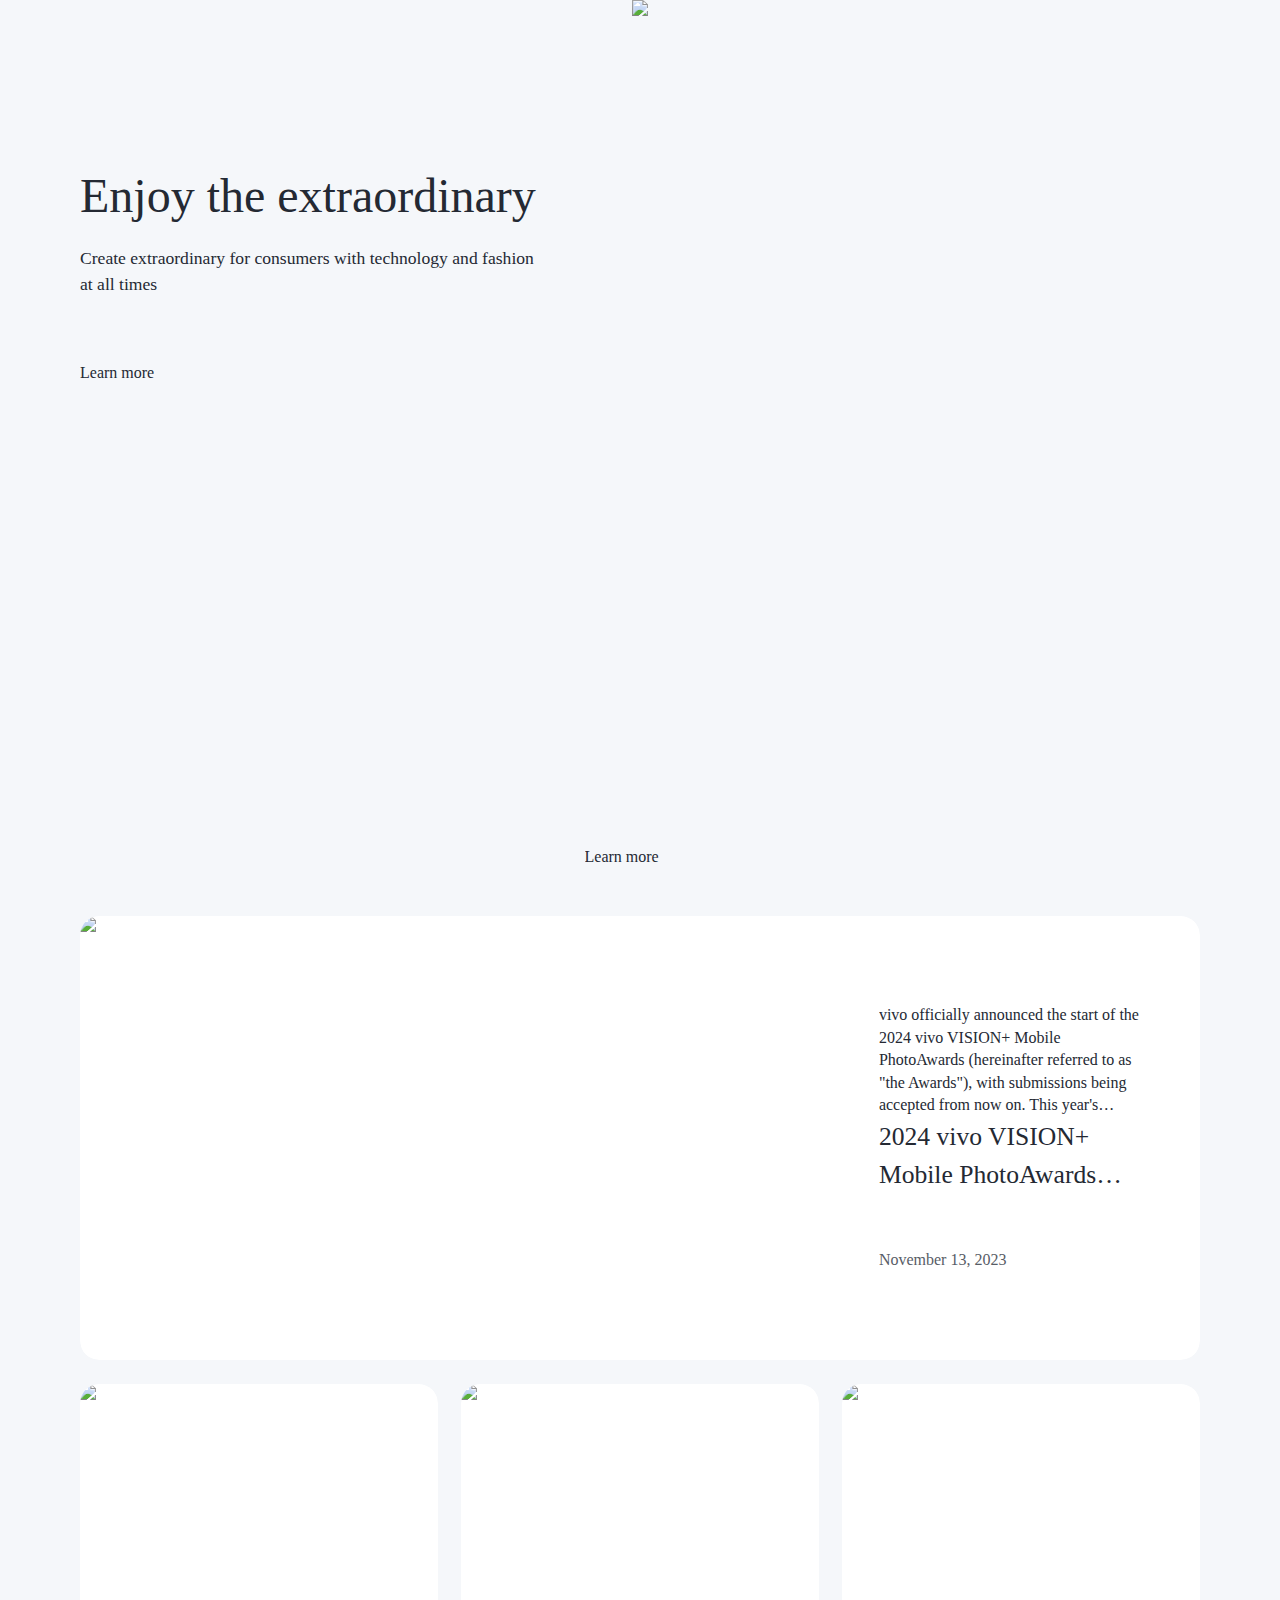
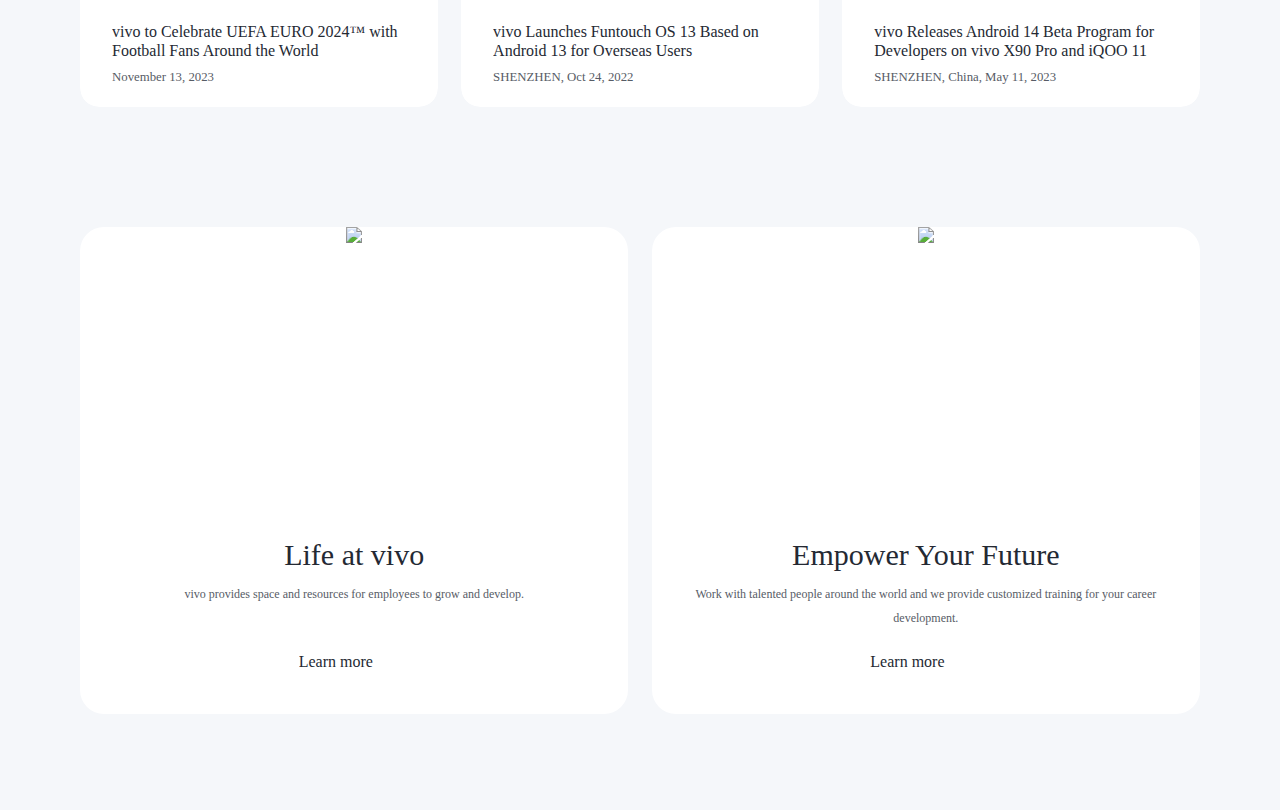
==== suvansh/index.html @ fb5aef68 "add suvansh folder" ====
<!DOCTYPE html>
<html lang="en">

<head>
  <meta charset="UTF-8">
  <meta name="viewport" content="width=device-width, initial-scale=1.0">

  <link rel="stylesheet" href="styles.css">
  <title>About vivo | vivo Global</title>
</head>

<body>

  <body>
    <div class="public content">
      <div class="brand-head-wrap">
        <div class="head-img-box">
          <picture class="no-flip-over">
            <source srcset="//asia-exstatic.vivoglobal.com/static/bus/about-vivo/home/dist/img/banner-wap_3d18c80.png"
              media="screen and (max-width: 768px)">
            <img src="//asia-exstatic.vivoglobal.com/static/bus/about-vivo/home/dist/img/banner-pc_9ada762.jpg">
          </picture>
        </div>
        <div class="head-content-box">
          <p class="title no-flip-over">Enjoy the extraordinary</p>
          <div class="auxiliaryTitle no-flip-over">Create extraordinary for consumers with technology and fashion at all
            times</div>
          <a class="link link-vivo" href="https://www.vivo.com/en/about-vivo/culture"
            data-name="Enjoy the extraordinary">
            <span class="no-flip-over">Learn more</span>
          </a>
        </div>
      </div>

      <div class="content-wrap margin-top">
        <div class="news-wrap">
          <div class="news-head">
            <p class="news-title no-flip-over"></p>
            <p class="news-auxiliaryTitle no-flip-over"></p>
            <a class="news-link link link-vivo" href="/en/about-vivo/news">
              <span class="no-flip-over">Learn more</span>
            </a>
          </div>
          <ul>
            <li>
              <a href="/en/about-vivo/news/visionplus-2024" style="opacity: 1; transform: translateY(0px);">
                <div class="img-box">
                  <img class="no-flip-over"
                    src="https://asia-exstatic-vivofs.vivo.com/PSee2l50xoirPK7y/1700131267339/0d140b87af67050ff0d4ca488b136fec.jpg"
                    alt="2024 vivo VISION+ Mobile PhotoAwards Now Launched">
                </div>
                <div class="content-box" style="opacity: 1; transform: translateY(0px);">
                  <div class="content-box-div">
                    <p class="type no-flip-over">vivo officially announced the start of the 2024 vivo VISION+ Mobile
                      PhotoAwards (hereinafter referred to as "the Awards"), with submissions being accepted from now
                      on. This year's Awards is co-organized by vivo and its global imaging partner ZEISS and the Awards
                      has added a new "Macro" category.</p>
                    <p class="title no-flip-over">2024 vivo VISION+ Mobile PhotoAwards Now Launched</p>
                    <p class="date no-flip-over">November 13, 2023</p>
                  </div>
                </div>
              </a>
            </li>
            <li>
              <a href="/en/about-vivo/news/european-football-championship"
                style="opacity: 1; transform: translateY(0px);" class="">
                <div class="img-box">
                  <img class="no-flip-over"
                    src="https://asia-exstatic-vivofs.vivo.com/PSee2l50xoirPK7y/1699855565873/b72aaa2740de5b461c51fe7a09f1814a.jpg"
                    alt="vivo to Celebrate UEFA EURO 2024™ with Football Fans Around the World">
                </div>
                <div class="content-box">
                  <div class="content-box-div">
                    <p class="type no-flip-over">vivo is thrilled to be joining global football fans at the highly
                      anticipated UEFA EURO 2024TM, set to take place in Germany next summer.</p>
                    <p class="title no-flip-over">vivo to Celebrate UEFA EURO 2024™ with Football Fans Around the World
                    </p>
                    <p class="date no-flip-over">November 13, 2023</p>
                  </div>
                </div>
              </a>
            </li>
            <li>
              <a href="/en/about-vivo/news/fos-13" style="opacity: 1; transform: translateY(0px);">
                <div class="img-box">
                  <img class="no-flip-over"
                    src="https://asia-exstatic-vivofs.vivo.com/PSee2l50xoirPK7y/1666578416890/127d2bfc8c74b2ececf94de65e20e2e2.png"
                    alt="vivo Launches Funtouch OS 13 Based on Android 13 for Overseas Users">
                </div>
                <div class="content-box">
                  <div class="content-box-div">
                    <p class="type no-flip-over">This new operating system brings new personalization options, security
                      upgrades, and more easy-to-use features for a smoother, uninterrupted experience</p>
                    <p class="title no-flip-over">vivo Launches Funtouch OS 13 Based on Android 13 for Overseas Users
                    </p>
                    <p class="date no-flip-over">SHENZHEN, Oct 24, 2022</p>
                  </div>
                </div>
              </a>
            </li>
            <li>
              <a href="/en/about-vivo/news/android-14" style="opacity: 1; transform: translateY(0px);">
                <div class="img-box">
                  <img class="no-flip-over"
                    src="https://asia-exstatic-vivofs.vivo.com/PSee2l50xoirPK7y/1683772980721/dcc50623fa39701396b88b13f3b0f4c5.png"
                    alt="android-14">
                </div>
                <div class="content-box">
                  <div class="content-box-div">
                    <p class="type no-flip-over">Global technology brand vivo today announced Android 14 Beta 1 will be
                      available on vivo X90 Pro and iQOO 11 smartphones in Southeast Asia starting from May 11. The
                      program provides vivo developers with early access to the latest Android experience, enabling them
                      to try out the new features and improve the compatibility of their applications.</p>
                    <p class="title no-flip-over">vivo Releases Android 14 Beta Program for Developers on vivo X90 Pro
                      and iQOO 11</p>
                    <p class="date no-flip-over">SHENZHEN, China, May 11, 2023</p>
                  </div>
                </div>
              </a>
            </li>
          </ul>
        </div>
        <div class="life-vivo">
          <div>
            <div class="img no-flip-over">
              <img
                src="https://asia-exstatic-vivofs.vivo.com/PSee2l50xoirPK7y/1543053148711/59c161fef6450ffbbc30c06a859ef04d.png">
            </div>
            <div class="text">
              <p class="life-title no-flip-over">Life at vivo</p>
              <p class="life-sketch no-flip-over">vivo provides space and resources for employees to grow and develop.
              </p>
              <a class="link link-vivo" data-name="Life at vivo" href="/en/about-vivo/career/life-at-vivo"><span
                  class="no-flip-over">Learn more</span></a>
            </div>
          </div>
          <div>
            <div class="img no-flip-over">
              <img
                src="https://asia-exstatic-vivofs.vivo.com/PSee2l50xoirPK7y/1543053544861/196266f59cb5cb17a0e7ebeb726f50de.png">
            </div>
            <div class="text">
              <p class="life-title no-flip-over">Empower Your Future</p>
              <p class="life-sketch no-flip-over">Work with talented people around the world and we provide customized
                training for your career development.</p>
              <a class="link link-vivo" data-name="Empower Your Future" href="/en/about-vivo/empower-your-future">
                <span class="no-flip-over">Learn more</span>
              </a>
            </div>
          </div>
        </div>
      </div>
    </div>
    </div>
    </a>
    </li>
    </ul>
    </div>
    </div>
    </div>
    </div>
    </div>
  </body>

</html>
---- suvansh/styles.css ----
.public * {
    -webkit-box-sizing: border-box;
    -moz-box-sizing: border-box;
    box-sizing: border-box;
    -webkit-font-smoothing: antialiased;
    -moz-osx-font-smoothing: grayscale;
    -webkit-tap-highlight-color: rgba(0, 0, 0, 0);
    word-wrap: break-word;
}

.public a {
    text-decoration: none;
    cursor: pointer;
    outline: 0;
    -webkit-tap-highlight-color: rgba(0, 0, 0, 0)
}

.public img {
    display: block;
    border: 0
}



.public ul {
    padding: 0;
    margin: 0
}

.public li {
    list-style: none;
    text-align: -webkit-auto
}



.public p {
    margin: 0
}



.public div {
    outline: 0;
    -webkit-tap-highlight-color: rgba(0, 0, 0, 0)
}

.public i {
    font-style: normal
}


html,
body {
    width: 100%;
    margin: 0;
    padding: 0;
    text-rendering: optimizeLegibility
}

body {
    background-color: #f5f7fa;
    overflow-x: hidden
}



.content .link {
    max-width: 100%;
    position: relative;
    width: auto;
    display: inline-block;
    vertical-align: middle;
    margin: 0 auto;
    cursor: pointer;
    padding-right: 46px
}

.content .link span {
    display: block;
    font-size: 20px;
    line-height: 28px;
    color: #242933 !important;
    -webkit-transition: color .4s;
    -o-transition: color .4s;
    -moz-transition: color .4s;
    transition: color .4s;
    white-space: nowrap;
    -o-text-overflow: ellipsis;
    text-overflow: ellipsis;
    overflow: hidden
}

.content .link:before,
.content .link:after {
    position: absolute;
    content: '';
    width: 40px;
    height: 28px;
    background: no-repeat center;
    -webkit-background-size: 100% 100%;
    -moz-background-size: 100%;
    -o-background-size: 100%;
    background-size: 100%;
    top: 0;
    right: 0;
    -webkit-transition: opacity .4s;
    -o-transition: opacity .4s;
    -moz-transition: opacity .4s;
    transition: opacity .4s
}

.content .link:before {
    background-image: url(//asia-exstatic.vivoglobal.com/static/img/icon/link-arrow-right-nor_cceb6ef.svg)
}

.content .link:after {
    opacity: 0
}

.content .link.link-vivo:after {
    background-image: url(//asia-exstatic.vivoglobal.com/static/img/icon/link-arrow-right-vivo-hover_b73f43c.svg)
}

.content .link.link-iqoo:after {
    background-image: url(//asia-exstatic.vivoglobal.com/static/img/icon/link-arrow-right-iqoo-hover_53bbd23.svg)
}

@media screen and (max-width:1599px) {
    .content .link {
        padding-right: 2.875vw
    }

    .content .link span {
        font-size: 1.25vw;
        line-height: 1.75vw
    }

    .content .link:before,
    .content .link:after {
        width: 2.5vw;
        height: 1.75vw
    }
}

@media screen and (min-width:769px) {
    .content .link:hover span {
        color: #415fff !important
    }

    .content .link:hover:before {
        opacity: 0
    }

    .content .link:hover:after {
        opacity: 1
    }
}

@media screen and (max-width:768px) {
    .content .link {
        padding-right: 8.33333vw
    }

    .content .link span {
        font-size: 3.88889vw;
        line-height: 5vw
    }

    .content .link:before,
    .content .link:after {
        width: 7.22222vw;
        height: 5vw
    }
}

.content .brand-head-wrap {
    position: relative;
    height: 900px;
    overflow: hidden
}

.content .brand-head-wrap .head-img-box {
    height: 100%
}

.content .brand-head-wrap .head-img-box img {
    position: absolute;
    top: 0;
    bottom: 0;
    left: 50%;
    -webkit-transform: translateX(-50%);
    -moz-transform: translateX(-50%);
    -ms-transform: translateX(-50%);
    -o-transform: translateX(-50%);
    transform: translateX(-50%);
    height: 100%
}

.content .brand-head-wrap .head-content-box {
    width: 100%;
    max-width: 1440px;
    position: absolute;
    top: 208px;
    left: 50%;
    -webkit-transform: translateX(-50%);
    -moz-transform: translateX(-50%);
    -ms-transform: translateX(-50%);
    -o-transform: translateX(-50%);
    transform: translateX(-50%);
    z-index: 5
}

.content .brand-head-wrap .head-content-box .title {
    margin-bottom: 24px;
    font-size: 60px;
    line-height: 76px;
    max-width: 700px;
    color: #242933
}

.content .brand-head-wrap .head-content-box .auxiliaryTitle {
    font-size: 22px;
    line-height: 32px;
    margin-bottom: 80px;
    max-width: 575px;
    color: #242933
}

.content .content-wrap {
    position: relative;
    z-index: 2;
    max-width: 1440px;
    margin: -192px auto 0;
    -webkit-box-sizing: border-box;
    -moz-box-sizing: border-box;
    box-sizing: border-box;
    padding-bottom: 120px
}

.content .content-wrap.margin-top {
    margin-top: 0 !important
}

.content .content-wrap .photo-wrap {
    position: relative;
    padding-top: 50%;
    background: #fff;
    -webkit-border-radius: 24px;
    -moz-border-radius: 24px;
    border-radius: 24px;
    overflow: hidden
}

.content .content-wrap .photo-wrap .left-box {
    max-width: 84.7%;
    position: absolute;
    left: 110px;
    top: 230px;
    opacity: 0;
    z-index: 1
}

.content .content-wrap .photo-wrap .left-box img {
    height: 36px;
    margin-bottom: 30px
}

.content .content-wrap .photo-wrap .right-box {
    position: absolute;
    right: 0;
    top: 0;
    bottom: 0;
    width: 70.48611%
}

.content .content-wrap .photo-wrap .right-box img {
    width: 1036px;
    -webkit-transform: translateY(-64px);
    -moz-transform: translateY(-64px);
    -ms-transform: translateY(-64px);
    -o-transform: translateY(-64px);
    transform: translateY(-64px)
}

.content .content-wrap .news-wrap {
    margin-top: 120px
}

.content .content-wrap .news-wrap .news-head {
    text-align: center;
    font-size: 20px;
    line-height: 34px
}

.content .content-wrap .news-wrap .news-head .news-title {
    font-size: 40px;
    margin-bottom: 12px
}

.content .content-wrap .news-wrap .news-head .news-link {
    margin-top: 30px;
    -webkit-box-pack: center;
    -ms-flex-pack: center;
    -webkit-justify-content: center;
    -moz-box-pack: center;
    justify-content: center
}

.content .content-wrap .news-wrap ul {
    font-size: 0;
    margin-top: 60px;
    display: -webkit-box;
    display: -ms-flexbox;
    display: -webkit-flex;
    display: -moz-box;
    display: flex;
    -ms-flex-wrap: wrap;
    -webkit-flex-wrap: wrap;
    flex-wrap: wrap;
    -webkit-box-pack: justify;
    -ms-flex-pack: justify;
    -webkit-justify-content: space-between;
    -moz-box-pack: justify;
    justify-content: space-between
}

.content .content-wrap .news-wrap ul li {
    overflow: hidden;
    -webkit-border-radius: 24px;
    -moz-border-radius: 24px;
    border-radius: 24px;
    width: 31.94444%;
    margin-top: 30px
}

.content .content-wrap .news-wrap ul li a {
    display: block;
    height: 100%;
    position: relative;
    padding-top: 60%;
    background-color: #fff;
    -webkit-border-radius: 24px;
    -moz-border-radius: 24px;
    border-radius: 24px;
    overflow: hidden;
    opacity: 0
}

.content .content-wrap .news-wrap ul li a .img-box {
    width: 460px;
    height: 276px;
    position: absolute;
    top: 0;
    left: 0
}

.content .content-wrap .news-wrap ul li a .img-box img {
    height: 100%
}

.content .content-wrap .news-wrap ul li a .content-box {
    padding: 29px 40px
}

.content .content-wrap .news-wrap ul li a .content-box .type {
    display: none
}

.content .content-wrap .news-wrap ul li a .content-box .title {
    font-size: 20px;
    line-height: 24px;
    color: #242933;
    margin-bottom: 12px;
    display: -webkit-box;
    -webkit-box-orient: vertical;
    -webkit-line-clamp: 2;
    overflow: hidden
}

.content .content-wrap .news-wrap ul li a .content-box .date {
    font-size: 16px;
    line-height: 18px;
    color: #575C66;
    overflow: hidden;
    white-space: nowrap;
    -o-text-overflow: ellipsis;
    text-overflow: ellipsis
}

.content .content-wrap .news-wrap ul li a .content-box .date span:after {
    content: '·'
}

@media screen and (min-width:769px) {
    .content .content-wrap .news-wrap ul li:first-of-type {
        width: 100%;
        margin-top: 0
    }

    .content .content-wrap .news-wrap ul li:first-of-type a {
        width: 100%;
        display: block;
        padding-top: 39.58333%;
        position: relative
    }

    .content .content-wrap .news-wrap ul li:first-of-type a .img-box {
        position: absolute;
        width: 65.97222%;
        height: 100%;
        left: 0;
        top: 0;
        overflow: hidden
    }

    .content .content-wrap .news-wrap ul li:first-of-type a .img-box img {
        height: 100%
    }

    .content .content-wrap .news-wrap ul li:first-of-type a .content-box {
        position: absolute;
        width: 34.02778%;
        padding: 110px 75px;
        height: 100%;
        right: 0;
        top: 0
    }

    .content .content-wrap .news-wrap ul li:first-of-type a .content-box .content-box-div {
        position: relative;
        height: 100%
    }

    .content .content-wrap .news-wrap ul li:first-of-type a .content-box .type {
        display: block;
        font-size: 20px;
        line-height: 28px;
        color: #242933;
        margin-bottom: 2px;
        display: -webkit-box;
        -webkit-box-orient: vertical;
        -webkit-line-clamp: 5;
        overflow: hidden
    }

    .content .content-wrap .news-wrap ul li:first-of-type a .content-box .title {
        font-size: 32px;
        line-height: 48px;
        color: #242933;
        margin-bottom: 0
    }

    .content .content-wrap .news-wrap ul li:first-of-type a .content-box .date {
        position: absolute;
        width: 100%;
        bottom: 0;
        font-size: 20px;
        line-height: 28px
    }

    .content .content-wrap .news-wrap ul li:first-of-type a .content-box .date span {
        display: none
    }
}

@media screen and (min-width:769px) {
    .content .content-wrap .news-wrap ul.pc-hide li {
        display: none
    }

    .content .content-wrap .news-wrap ul.pc-hide li:first-of-type {
        display: block
    }
}

.content .content-wrap .join-us {
    padding-top: 25%;
    position: relative;
    overflow: hidden;
    -webkit-border-radius: 24px;
    -moz-border-radius: 24px;
    border-radius: 24px;
    margin-top: 120px
}

.content .content-wrap .join-us img {
    position: absolute;
    height: 100%;
    left: 0;
    top: 0
}

.content .content-wrap .join-us .text {
    max-width: 90%;
    position: absolute;
    top: 126px;
    left: 110px
}

.content .content-wrap .join-us .text p {
    font-size: 40px;
    line-height: 60px;
    color: #242933;
    margin-bottom: 8px
}

.content .content-wrap .join-us .text a {
    font-size: 20px;
    line-height: 28px;
    color: #242933
}

.content .content-wrap .life-vivo {
    display: -webkit-box;
    display: -ms-flexbox;
    display: -webkit-flex;
    display: -moz-box;
    display: flex;
    -webkit-box-pack: justify;
    -ms-flex-pack: justify;
    -webkit-justify-content: space-between;
    -moz-box-pack: justify;
    justify-content: space-between;
    margin-top: 120px
}

.content .content-wrap .life-vivo>div {
    width: 48.95833%;
    -webkit-border-radius: 24px;
    -moz-border-radius: 24px;
    border-radius: 24px;
    overflow: hidden;
    background-color: #fff
}

.content .content-wrap .life-vivo>div .img {
    position: relative;
    padding-top: 51.06383%
}

.content .content-wrap .life-vivo>div .img img {
    position: absolute;
    top: 0;
    left: 50%;
    -webkit-transform: translateX(-50%);
    -moz-transform: translateX(-50%);
    -ms-transform: translateX(-50%);
    -o-transform: translateX(-50%);
    transform: translateX(-50%);
    height: 100%
}

.content .content-wrap .life-vivo>div .text {
    padding: 28px 40px 40px;
    text-align: center
}

.content .content-wrap .life-vivo>div .text .life-title {
    height: 40px;
    font-size: 30px;
    line-height: 40px;
    color: #242933;
    margin-bottom: 7px;
    overflow: hidden;
    white-space: nowrap;
    -o-text-overflow: ellipsis;
    text-overflow: ellipsis
}

.content .content-wrap .life-vivo>div .text .life-sketch {
    display: block;
    font-size: 12px;
    line-height: 24px;
    height: 48px;
    overflow: hidden;
    margin-bottom: 21px;
    color: #575C66;
    display: -webkit-box;
    -webkit-box-orient: vertical;
    -webkit-line-clamp: 2;
    overflow: hidden
}

.content .content-wrap .life-vivo>div .text a {
    -webkit-box-pack: center;
    -ms-flex-pack: center;
    -webkit-justify-content: center;
    -moz-box-pack: center;
    justify-content: center
}

@media screen and (max-width:1599px) {
    .content .brand-head-wrap {
        height: 56.25vw
    }

    .content .brand-head-wrap .head-content-box {
        padding: 0 80px;
        top: 13vw;
        left: 0;
        -webkit-transform: none;
        -moz-transform: none;
        -ms-transform: none;
        -o-transform: none;
        transform: none
    }

    .content .brand-head-wrap .head-content-box .title {
        font-size: 3.75vw;
        line-height: 4.75vw;
        margin-bottom: 1.5vw;
        max-width: 43.75vw
    }

    .content .brand-head-wrap .head-content-box .auxiliaryTitle {
        font-size: 1.375vw;
        line-height: 2vw;
        margin-bottom: 5vw;
        max-width: 35.9375vw
    }

    .content .content-wrap {
        margin-top: -12vw;
        margin-left: 80px;
        margin-right: 80px;
        padding-bottom: 7.5vw
    }

    .content .content-wrap .photo-wrap {
        -webkit-border-radius: 1.5vw;
        -moz-border-radius: 1.5vw;
        border-radius: 1.5vw
    }

    .content .content-wrap .photo-wrap .left-box {
        left: 6.875vw;
        top: 14.375vw
    }

    .content .content-wrap .photo-wrap .left-box img {
        height: 2.25vw;
        margin-bottom: 1.875vw
    }

    .content .content-wrap .photo-wrap .right-box img {
        width: 64.75vw;
        -webkit-transform: translateY(-4vw);
        -moz-transform: translateY(-4vw);
        -ms-transform: translateY(-4vw);
        -o-transform: translateY(-4vw);
        transform: translateY(-4vw)
    }

    .content .content-wrap .news-wrap {
        margin-top: 7.5vw
    }

    .content .content-wrap .news-wrap .news-head {
        font-size: 1.25vw;
        line-height: 2.125vw
    }

    .content .content-wrap .news-wrap .news-head .news-title {
        font-size: 2.5vw;
        margin-bottom: .75vw
    }

    .content .content-wrap .news-wrap ul {
        margin-top: 3.75vw
    }

    .content .content-wrap .news-wrap ul li {
        -webkit-border-radius: 1.5vw;
        -moz-border-radius: 1.5vw;
        border-radius: 1.5vw;
        margin-top: 1.875vw
    }

    .content .content-wrap .news-wrap ul li a {
        -webkit-border-radius: 1.5vw;
        -moz-border-radius: 1.5vw;
        border-radius: 1.5vw
    }

    .content .content-wrap .news-wrap ul li a .img-box {
        width: 28.75vw;
        height: 17.25vw
    }

    .content .content-wrap .news-wrap ul li a .content-box {
        padding: 1.8125vw 2.5vw
    }

    .content .content-wrap .news-wrap ul li a .content-box .title {
        font-size: 1.25vw;
        line-height: 1.5vw;
        margin-bottom: .75vw
    }

    .content .content-wrap .news-wrap ul li a .content-box .date {
        font-size: 1vw;
        line-height: 1.125vw
    }
}

@media screen and (max-width:1599px) and (min-width:769px) {
    .content .content-wrap .news-wrap ul li:first-of-type a .content-box {
        padding: 6.875vw 4.6875vw
    }

    .content .content-wrap .news-wrap ul li:first-of-type a .content-box .type {
        font-size: 1.25vw;
        line-height: 1.75vw;
        margin-bottom: .125vw
    }

    .content .content-wrap .news-wrap ul li:first-of-type a .content-box .title {
        font-size: 2vw;
        line-height: 3vw;
        margin-bottom: 0
    }

    .content .content-wrap .news-wrap ul li:first-of-type a .content-box .date {
        font-size: 1.25vw;
        line-height: 1.75vw
    }
}



@media screen and (max-width:1199px) {
    .content .brand-head-wrap .head-content-box {
        padding: 0 40px
    }

    .content .content-wrap {
        margin-left: 40px;
        margin-right: 40px
    }
}

@media screen and (max-width:768px) {
    .content .brand-head-wrap {
        height: 138.88889vw
    }

    .content .brand-head-wrap .head-img-box img {
        left: 0;
        -webkit-transform: none;
        -moz-transform: none;
        -ms-transform: none;
        -o-transform: none;
        transform: none;
        width: 100%;
        height: auto
    }

    .content .brand-head-wrap .head-content-box {
        top: 75.55556vw;
        padding: 0 20px
    }

    .content .brand-head-wrap .head-content-box .title {
        font-size: 8.33333vw;
        line-height: normal;
        margin-bottom: 2.22222vw;
        max-width: none
    }

    .content .brand-head-wrap .head-content-box .auxiliaryTitle {
        font-size: 3.88889vw;
        line-height: 5.55556vw;
        margin-bottom: 6.94444vw;
        max-width: none
    }

    .content .content-wrap {
        margin-top: -10vw;
        margin-left: 20px;
        margin-right: 20px;
        padding-bottom: 11.11111vw
    }

    .content .content-wrap .photo-wrap {
        width: 100vw;
        margin-left: -20px;
        padding-top: 100%;
        -webkit-border-radius: 3.33333vw;
        -moz-border-radius: 3.33333vw;
        border-radius: 3.33333vw
    }

    .content .content-wrap .photo-wrap .left-box {
        max-width: 81.6%;
        left: 9.16667vw;
        top: 15.83333vw
    }

    .content .content-wrap .photo-wrap .left-box img {
        height: 4.44444vw;
        margin-bottom: 6.66667vw
    }

    .content .content-wrap .photo-wrap .right-box {
        width: 100%
    }

    .content .content-wrap .photo-wrap .right-box img {
        width: 131.01852%;
        -webkit-transform: translate(-2.22222vw, -5.37037vw);
        -moz-transform: translate(-2.22222vw, -5.37037vw);
        -ms-transform: translate(-2.22222vw, -5.37037vw);
        -o-transform: translate(-2.22222vw, -5.37037vw);
        transform: translate(-2.22222vw, -5.37037vw)
    }

    .content .content-wrap .news-wrap {
        margin-top: 23.33333vw
    }

    .content .content-wrap .news-wrap .news-head {
        font-size: 3.88889vw;
        line-height: 5.55556vw
    }

    .content .content-wrap .news-wrap .news-head .news-title {
        font-size: 6.66667vw;
        line-height: 8.33333vw;
        margin-bottom: 1.11111vw
    }

    .content .content-wrap .news-wrap .news-head .news-link {
        margin-top: 6.94444vw
    }

    .content .content-wrap .news-wrap ul {
        margin-top: 11.66667vw
    }

    .content .content-wrap .news-wrap ul li {
        -webkit-border-radius: 3.05556vw;
        -moz-border-radius: 3.05556vw;
        border-radius: 3.05556vw;
        width: 100%;
        margin-top: 5.55556vw
    }

    .content .content-wrap .news-wrap ul li:first-of-type {
        margin-top: 0
    }

    .content .content-wrap .news-wrap ul li a {
        padding-top: 60%;
        -webkit-border-radius: 3.05556vw;
        -moz-border-radius: 3.05556vw;
        border-radius: 3.05556vw
    }

    .content .content-wrap .news-wrap ul li a .img-box {
        width: 88.88889vw;
        height: 53.33333vw
    }

    .content .content-wrap .news-wrap ul li a .content-box {
        padding: 4.44444vw 6.11111vw
    }

    .content .content-wrap .news-wrap ul li a .content-box .type {
        display: none
    }

    .content .content-wrap .news-wrap ul li a .content-box .title {
        font-size: 4.44444vw;
        line-height: 5.83333vw;
        margin-bottom: .83333vw
    }

    .content .content-wrap .news-wrap ul li a .content-box .date {
        font-size: 2.77778vw;
        line-height: 4.44444vw
    }

}
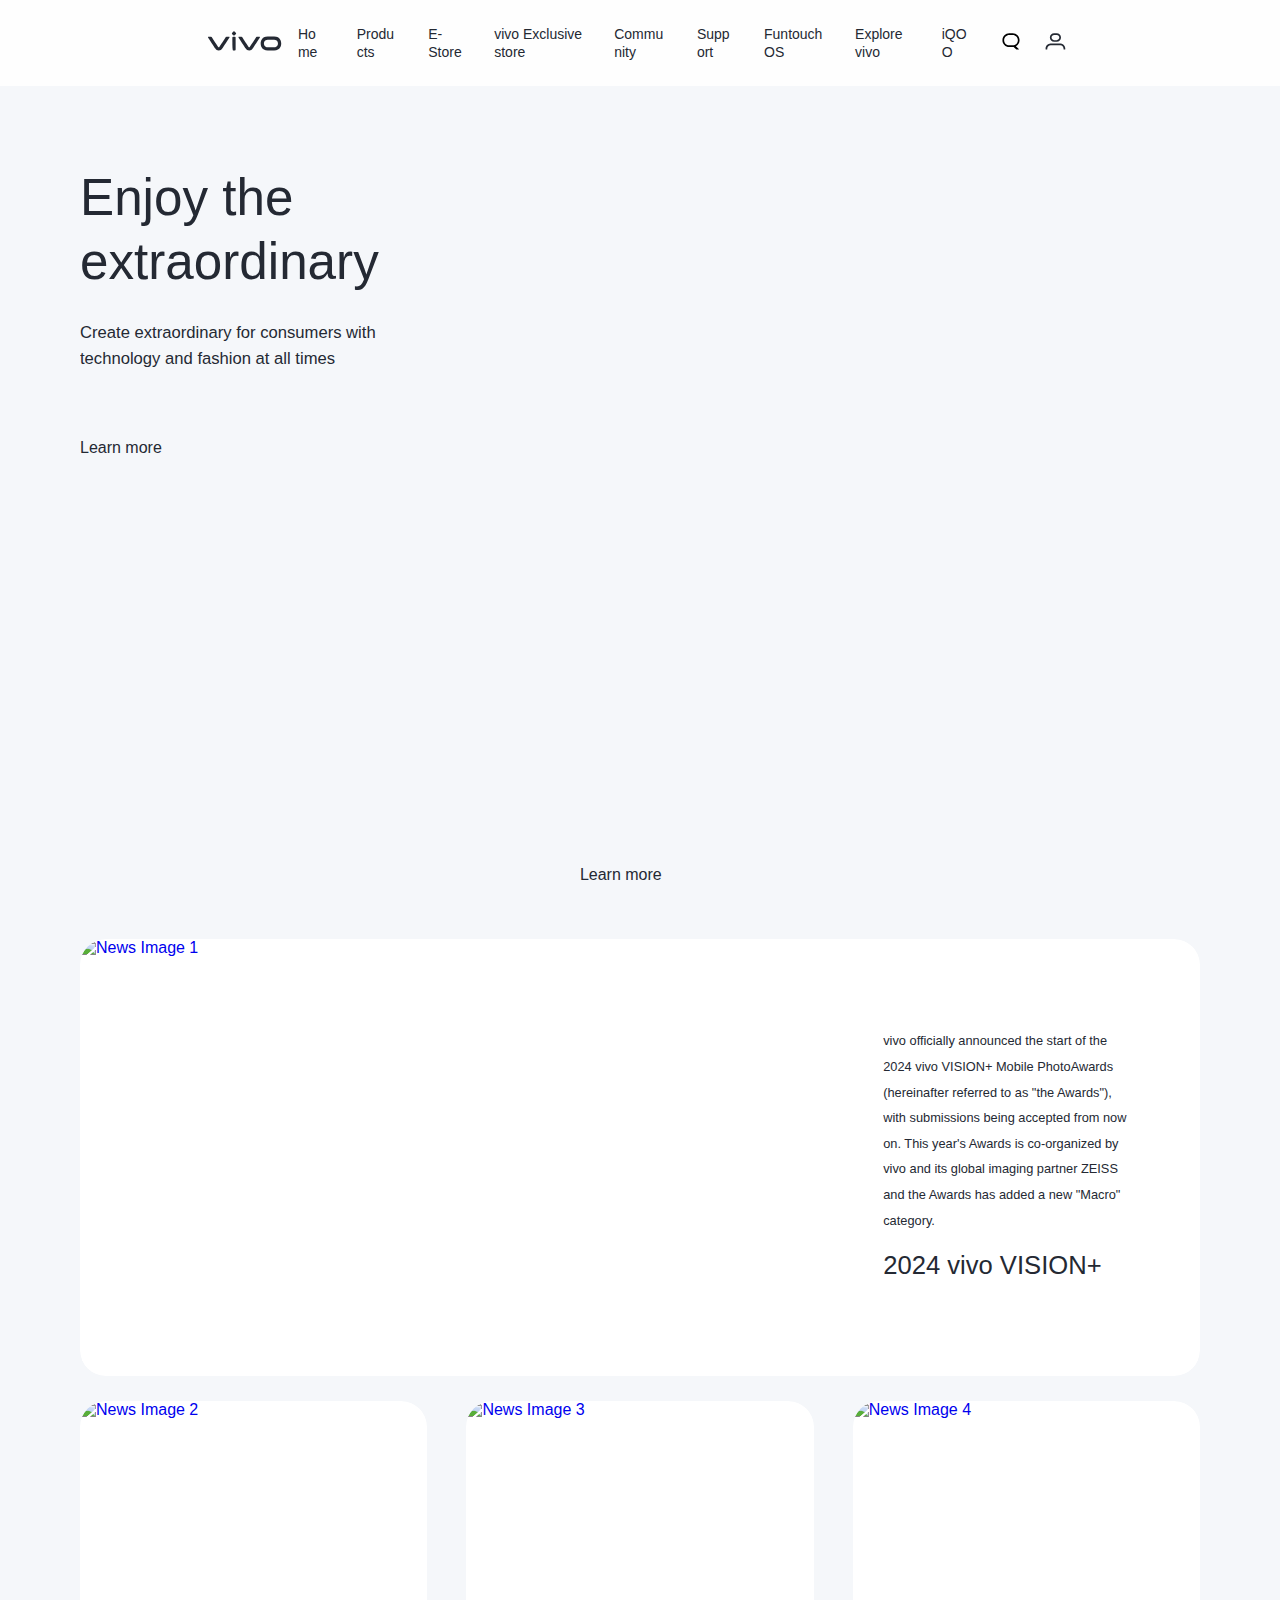
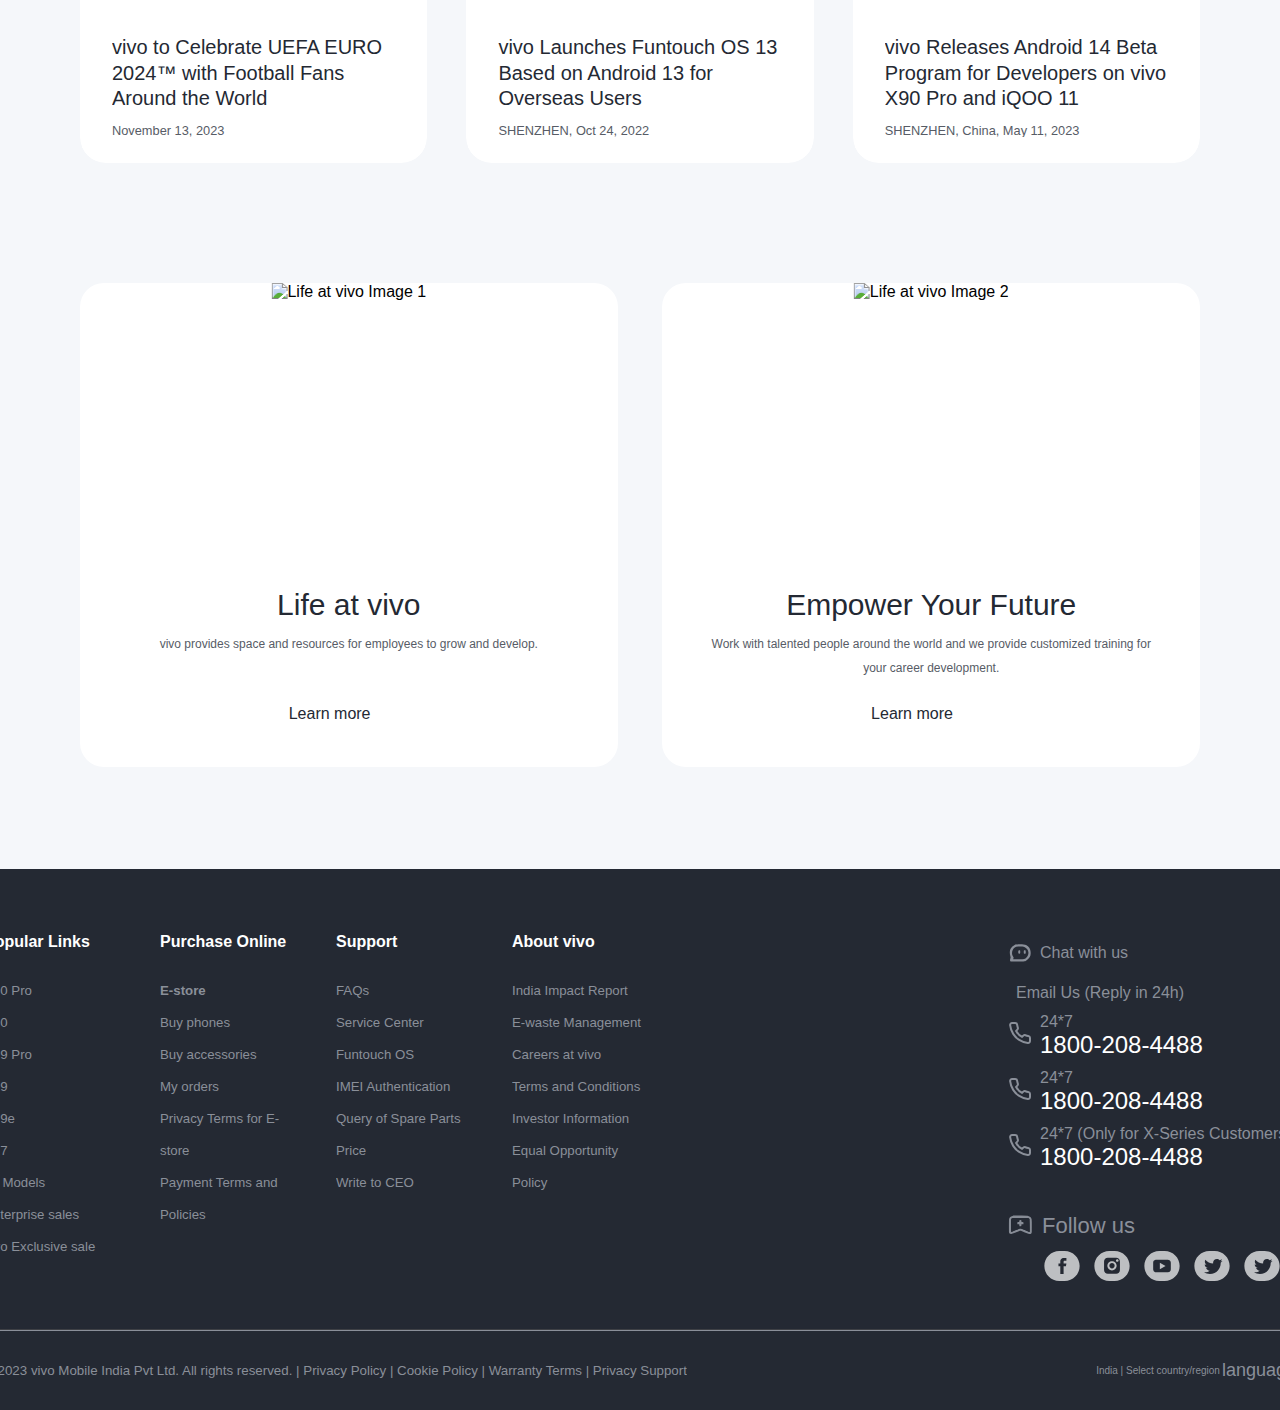
==== commit eb8f9866: "fixed links between pages and added footer and nav to all pages" ====
--- a/suvansh/index.html
+++ b/suvansh/index.html
@@ -4,162 +4,582 @@
 <head>
   <meta charset="UTF-8">
   <meta name="viewport" content="width=device-width, initial-scale=1.0">
-
   <link rel="stylesheet" href="styles.css">
-  <title>About vivo | vivo Global</title>
+  <title>About vivo | vivo India</title>
+  <link
+  rel="icon"
+  href="//asia-exstatic.vivoglobal.com/static/favicon-vivo_0549efd.ico"
+  type="image/vnd.microsoft.icon"
+/>
 </head>
 
 <body>
+  <!-- nav-common-start-->
+  <nav class="navbar">
+    <div class="logo-div">
+      <a href><svg
+          width="72"
+          height="24"
+          viewBox="0 0 103 28"
+          version="1.1"
+          xmlns="http://www.w3.org/2000/svg"
+          xmlns:xlink="http://www.w3.org/1999/xlink">
+          <path
+            id="common-path"
+            class="vep-wap-logo-path"
+            d="M92.1201187,22.7773568 L83.3531521,22.7773568 C78.4247857,22.7773568 77.9864276,18.7356293 77.9864276,17.5007165 C77.9864276,16.2658037 78.4247857,12.2240763 83.3531521,12.2240763 L92.1201187,12.2240763 C97.0484851,12.2240763 97.4868432,16.2658037 97.4868432,17.5007165 C97.4868432,18.7356293 97.0484851,22.7773568 92.1201187,22.7773568 M92.1201187,7.77940186 L83.3531521,7.77940186 C74.2419976,7.77940186 73.4316287,15.2256518 73.4316287,17.5007165 C73.4316287,19.7759758 74.2419976,27.2222258 83.3531521,27.2222258 L92.1201187,27.2222258 C101.231468,27.2222258 102.041837,19.7759758 102.041837,17.5007165 C102.041837,15.2256518 101.231468,7.77940186 92.1201187,7.77940186"
+            fill="#242933"></path>
+          <path
+            id="common-path"
+            class="vep-wap-logo-path"
+            d="M71.6722232,8.23532926 L68.8307758,8.23532926 C67.6137631,8.23532926 67.362967,8.44312615 66.8934784,9.13947923 C66.4241842,9.83602688 58.2963682,22.2443033 58.2963682,22.2443033 C58.0372058,22.6258479 57.7622835,22.7801391 57.4200413,22.7801391 C57.0779936,22.7801391 56.8028767,22.6258479 56.5437143,22.2443033 C56.5437143,22.2443033 48.4158983,9.83602688 47.9466042,9.13947923 C47.4771155,8.44312615 47.2263194,8.23532926 46.0095013,8.23532926 L43.1678593,8.23532926 C42.5139217,8.23532926 42.2146786,8.74664971 42.6257973,9.37101323 C43.0369161,9.99537674 52.3331032,24.1107786 52.3331032,24.1107786 C53.8394361,26.3265005 54.9449623,27.2222841 57.4200413,27.2222841 C59.8951202,27.2222841 61.0008409,26.3265005 62.5073684,24.1107786 C62.5073684,24.1107786 71.8031664,9.99537674 72.2142852,9.37101323 C72.6254039,8.74664971 72.3263554,8.23532926 71.6722232,8.23532926"
+            fill="#242933"></path>
+          <path
+            id="common-path"
+            class="vep-wap-logo-path"
+            d="M33.9316764,9.43928657 C33.9316764,8.57716293 34.273335,8.2353098 35.1354586,8.2353098 L37.2832769,8.2353098 C38.1454005,8.2353098 38.4872537,8.57716293 38.4872537,9.43928657 L38.4872537,26.0182879 C38.4872537,26.8804115 38.1454005,27.2222647 37.2832769,27.2222647 L35.1354586,27.2222647 C34.273335,26.8804115 33.9316764,26.0182879 33.9316764,9.43928657 L33.9316764,9.43928657 Z"
+            fill="#242933"></path>
+          <path
+            id="common-path"
+            class="vep-wap-logo-path"
+            d="M29.2512459,8.23532926 L26.4097985,8.23532926 C25.1925912,8.23532926 24.9417952,8.44312615 24.4723065,9.13947923 C24.0030124,9.83602688 15.8753909,22.2443033 15.8753909,22.2443033 C15.6160339,22.6256534 15.3411116,22.7801391 14.9988694,22.7801391 C14.6566271,22.7801391 14.3817048,22.6256534 14.1225424,22.2443033 C14.1225424,22.2443033 5.9947264,9.83602688 5.52543229,9.13947923 C5.05613818,8.44312615 4.80514754,8.23532926 3.5883294,8.23532926 L0.746492834,8.23532926 C0.0162852061,8.23532926 -0.206687867,8.74664971 0.204625463,9.37101323 C0.615744226,9.99537674 9.91193135,24.1107786 9.91193135,24.1107786 C11.4180697,26.3265005 12.5237904,27.2222841 14.9988694,27.2222841 C17.4741429,27.2222841 18.5796691,26.3265005 20.0861965,24.1107786 C20.0861965,24.1107786 29.3821891,9.99537674 29.7931133,9.37101323 C30.2044266,8.74664971 29.9814536,8.23532926 29.2512459,8.23532926"
+            fill="#242933"></path>
+          <path
+            id="common-path"
+            class="vep-wap-logo-path"
+            d="M33.7359621,4.43800671 C33.0359123,3.73815144 33.0359123,3.18324812 33.7359621,2.48319828 L35.231983,0.987177377 C35.9318383,0.287127538 36.4869362,0.287127538 37.1867914,0.986982811 L38.6830069,2.48319828 C39.3828622,3.18324812 39.3828622,3.73815144 38.6830069,4.43800671 L37.1867914,5.93422218 C36.4869362,6.63427202 35.9318383,6.63427202 35.231983,5.93422218 L33.7359621,4.43800671 Z"
+            fill="#242933"></path>
+        </svg>
+      </a>
+    </div>
+    <div class="sectionids">
+      <ul class="sectionids-ul">
+        <li><a href="../index.html">Home</a></li>
+        <li><a href="products.html">Products</a></li>
+        <li><a href="e-store.html">E-Store</a></li>
+        <li><a href="../01Muzammil/vivo-exclusive-store/vivo-exclusive.html">vivo Exclusive store</a></li>
+        <li><a href="community.html">Community</a></li>
+        <li><a href="../krishna/support.html">Support</a></li>
+        <li><a href="funtouch-os.html">Funtouch OS</a></li>
+        <li><a href="./index.html">Explore vivo</a></li>
+        <li><a href="index.html">iQOO</a></li>
+      </ul>
+    </div>
+    <div class="icon-div">
+      <ul>
+        <li>
+          <a href></a><svg
+            width="28"
+            height="28"
+            viewBox="0 0 28 28"
+            version="1.1"
+            xmlns="http://www.w3.org/2000/svg"
+            xmlns:xlink="http://www.w3.org/1999/xlink">
+            <path
+              id="common-path"
+              d="M16,5 C20.418278,5 24,8.581722 24,13 C24,16.0803917 22.2590043,18.7541521 19.7073223,20.0909719 L23.0905984,23.3102362 C23.2506305,23.4625276 23.2569056,23.7157158 23.1046142,23.875748 C23.0291106,23.9550893 22.9243759,24 22.8148504,24 L20.6539141,24 C20.3972737,24 20.150457,23.9013297 19.9645442,23.7244095 L17.0320536,20.9340435 C16.6941842,20.9775607 16.3497126,21 16,21 L12,21 C7.581722,21 4,17.418278 4,13 C4,8.581722 7.581722,5 12,5 L16,5 Z M16,7 L12,7 C8.6862915,7 6,9.6862915 6,13 C6,16.3137085 8.6862915,19 12,19 L16,19 C19.3137085,19 22,16.3137085 22,13 C22,9.6862915 19.3137085,7 16,7 Z"></path>
+          </svg>
+        </li>
+        <li>
+          <a href><svg
+              xmlns="http://www.w3.org/2000/svg"
+              width="28"
+              height="28"
+              viewBox="0 0 28 28">
+              <g
+                id="common-path"
+                transform="translate(3.000000, 5.000000)"
+                fill="#242933"
+                fill-rule="nonzero">
+                <g transform="translate(0.000000, 12.000000)">
+                  <path
+                    id="common-path"
+                    d="M5.77506174,0.00413847206 L6,0 L17,0 C20.2383969,0 22.8775718,2.56557489 22.9958615,5.77506174 L23,6 L23,6.5 C23,6.77614237 22.7761424,7 22.5,7 L21.5,7 C21.2238576,7 21,6.77614237 21,6.5 L21,6 C21,3.85780461 19.3160315,2.10892112 17.1996403,2.00489531 L17,2 L6,2 C3.85780461,2 2.10892112,3.68396847 2.00489531,5.80035966 L2,6 L2,6.5 C2,6.77614237 1.77614237,7 1.5,7 L0.5,7 C0.223857625,7 3.38176876e-17,6.77614237 0,6.5 L0,6 C0,2.76160306 2.56557489,0.122428238 5.77506174,0.00413847206 Z"></path>
+                </g>
+                <path
+                  id="common-path"
+                  d="M13.002,0 C15.7634237,0 18.002,2.23857625 18.002,5 C18.002,7.76142375 15.7634237,10 13.002,10 L10.002,10 C7.24057625,10 5.002,7.76142375 5.002,5 C5.002,2.23857625 7.24057625,0 10.002,0 L13.002,0 Z M13.002,2 L10.002,2 C8.34514575,2 7.002,3.34314575 7.002,5 C7.002,6.59768088 8.25091996,7.90366088 9.82572721,7.99490731 L10.002,8 L13.002,8 C14.6588542,8 16.002,6.65685425 16.002,5 C16.002,3.40231912 14.75308,2.09633912 13.1782728,2.00509269 L13.002,2 Z"></path>
+              </g>
+            </svg></a>
+        </li>
+      </ul>
+    </div>
+  </nav>
+  <!-- nav-common-end -->
+  <!-- Main content container with about class -->
+  <div class="about content">
+    <!-- Top Section -->
+    <div class="top-section">
+      <div class="top-img-box">
+        <!-- Responsive image with source set -->
+        <picture class="section">
+          <source srcset="//asia-exstatic.vivoglobal.com/static/bus/about-vivo/home/dist/img/banner-wap_3d18c80.png"
+            media="screen and (max-width: 768px)">
+          <img src="//asia-exstatic.vivoglobal.com/static/bus/about-vivo/home/dist/img/banner-pc_9ada762.jpg"
+            alt="Top Banner Image">
+        </picture>
+      </div>
+      <div class="top-content-box">
+        <!-- Title, auxiliary title, and learn more link -->
+        <p class="title section">Enjoy the extraordinary</p>
+        <div class="auxiliaryTitle section">Create extraordinary for consumers with technology and fashion at all times
+        </div>
+        <a class="link link-vivo" href="https://www.vivo.com/en/about-vivo/culture" data-name="Enjoy the extraordinary">
+          <span class="section">Learn more</span>
+        </a>
+      </div>
+    </div>
 
-  <body>
-    <div class="public content">
-      <div class="brand-head-wrap">
-        <div class="head-img-box">
-          <picture class="no-flip-over">
-            <source srcset="//asia-exstatic.vivoglobal.com/static/bus/about-vivo/home/dist/img/banner-wap_3d18c80.png"
-              media="screen and (max-width: 768px)">
-            <img src="//asia-exstatic.vivoglobal.com/static/bus/about-vivo/home/dist/img/banner-pc_9ada762.jpg">
-          </picture>
-        </div>
-        <div class="head-content-box">
-          <p class="title no-flip-over">Enjoy the extraordinary</p>
-          <div class="auxiliaryTitle no-flip-over">Create extraordinary for consumers with technology and fashion at all
-            times</div>
-          <a class="link link-vivo" href="https://www.vivo.com/en/about-vivo/culture"
-            data-name="Enjoy the extraordinary">
-            <span class="no-flip-over">Learn more</span>
-          </a>
-        </div>
+    <!-- Content Wrap -->
+    <div class="content-wrap margin-top">
+      <!-- News Wrap -->
+      <div class="news-wrap">
+        <div class="news-head">
+          <!-- News title, auxiliary title, and learn more link -->
+          <p class="news-title section"></p>
+          <p class="news-auxiliaryTitle section"></p>
+          <a class="news-link link link-vivo" href="/en/about-vivo/news">
+            <span class="section">Learn more</span>
+          </a>
+        </div>
+        <!-- News List -->
+        <ul>
+          <!-- News Item 1 -->
+          <li>
+            <a href="/en/about-vivo/news/visionplus-2024" style="opacity: 1; transform: translateY(0px);">
+              <div class="img-box">
+                <img class="section"
+                  src="https://asia-exstatic-vivofs.vivo.com/PSee2l50xoirPK7y/1700131267339/0d140b87af67050ff0d4ca488b136fec.jpg"
+                  alt="News Image 1">
+              </div>
+              <div class="content-box" style="opacity: 1; transform: translateY(0px);">
+                <div class="content-box-div">
+                  <!-- News content: type, title, date -->
+                  <p class="type section">vivo officially announced the start of the 2024 vivo VISION+ Mobile PhotoAwards
+                    (hereinafter referred to as "the Awards"), with submissions being accepted from now on. This year's
+                    Awards is co-organized by vivo and its global imaging partner ZEISS and the Awards has added a new
+                    "Macro" category.</p>
+                  <p class="title section">2024 vivo VISION+ Mobile PhotoAwards Now Launched</p>
+                  <p class="date section">November 13, 2023</p>
+                </div>
+              </div>
+            </a>
+          </li>
+          <!-- News Item 2 -->
+          <li>
+            <a href="/en/about-vivo/news/european-football-championship" style="opacity: 1; transform: translateY(0px);"
+              class="">
+              <div class="img-box">
+                <img class="section"
+                  src="https://asia-exstatic-vivofs.vivo.com/PSee2l50xoirPK7y/1699855565873/b72aaa2740de5b461c51fe7a09f1814a.jpg"
+                  alt="News Image 2">
+              </div>
+              <div class="content-box">
+                <div class="content-box-div">
+                  <!-- News content: type, title, date -->
+                  <p class="type section">vivo is thrilled to be joining global football fans at the highly anticipated
+                    UEFA EURO 2024TM, set to take place in Germany next summer.</p>
+                  <p class="title section">vivo to Celebrate UEFA EURO 2024™ with Football Fans Around the World
+                  </p>
+                  <p class="date section">November 13, 2023</p>
+                </div>
+              </div>
+            </a>
+          </li>
+          <!-- News Item 3 -->
+          <li>
+            <a href="/en/about-vivo/news/fos-13" style="opacity: 1; transform: translateY(0px);">
+              <div class="img-box">
+                <img class="section"
+                  src="https://asia-exstatic-vivofs.vivo.com/PSee2l50xoirPK7y/1666578416890/127d2bfc8c74b2ececf94de65e20e2e2.png"
+                  alt="News Image 3">
+              </div>
+              <div class="content-box">
+                <div class="content-box-div">
+                  <!-- News content: type, title, date -->
+                  <p class="type section">This new operating system brings new personalization options, security upgrades,
+                    and more easy-to-use features for a smoother, uninterrupted experience</p>
+                  <p class="title section">vivo Launches Funtouch OS 13 Based on Android 13 for Overseas Users</p>
+                  <p class="date section">SHENZHEN, Oct 24, 2022</p>
+                </div>
+              </div>
+            </a>
+          </li>
+          <!-- News Item 4 -->
+          <li>
+            <a href="/en/about-vivo/news/android-14" style="opacity: 1; transform: translateY(0px);">
+              <div class="img-box">
+                <img class="section"
+                  src="https://asia-exstatic-vivofs.vivo.com/PSee2l50xoirPK7y/1683772980721/dcc50623fa39701396b88b13f3b0f4c5.png"
+                  alt="News Image 4">
+              </div>
+              <div class="content-box">
+                <div class="content-box-div">
+                  <!-- News content: type, title, date -->
+                  <p class="type section">Global technology brand vivo today announced Android 14 Beta 1 will be available
+                    on vivo X90 Pro and iQOO 11 smartphones in Southeast Asia starting from May 11. The program provides
+                    vivo developers with early access to the latest Android experience, enabling them to try out
+                  <!-- News content: type, title, date -->
+                  <p class="type section">Global technology brand vivo today announced Android 14 Beta 1 will be available
+                    on vivo X90 Pro and iQOO 11 smartphones in Southeast Asia starting from May 11. The program provides
+                    vivo developers with early access to the latest Android experience, enabling them to try out the new
+                    features and improve the compatibility of their applications.</p>
+                  <p class="title section">vivo Releases Android 14 Beta Program for Developers on vivo X90 Pro
+                    and iQOO 11</p>
+                  <p class="date section">SHENZHEN, China, May 11, 2023</p>
+                </div>
+              </div>
+            </a>
+          </li>
+        </ul>
       </div>
 
-      <div class="content-wrap margin-top">
-        <div class="news-wrap">
-          <div class="news-head">
-            <p class="news-title no-flip-over"></p>
-            <p class="news-auxiliaryTitle no-flip-over"></p>
-            <a class="news-link link link-vivo" href="/en/about-vivo/news">
-              <span class="no-flip-over">Learn more</span>
-            </a>
+      <!-- Life at vivo Section -->
+      <div class="life-vivo">
+        <!-- Life at vivo Item 1 -->
+        <div>
+          <div class="img section">
+            <img src="https://asia-exstatic-vivofs.vivo.com/PSee2l50xoirPK7y/1543053148711/59c161fef6450ffbbc30c06a859ef04d.png"
+              alt="Life at vivo Image 1">
           </div>
-          <ul>
-            <li>
-              <a href="/en/about-vivo/news/visionplus-2024" style="opacity: 1; transform: translateY(0px);">
-                <div class="img-box">
-                  <img class="no-flip-over"
-                    src="https://asia-exstatic-vivofs.vivo.com/PSee2l50xoirPK7y/1700131267339/0d140b87af67050ff0d4ca488b136fec.jpg"
-                    alt="2024 vivo VISION+ Mobile PhotoAwards Now Launched">
-                </div>
-                <div class="content-box" style="opacity: 1; transform: translateY(0px);">
-                  <div class="content-box-div">
-                    <p class="type no-flip-over">vivo officially announced the start of the 2024 vivo VISION+ Mobile
-                      PhotoAwards (hereinafter referred to as "the Awards"), with submissions being accepted from now
-                      on. This year's Awards is co-organized by vivo and its global imaging partner ZEISS and the Awards
-                      has added a new "Macro" category.</p>
-                    <p class="title no-flip-over">2024 vivo VISION+ Mobile PhotoAwards Now Launched</p>
-                    <p class="date no-flip-over">November 13, 2023</p>
-                  </div>
-                </div>
-              </a>
-            </li>
-            <li>
-              <a href="/en/about-vivo/news/european-football-championship"
-                style="opacity: 1; transform: translateY(0px);" class="">
-                <div class="img-box">
-                  <img class="no-flip-over"
-                    src="https://asia-exstatic-vivofs.vivo.com/PSee2l50xoirPK7y/1699855565873/b72aaa2740de5b461c51fe7a09f1814a.jpg"
-                    alt="vivo to Celebrate UEFA EURO 2024™ with Football Fans Around the World">
-                </div>
-                <div class="content-box">
-                  <div class="content-box-div">
-                    <p class="type no-flip-over">vivo is thrilled to be joining global football fans at the highly
-                      anticipated UEFA EURO 2024TM, set to take place in Germany next summer.</p>
-                    <p class="title no-flip-over">vivo to Celebrate UEFA EURO 2024™ with Football Fans Around the World
-                    </p>
-                    <p class="date no-flip-over">November 13, 2023</p>
-                  </div>
-                </div>
-              </a>
-            </li>
-            <li>
-              <a href="/en/about-vivo/news/fos-13" style="opacity: 1; transform: translateY(0px);">
-                <div class="img-box">
-                  <img class="no-flip-over"
-                    src="https://asia-exstatic-vivofs.vivo.com/PSee2l50xoirPK7y/1666578416890/127d2bfc8c74b2ececf94de65e20e2e2.png"
-                    alt="vivo Launches Funtouch OS 13 Based on Android 13 for Overseas Users">
-                </div>
-                <div class="content-box">
-                  <div class="content-box-div">
-                    <p class="type no-flip-over">This new operating system brings new personalization options, security
-                      upgrades, and more easy-to-use features for a smoother, uninterrupted experience</p>
-                    <p class="title no-flip-over">vivo Launches Funtouch OS 13 Based on Android 13 for Overseas Users
-                    </p>
-                    <p class="date no-flip-over">SHENZHEN, Oct 24, 2022</p>
-                  </div>
-                </div>
-              </a>
-            </li>
-            <li>
-              <a href="/en/about-vivo/news/android-14" style="opacity: 1; transform: translateY(0px);">
-                <div class="img-box">
-                  <img class="no-flip-over"
-                    src="https://asia-exstatic-vivofs.vivo.com/PSee2l50xoirPK7y/1683772980721/dcc50623fa39701396b88b13f3b0f4c5.png"
-                    alt="android-14">
-                </div>
-                <div class="content-box">
-                  <div class="content-box-div">
-                    <p class="type no-flip-over">Global technology brand vivo today announced Android 14 Beta 1 will be
-                      available on vivo X90 Pro and iQOO 11 smartphones in Southeast Asia starting from May 11. The
-                      program provides vivo developers with early access to the latest Android experience, enabling them
-                      to try out the new features and improve the compatibility of their applications.</p>
-                    <p class="title no-flip-over">vivo Releases Android 14 Beta Program for Developers on vivo X90 Pro
-                      and iQOO 11</p>
-                    <p class="date no-flip-over">SHENZHEN, China, May 11, 2023</p>
-                  </div>
-                </div>
-              </a>
-            </li>
-          </ul>
-        </div>
-        <div class="life-vivo">
-          <div>
-            <div class="img no-flip-over">
-              <img
-                src="https://asia-exstatic-vivofs.vivo.com/PSee2l50xoirPK7y/1543053148711/59c161fef6450ffbbc30c06a859ef04d.png">
-            </div>
-            <div class="text">
-              <p class="life-title no-flip-over">Life at vivo</p>
-              <p class="life-sketch no-flip-over">vivo provides space and resources for employees to grow and develop.
-              </p>
-              <a class="link link-vivo" data-name="Life at vivo" href="/en/about-vivo/career/life-at-vivo"><span
-                  class="no-flip-over">Learn more</span></a>
+          <div class="text">
+            <!-- Life at vivo content: title, sketch, learn more link -->
+            <p class="life-title section">Life at vivo</p>
+            <p class="life-sketch section">vivo provides space and resources for employees to grow and develop.</p>
+            <a class="link link-vivo" data-name="Life at vivo" href="/en/about-vivo/career/life-at-vivo"><span
+                class="section">Learn more</span></a>
+          </div>
+        </div>
+        <!-- Life at vivo Item 2 -->
+        <div>
+          <div class="img section">
+            <img src="https://asia-exstatic-vivofs.vivo.com/PSee2l50xoirPK7y/1543053544861/196266f59cb5cb17a0e7ebeb726f50de.png"
+              alt="Life at vivo Image 2">
+          </div>
+          <div class="text">
+            <!-- Life at vivo content: title, sketch, learn more link -->
+            <p class="life-title section">Empower Your Future</p>
+            <p class="life-sketch section">Work with talented people around the world and we provide customized
+              training for your career development.</p>
+            <a class="link link-vivo" data-name="Empower Your Future" href="/en/about-vivo/empower-your-future"><span
+                class="section">Learn more</span></a>
+          </div>
+        </div>
+      </div>
+    </div>
+  </div>
+  </div>
+  </div>
+  </div>
+  </div>
+  <footer>
+    <div class="upper-text">
+      <div class="left-container">
+        <div class="footer-attributes">
+          <h4>Popular Links</h4>
+          <h5><a href="x90-pro.html">X90 Pro</a></h5>
+          <h5><a href="x90.html">X90</a></h5>
+          <h5><a href="v29-pro.html">V29 Pro</a></h5>
+          <h5><a href="v29.html">V29</a></h5>
+          <h5><a href="v29e.html">V29e</a></h5>
+          <h5><a href="y27.html">Y27</a></h5>
+          <h5><a href="all-models.html">All Models</a></h5>
+          <h5><a href="enterprise-sales.html">Enterprise sales</a></h5>
+          <h5><a href="vivo-exclusive-sales.html">vivo Exclusive sale</a></h5>
+        </div>
+        <div class="footer-attributes">
+          <h4>Purchase Online</h4>
+          <a href="e-store.html">
+            <h5>E-store</h5>
+          </a>
+          <h5><a href="buy-phones.html">Buy phones</a></h5>
+          <h5><a href="buy-accessories.html">Buy accessories</a></h5>
+          <h5><a href="my-orders.html">My orders</a></h5>
+          <h5>
+            <a href="privacy-terms-e-store.html">Privacy Terms for E-store</a>
+          </h5>
+          <h5>
+            <a href="payment-terms-policies.html">Payment Terms and Policies</a>
+          </h5>
+        </div>
+        <div class="footer-attributes">
+          <h4>Support</h4>
+          <h5><a href="faq.html">FAQs</a></h5>
+          <h5><a href="service-center.html">Service Center</a></h5>
+          <h5><a href="funtouch-os.html">Funtouch OS</a></h5>
+          <h5><a href="imei-authentication.html">IMEI Authentication</a></h5>
+          <h5>
+            <a href="spare-parts-query.html">Query of Spare Parts Price</a>
+          </h5>
+          <h5><a href="write-to-ceo.html">Write to CEO</a></h5>
+        </div>
+        <div class="footer-attributes">
+          <h4>About vivo</h4>
+          <h5><a href="india-impact-report.html">India Impact Report</a></h5>
+          <h5><a href="e-waste-management.html">E-waste Management</a></h5>
+          <h5><a href="careers-at-vivo.html">Careers at vivo</a></h5>
+          <h5>
+            <a href="terms-and-conditions.html">Terms and Conditions</a>
+          </h5>
+          <h5>
+            <a href="investor-information.html">Investor Information</a>
+          </h5>
+          <h5>
+            <a href="equal-opportunity-policy.html">Equal Opportunity Policy</a>
+          </h5>
+        </div>
+      </div>
+      <div class="right-container">
+        <div class="right-upper-msg-box">
+          <a class="msg-link" href>
+            <svg
+              xmlns="http://www.w3.org/2000/svg"
+              xmlns:xlink="http://www.w3.org/1999/xlink"
+              width="100%"
+              viewBox="0 0 100 83"
+              xml:space="preserve">
+              <path
+                fill="#828791"
+                opacity="1.000000"
+                stroke="none"
+                id="common-path"
+                d="M41.646271,1.264793 C48.021152,1.000000 54.042305,1.000000 60.531731,1.000000 C63.112144,2.556065 65.644722,2.011544 67.988136,2.355129 C83.225128,4.589136 94.530022,13.501679 98.153130,27.540466 C103.760262,49.266937 99.937042,66.414024 78.416664,78.927376 C73.276405,81.916267 67.510551,82.289825 61.680248,82.353027 C44.708366,82.536980 27.738106,82.611839 10.766744,82.329323 C3.851337,82.214195 2.891072,81.094139 3.188910,74.198586 C3.274051,72.227409 3.668442,70.423912 4.514659,68.772911 C6.423957,65.047791 5.648293,61.578064 4.637895,57.708122 C-2.003165,32.272137 2.612155,17.258274 24.412493,4.637723 C29.552517,1.662084 35.656052,2.550513 41.646271,1.264793 z" />
+              <path
+                fill="#252A34"
+                opacity="1.000000"
+                stroke="none"
+                id="bg-path"
+                d="M60.571693,12.035473 C84.428963,15.370170 96.672005,36.656593 86.022270,56.073414 C80.837746,65.525940 72.510719,71.464882 61.582211,71.900345 C47.963223,72.443024 34.304558,71.939697 20.663908,72.026527 C17.514275,72.046577 17.102703,70.718163 18.582293,68.523277 C21.161104,64.697784 19.797455,62.163490 17.293512,58.601421 C10.684074,49.198948 11.205389,38.562889 15.739708,28.645550 C20.342918,18.577528 29.070789,13.003926 40.166565,12.103437 C46.775536,11.567080 53.463551,12.004617 60.571693,12.035473 z" />
+              <path
+                fill="#818690"
+                opacity="1.000000"
+                stroke="none"
+                id="common-path"
+                d="M76.526947,30.976627 C76.885658,34.484676 77.095207,37.637726 77.114975,40.791962 C77.133751,43.785923 76.113121,45.986370 72.570862,46.060497 C69.048813,46.134197 67.903908,44.116879 67.858978,41.021851 C67.832405,39.191467 67.800652,37.359566 67.843613,35.530048 C67.998230,28.945473 69.965004,27.811380 76.526947,30.976627 z" />
+              <path
+                fill="#818690"
+                opacity="1.000000"
+                stroke="none"
+                id="common-path"
+                d="M47.729248,45.963493 C43.745121,46.429993 42.022461,44.613419 41.871204,41.253597 C41.752987,38.627586 41.714451,35.962322 42.031155,33.362080 C42.370842,30.573090 44.027622,28.840485 47.098976,29.216082 C49.766174,29.542255 51.459671,30.979280 51.020706,33.831589 C50.390884,37.924026 53.386391,42.912083 47.729248,45.963493 z" />
+            </svg>
+            <p>Chat with us</p>
+          </a>
+          <a class="msg-link" href>
+            <i class="fa-solid fa-envelope"></i>
+            <p>Email Us (Reply in 24h)</p>
+          </a>
+          <a class="footer-msg-box" href>
+            <svg
+              xmlns="http://www.w3.org/2000/svg"
+              width="24"
+              height="24"
+              viewBox="0 0 24 24"
+              fill="none"
+              stroke="currentColor"
+              stroke-width="2"
+              stroke-linecap="round"
+              stroke-linejoin="round"
+              class="lucide lucide-phone">
+              <path
+                id="common-path"
+                d="M22 16.92v3a2 2 0 0 1-2.18 2 19.79 19.79 0 0 1-8.63-3.07 19.5 19.5 0 0 1-6-6 19.79 19.79 0 0 1-3.07-8.67A2 2 0 0 1 4.11 2h3a2 2 0 0 1 2 1.72 12.84 12.84 0 0 0 .7 2.81 2 2 0 0 1-.45 2.11L8.09 9.91a16 16 0 0 0 6 6l1.27-1.27a2 2 0 0 1 2.11-.45 12.84 12.84 0 0 0 2.81.7A2 2 0 0 1 22 16.92z" />
+            </svg>
+            <p>
+              <span class="footer-msg-title">24*7</span>
+              <span class="footer-msg-tel">1800-208-4488</span>
+            </p>
+          </a>
+          <a class="footer-msg-box" href>
+            <svg
+              xmlns="http://www.w3.org/2000/svg"
+              width="24"
+              height="24"
+              viewBox="0 0 24 24"
+              fill="none"
+              stroke="currentColor"
+              stroke-width="2"
+              stroke-linecap="round"
+              stroke-linejoin="round"
+              class="lucide lucide-phone">
+              <path
+                id="common-path"
+                d="M22 16.92v3a2 2 0 0 1-2.18 2 19.79 19.79 0 0 1-8.63-3.07 19.5 19.5 0 0 1-6-6 19.79 19.79 0 0 1-3.07-8.67A2 2 0 0 1 4.11 2h3a2 2 0 0 1 2 1.72 12.84 12.84 0 0 0 .7 2.81 2 2 0 0 1-.45 2.11L8.09 9.91a16 16 0 0 0 6 6l1.27-1.27a2 2 0 0 1 2.11-.45 12.84 12.84 0 0 0 2.81.7A2 2 0 0 1 22 16.92z" />
+            </svg>
+            <p>
+              <span class="footer-msg-title">24*7</span>
+              <span class="footer-msg-tel">1800-208-4488</span>
+            </p>
+          </a>
+          <a class="footer-msg-box" href>
+            <svg
+              xmlns="http://www.w3.org/2000/svg"
+              width="24"
+              height="24"
+              viewBox="0 0 24 24"
+              fill="none"
+              stroke="currentColor"
+              stroke-width="2"
+              stroke-linecap="round"
+              stroke-linejoin="round"
+              class="lucide lucide-phone">
+              <path
+                id="common-path"
+                d="M22 16.92v3a2 2 0 0 1-2.18 2 19.79 19.79 0 0 1-8.63-3.07 19.5 19.5 0 0 1-6-6 19.79 19.79 0 0 1-3.07-8.67A2 2 0 0 1 4.11 2h3a2 2 0 0 1 2 1.72 12.84 12.84 0 0 0 .7 2.81 2 2 0 0 1-.45 2.11L8.09 9.91a16 16 0 0 0 6 6l1.27-1.27a2 2 0 0 1 2.11-.45 12.84 12.84 0 0 0 2.81.7A2 2 0 0 1 22 16.92z" />
+            </svg>
+            <p>
+              <span class="footer-msg-title">24*7 (Only for X-Series
+                Customers)</span>
+              <span class="footer-msg-tel">1800-208-4488</span>
+            </p>
+          </a>
+        </div>
+        <div class="icons-holder">
+          <svg
+            id="Layer_1"
+            xmlns="http://www.w3.org/2000/svg"
+            xmlns:xlink="http://www.w3.org/1999/xlink"
+            width="24"
+            height="24"
+            viewBox="0 0 99 80"
+            xml:space="preserve">
+            <path
+              fill="#868B95"
+              opacity="1.000000"
+              stroke="none"
+              d="M22.000000,1.000000 C41.354229,1.000000 60.708454,1.000000 80.485077,1.378464 C97.149338,8.187816 98.177727,9.741574 98.177917,27.857355 C98.178047,40.684181 98.203545,53.511082 98.168396,66.337814 C98.141891,76.009033 92.928085,79.512886 83.834625,75.941940 C74.389687,72.232964 64.930298,68.550980 55.589142,64.593056 C52.445217,63.260944 49.784660,63.158024 46.603237,64.500793 C36.643559,68.704453 26.594250,72.705307 16.500368,76.578049 C9.867978,79.122719 4.039895,75.835495 3.953493,69.176941 C3.735241,52.357323 3.701173,35.526234 4.094473,18.711466 C4.300238,9.914347 9.870234,4.451293 18.558840,2.821495 C19.776926,2.593008 20.856377,1.625450 22.000000,1.000000 M88.347229,15.682558 C86.284546,11.656813 82.587326,11.021996 78.608376,11.020154 C60.301941,11.011679 41.995434,10.986703 23.689089,11.028489 C15.445984,11.047305 12.712748,13.822199 12.678596,22.216595 C12.623077,35.862984 12.648214,49.509800 12.682201,63.156330 C12.686076,64.712204 12.964801,66.267395 13.165779,68.333870 C15.352375,67.585655 16.912663,67.125748 18.416683,66.524979 C27.522366,62.887806 36.674450,59.356594 45.683376,55.492374 C49.323524,53.930996 52.506893,53.850021 56.173500,55.423527 C65.181694,59.289345 74.333450,62.821545 83.440483,66.455284 C85.077301,67.108383 86.776398,67.605408 89.340721,68.479065 C89.340721,62.220520 89.405220,56.775742 89.327400,51.333000 C89.161110,39.702675 88.921150,28.073400 88.347229,15.682558 z" />
+            <path
+              fill="#252A34"
+              opacity="1.000000"
+              stroke="none"
+              d="M88.529297,16.063128 C88.921150,28.073400 89.161110,39.702675 89.327400,51.333000 C89.405220,56.775742 89.340721,62.220520 89.340721,68.479065 C86.776398,67.605408 85.077301,67.108383 83.440483,66.455284 C74.333450,62.821545 65.181694,59.289345 56.173500,55.423527 C52.506893,53.850021 49.323524,53.930996 45.683376,55.492374 C36.674450,59.356594 27.522366,62.887806 18.416683,66.524979 C16.912663,67.125748 15.352375,67.585655 13.165779,68.333870 C12.964801,66.267395 12.686076,64.712204 12.682201,63.156330 C12.648214,49.509800 12.623077,35.862984 12.678596,22.216595 C12.712748,13.822199 15.445984,11.047305 23.689089,11.028489 C41.995434,10.986703 60.301941,11.011679 78.608376,11.020154 C82.587326,11.021996 86.284546,11.656813 88.529297,16.063128 M55.161678,43.382088 C55.327820,41.430813 55.493958,39.479542 55.674107,37.363731 C58.509018,37.053459 61.047848,36.775593 63.949226,36.458046 C63.817913,33.470280 63.705933,30.922340 63.592861,28.349607 C60.608635,28.093039 58.203918,27.886293 56.440647,27.734695 C53.914574,25.032202 57.705498,20.352001 51.939728,19.549866 C44.330151,18.491222 47.897415,25.089163 45.846493,27.783716 C43.320400,27.992739 40.908623,28.192303 38.494652,28.392048 C38.494652,31.429531 38.494652,33.973186 38.494652,36.640949 C41.307346,36.883186 43.716415,37.090664 46.277817,37.311256 C46.596100,40.026161 46.874783,42.403236 47.226070,45.399662 C50.139271,44.959919 52.507599,44.602421 55.161678,43.382088 z" />
+            <path
+              fill="#888D97"
+              opacity="1.000000"
+              stroke="none"
+              d="M55.018806,43.813507 C52.507599,44.602421 50.139271,44.959919 47.226070,45.399662 C46.874783,42.403236 46.596100,40.026161 46.277817,37.311256 C43.716415,37.090664 41.307346,36.883186 38.494652,36.640949 C38.494652,33.973186 38.494652,31.429531 38.494652,28.392048 C40.908623,28.192303 43.320400,27.992739 45.846493,27.783716 C47.897415,25.089163 44.330151,18.491222 51.939728,19.549866 C57.705498,20.352001 53.914574,25.032202 56.440647,27.734695 C58.203918,27.886293 60.608635,28.093039 63.592861,28.349607 C63.705933,30.922340 63.817913,33.470280 63.949226,36.458046 C61.047848,36.775593 58.509018,37.053459 55.674107,37.363731 C55.493958,39.479542 55.327820,41.430813 55.018806,43.813507 z" />
+          </svg>
+          <div class="social-icons-container">
+            <p>Follow us</p>
+            <div class="social-icons">
+              <svg
+                viewBox="0 0 40 34"
+                version="1.1"
+                xmlns="http://www.w3.org/2000/svg"
+                xmlns:xlink="http://www.w3.org/1999/xlink"
+                width="40"
+                height="34">
+                <path
+                  class="blue-hover"
+                  d="M17,0 L23,0 C32.3888407,-1.72470207e-15 40,7.61115925 40,17 C40,26.3888407 32.3888407,34 23,34 L17,34 C7.61115925,34 1.14980138e-15,26.3888407 0,17 C-1.14980138e-15,7.61115925 7.61115925,1.72470207e-15 17,0 Z"
+                  id="矩形"
+                  fill="#BDBFC2"></path>
+                <path
+                  class="white-hover"
+                  d="M25,11.0744073 L25,8 L22.3459055,8 L22.3459055,8.01288844 C18.8614848,8.13345284 18.145777,10.0566138 18.0838475,12.0770432 L18.0766877,14.2125912 L16,14.2125912 L16,17.2873313 L18.0766877,17.2873313 L18.0766877,26 L21.8025539,26 L21.8025539,17.2873313 L24.4719471,17.2873313 L25,14.2125912 L21.8025539,14.2125912 L21.8025539,12.3039524 C21.8025539,11.6246469 22.2640264,11.0744073 22.9231899,11.0744073 L25,11.0744073 Z"
+                  id="Fill-1"
+                  fill="#242933"></path>
+              </svg>
+              <svg
+                viewBox="0 0 40 34"
+                version="1.1"
+                xmlns="http://www.w3.org/2000/svg"
+                xmlns:xlink="http://www.w3.org/1999/xlink"
+                width="40"
+                height="34">
+                <path
+                  class="blue-hover"
+                  d="M17,0 L23,0 C32.3888407,-1.72470207e-15 40,7.61115925 40,17 C40,26.3888407 32.3888407,34 23,34 L17,34 C7.61115925,34 1.14980138e-15,26.3888407 0,17 C-1.14980138e-15,7.61115925 7.61115925,1.72470207e-15 17,0 Z"
+                  id="矩形备份-10"
+                  fill="#BDBFC2"></path>
+                <g
+                  class="white-hover"
+                  transform="translate(11.000000, 7.000000)"
+                  fill="#242933">
+                  <path
+                    class="white-hover"
+                    d="M9.0000415,6.69406151 C7.34274629,6.69406151 6,8.03681244 6,9.69411338 C6,11.3513106 7.34274629,12.6940615 9.0000415,12.6940615 C10.6572537,12.6940615 12,11.3513106 12,9.69411338 C12,8.03681244 10.6572537,6.69406151 9.0000415,6.69406151"
+                    id="Fill-1"
+                    fill="#242933"></path>
+                  <path
+                    class="white-hover"
+                    d="M4.23689345,0.75 C1.90706544,0.75 0,2.65801991 0,4.98901396 L0,14.5199948 C0,16.8419801 1.90706544,18.75 4.23689345,18.75 L13.7631285,18.75 C16.0929565,18.75 18,16.8419801 18,14.510986 L18,4.98901396 C17.9909957,2.65801991 16.0839303,0.75 13.7541023,0.75 L4.23689345,0.75 Z M9.0000545,15 C6.09823362,15 3.75,12.6517664 3.75,9.7500545 C3.75,6.84823362 6.09823362,4.5 9.0000545,4.5 C11.9017664,4.5 14.25,6.84823362 14.25,9.7500545 C14.25,12.6517664 11.9017664,15 9.0000545,15 L9.0000545,15 Z M15.0000364,5.25 C14.1755511,5.25 13.5,4.58439236 13.5,3.74996362 C13.5,2.91553489 14.1656076,2.25 15.0000364,2.25 C15.8245459,2.25 16.5,2.91553489 16.5,3.74996362 C16.4900565,4.57454587 15.8245459,5.25 15.0000364,5.25 L15.0000364,5.25 Z"
+                    fill="#242933"></path>
+                </g>
+              </svg>
+              <svg
+                viewBox="0 0 40 34"
+                version="1.1"
+                xmlns="http://www.w3.org/2000/svg"
+                xmlns:xlink="http://www.w3.org/1999/xlink"
+                width="40"
+                height="34">
+                <path
+                  class="blue-hover"
+                  d="M17,0 L23,0 C32.3888407,-1.72470207e-15 40,7.61115925 40,17 C40,26.3888407 32.3888407,34 23,34 L17,34 C7.61115925,34 1.14980138e-15,26.3888407 0,17 C-1.14980138e-15,7.61115925 7.61115925,1.72470207e-15 17,0 Z"
+                  fill="#BDBFC2"></path>
+                <g transform="translate(10.000000, 10.000000)" fill="#242933">
+                  <path
+                    class="white-hover"
+                    d="M16.5355059,0 C19.98,0 19.98,3.44528932 19.98,3.44528932 L19.98,3.44528932 L19.98,10.5946252 C19.98,14.0421738 16.5355059,14.0421738 16.5355059,14.04 L3.44220899,14.04 C0.167912634,14.04 0.00819086018,10.9225609 0.000399554155,10.6184205 L0,3.44528932 C0,0.168062893 3.11457458,0.00819818993 3.41843552,0.000399911704 Z M7.56,3.24 L7.56,10.8 L14.04,7.02101435 L7.56,3.24 Z"
+                    fill="#242933"></path>
+                </g>
+              </svg>
+              <svg
+                viewBox="0 0 40 34"
+                version="1.1"
+                xmlns="http://www.w3.org/2000/svg"
+                xmlns:xlink="http://www.w3.org/1999/xlink"
+                width="40"
+                height="34">
+                <path
+                  class="blue-hover"
+                  d="M17,0 L23,0 C32.3888407,-1.72470207e-15 40,7.61115925 40,17 C40,26.3888407 32.3888407,34 23,34 L17,34 C7.61115925,34 1.14980138e-15,26.3888407 0,17 C-1.14980138e-15,7.61115925 7.61115925,1.72470207e-15 17,0 Z"
+                  id="矩形备份-12"
+                  fill="#BDBFC2"></path>
+                <path
+                  class="white-hover"
+                  d="M32,11.0124772 C31.2272136,11.3533698 30.3982851,11.5845657 29.5268527,11.6880546 C30.4162044,11.1580668 31.0991379,10.3153386 31.4194809,9.31422204 C30.587835,9.8057113 29.6652596,10.1620595 28.683799,10.3561619 C27.8981948,9.52229834 26.7795323,9 25.540331,9 C23.1609076,9 21.2323383,10.9218638 21.2323383,13.2918899 C21.2323383,13.6276987 21.2707917,13.9559203 21.3438789,14.2699635 C17.7649126,14.0899372 14.5907844,12.3814124 12.4663331,9.78404786 C12.0947188,10.4187253 11.8831222,11.1567639 11.8831222,11.9421402 C11.8831222,13.4310162 12.5501616,14.7450519 13.7059702,15.514947 C12.9998877,15.4920828 11.6615277,15.2992067 11.6615277,14.9773718 L11.6615277,15.0309684 C11.6615277,17.1099176 13.2408115,18.8452663 15.2103465,19.2398577 C14.8490634,19.3382373 14.5149798,19.3905565 14.1215496,19.3905565 C13.8433516,19.3905565 13.5976083,19.3623787 13.3336381,19.3125886 C13.8821127,21.0186354 15.4839301,22.2586373 17.3688676,22.2942492 C15.8953053,23.4448383 14.0429251,24.1319116 12.024913,24.1319116 C11.6762426,24.1319116 11.3370574,24.110146 11,24.0718263 C12.9068559,25.2887852 15.1712009,26 17.6045873,26 C25.5275131,26 29.8606288,19.459481 29.8606288,13.7873644 C29.8606288,13.6008493 29.8571167,13.4157394 29.8481955,13.2319322 C30.6901725,12.6266077 31.4193014,11.8705844 31.9972057,11.0098715 L32,11.0124772 Z"
+                  id="Fill-1"
+                  fill="#242933"></path>
+              </svg>
+              <svg
+                viewBox="0 0 40 34"
+                version="1.1"
+                xmlns="http://www.w3.org/2000/svg"
+                xmlns:xlink="http://www.w3.org/1999/xlink"
+                width="40"
+                height="34">
+                <path
+                  class="blue-hover"
+                  d="M17,0 L23,0 C32.3888407,-1.72470207e-15 40,7.61115925 40,17 C40,26.3888407 32.3888407,34 23,34 L17,34 C7.61115925,34 1.14980138e-15,26.3888407 0,17 C-1.14980138e-15,7.61115925 7.61115925,1.72470207e-15 17,0 Z"
+                  id="矩形备份-12"
+                  fill="#BDBFC2"></path>
+                <path
+                  class="white-hover"
+                  d="M32,11.0124772 C31.2272136,11.3533698 30.3982851,11.5845657 29.5268527,11.6880546 C30.4162044,11.1580668 31.0991379,10.3153386 31.4194809,9.31422204 C30.587835,9.8057113 29.6652596,10.1620595 28.683799,10.3561619 C27.8981948,9.52229834 26.7795323,9 25.540331,9 C23.1609076,9 21.2323383,10.9218638 21.2323383,13.2918899 C21.2323383,13.6276987 21.2707917,13.9559203 21.3438789,14.2699635 C17.7649126,14.0899372 14.5907844,12.3814124 12.4663331,9.78404786 C12.0947188,10.4187253 11.8831222,11.1567639 11.8831222,11.9421402 C11.8831222,13.4310162 12.5501616,14.7450519 13.7059702,15.514947 C12.9998877,15.4920828 11.6615277,15.2992067 11.6615277,14.9773718 L11.6615277,15.0309684 C11.6615277,17.1099176 13.2408115,18.8452663 15.2103465,19.2398577 C14.8490634,19.3382373 14.5149798,19.3905565 14.1215496,19.3905565 C13.8433516,19.3905565 13.5976083,19.3623787 13.3336381,19.3125886 C13.8821127,21.0186354 15.4839301,22.2586373 17.3688676,22.2942492 C15.8953053,23.4448383 14.0429251,24.1319116 12.024913,24.1319116 C11.6762426,24.1319116 11.3370574,24.110146 11,24.0718263 C12.9068559,25.2887852 15.1712009,26 17.6045873,26 C25.5275131,26 29.8606288,19.459481 29.8606288,13.7873644 C29.8606288,13.6008493 29.8571167,13.4157394 29.8481955,13.2319322 C30.6901725,12.6266077 31.4193014,11.8705844 31.9972057,11.0098715 L32,11.0124772 Z"
+                  id="Fill-1"
+                  fill="#242933"></path>
+              </svg>
             </div>
           </div>
-          <div>
-            <div class="img no-flip-over">
-              <img
-                src="https://asia-exstatic-vivofs.vivo.com/PSee2l50xoirPK7y/1543053544861/196266f59cb5cb17a0e7ebeb726f50de.png">
-            </div>
-            <div class="text">
-              <p class="life-title no-flip-over">Empower Your Future</p>
-              <p class="life-sketch no-flip-over">Work with talented people around the world and we provide customized
-                training for your career development.</p>
-              <a class="link link-vivo" data-name="Empower Your Future" href="/en/about-vivo/empower-your-future">
-                <span class="no-flip-over">Learn more</span>
-              </a>
-            </div>
-          </div>
-        </div>
-      </div>
-    </div>
-    </div>
-    </a>
-    </li>
-    </ul>
-    </div>
-    </div>
-    </div>
-    </div>
-    </div>
-  </body>
+        </div>
+      </div>
+    </div>
+    <hr />
+    <div class="bottom-text">
+      <div class="bottom-text-1">
+        <p>
+          © 2023 vivo Mobile India Pvt Ltd. All rights reserved. | Privacy
+          Policy | Cookie Policy | Warranty Terms | Privacy Support
+        </p>
+      </div>
+      <div class="bottom-text-2">
+        <p id="p1">India | Select country/region</p>
+        <span class="material-symbols-outlined">language</span>
+      </div>
+    </div>
+  </footer>
+</body>
 
 </html>--- a/suvansh/styles.css
+++ b/suvansh/styles.css
@@ -1,72 +1,158 @@
 
-
-.public * {
-    -webkit-box-sizing: border-box;
-    -moz-box-sizing: border-box;
+:root {
+    --main-text-color: #575C66;
+    --secondary-text-color: #242933;
+    --background-color: #fff;
+    --accent-color: #415fff;
+    --body-background-color: #f5f7fa;
+}
+@import url('https://fonts.googleapis.com/css2?family=Sen&display=swap');
+
+:root {
+  --logo-initial-color: #242933;
+  --vivo-blue: #415fff;
+  --background-white:#FEFEFE;
+  --background-white-2:#F5F7FA;
+  --footer-bg:#242933;
+  --text-grey:#8A8F99;
+}
+* {
+  padding: 0;
+  margin: 0;
+  box-sizing: border-box;
+  font-family: 'Sen', sans-serif;
+  overflow-x: hidden;
+}
+body {
+  width: 100vw;
+  background-color: var(--background-white)
+}
+ul,
+li,
+a {
+  list-style: none;
+  text-decoration: none;
+}
+
+/* navbar-start */
+
+.navbar {
+  display: flex;
+  flex-direction: row;
+  width: 100%;
+  padding: 0 13rem;
+  justify-content: space-between;
+  align-items: center;
+  background-color: var(--background-white);
+  height: 5.375rem;
+  position: fixed;
+  z-index: 10000;
+}
+
+/* logo */
+
+.logo-div{
+  width: 5.7rem;
+}
+svg{
+  width: 100%;
+}
+.logo-div #common-path {
+  fill: var(--logo-initial-color);
+  transition: fill 0.4s ease-in; 
+}
+
+.logo-div:hover #common-path {
+  fill: var(--vivo-blue);
+}
+/* sectionids */
+
+.sectionids-ul {
+  display: flex;
+  flex-direction: row;
+  transition: color 0.4s;
+}
+.sectionids-ul li {
+  padding: 0 1.25vw;
+}
+.sectionids-ul li a {
+  font-size: 14px;
+  color: var(--logo-initial-color);
+  transition: color 0.2s ease 0s;
+}
+.sectionids-ul li a:hover {
+  color: var(--vivo-blue);
+}
+
+/* icons-nav */
+.icon-div ul{
+  display: flex;
+  flex-direction: row;
+}
+.icon-div ul li{
+  padding: 0 1.2vw;
+}
+.icon-div ul li svg {
+  width: 24px; 
+  transition: fill 0.3s; 
+}
+.icon-div ul li:hover #common-path {
+  fill: var(--vivo-blue);
+}
+
+/* navbar-end */
+/* Global styles */
+* {
     box-sizing: border-box;
-    -webkit-font-smoothing: antialiased;
-    -moz-osx-font-smoothing: grayscale;
-    -webkit-tap-highlight-color: rgba(0, 0, 0, 0);
     word-wrap: break-word;
 }
 
-.public a {
+a {
     text-decoration: none;
     cursor: pointer;
     outline: 0;
-    -webkit-tap-highlight-color: rgba(0, 0, 0, 0)
-}
-
-.public img {
+  
+}
+
+img {
     display: block;
-    border: 0
-}
-
-
-
-.public ul {
+    border: 0;
+}
+
+ul {
     padding: 0;
-    margin: 0
-}
-
-.public li {
+    margin: 0;
     list-style: none;
-    text-align: -webkit-auto
-}
-
-
-
-.public p {
-    margin: 0
-}
-
-
-
-.public div {
+    text-align: left;
+}
+
+p {
+    margin: 0;
+}
+
+div {
     outline: 0;
-    -webkit-tap-highlight-color: rgba(0, 0, 0, 0)
-}
-
-.public i {
-    font-style: normal
-}
-
+    
+}
+
+i {
+    font-style: normal;
+}
 
 html,
 body {
     width: 100%;
     margin: 0;
     padding: 0;
-    text-rendering: optimizeLegibility
+    text-rendering: optimizeLegibility;
 }
 
 body {
     background-color: #f5f7fa;
-    overflow-x: hidden
-}
-
-
-
+    overflow-x: hidden;
+}
+
+/* Content section styles */
 .content .link {
     max-width: 100%;
     position: relative;
@@ -75,23 +161,21 @@
     vertical-align: middle;
     margin: 0 auto;
     cursor: pointer;
-    padding-right: 46px
+    padding-right: 46px;
 }
 
 .content .link span {
     display: block;
     font-size: 20px;
     line-height: 28px;
-    color: #242933 !important;
-    -webkit-transition: color .4s;
-    -o-transition: color .4s;
-    -moz-transition: color .4s;
+    color: var(--secondary-text-color) !important;
     transition: color .4s;
     white-space: nowrap;
-    -o-text-overflow: ellipsis;
     text-overflow: ellipsis;
-    overflow: hidden
-}
+    overflow: hidden;
+}
+
+
 
 .content .link:before,
 .content .link:after {
@@ -100,133 +184,120 @@
     width: 40px;
     height: 28px;
     background: no-repeat center;
-    -webkit-background-size: 100% 100%;
-    -moz-background-size: 100%;
-    -o-background-size: 100%;
-    background-size: 100%;
+    background-size: 100% 100%;
     top: 0;
     right: 0;
-    -webkit-transition: opacity .4s;
-    -o-transition: opacity .4s;
-    -moz-transition: opacity .4s;
-    transition: opacity .4s
+    transition: opacity .4s;
 }
 
 .content .link:before {
-    background-image: url(//asia-exstatic.vivoglobal.com/static/img/icon/link-arrow-right-nor_cceb6ef.svg)
+    background-image: url(//asia-exstatic.vivoglobal.com/static/img/icon/link-arrow-right-nor_cceb6ef.svg);
 }
 
 .content .link:after {
-    opacity: 0
+    opacity: 0;
 }
 
 .content .link.link-vivo:after {
-    background-image: url(//asia-exstatic.vivoglobal.com/static/img/icon/link-arrow-right-vivo-hover_b73f43c.svg)
+    background-image: url(//asia-exstatic.vivoglobal.com/static/img/icon/link-arrow-right-vivo-hover_b73f43c.svg);
 }
 
 .content .link.link-iqoo:after {
-    background-image: url(//asia-exstatic.vivoglobal.com/static/img/icon/link-arrow-right-iqoo-hover_53bbd23.svg)
+    background-image: url(//asia-exstatic.vivoglobal.com/static/img/icon/link-arrow-right-iqoo-hover_53bbd23.svg);
 }
 
 @media screen and (max-width:1599px) {
     .content .link {
-        padding-right: 2.875vw
+        padding-right: 3vw;
     }
 
     .content .link span {
-        font-size: 1.25vw;
-        line-height: 1.75vw
+        font-size: medium;
+        line-height: 2vw;
     }
 
     .content .link:before,
     .content .link:after {
         width: 2.5vw;
-        height: 1.75vw
+        height: 2vw;
     }
 }
 
 @media screen and (min-width:769px) {
     .content .link:hover span {
-        color: #415fff !important
+        color: var(--accent-color) !important;
     }
 
     .content .link:hover:before {
-        opacity: 0
+        opacity: 0;
     }
 
     .content .link:hover:after {
-        opacity: 1
+        opacity: 1;
     }
 }
 
 @media screen and (max-width:768px) {
     .content .link {
-        padding-right: 8.33333vw
+        padding-right: 8vw
     }
 
     .content .link span {
-        font-size: 3.88889vw;
+        font-size: 4vw;
         line-height: 5vw
     }
 
     .content .link:before,
     .content .link:after {
-        width: 7.22222vw;
+        width: 7vw;
         height: 5vw
     }
 }
 
-.content .brand-head-wrap {
+.content .top-section {
     position: relative;
     height: 900px;
     overflow: hidden
 }
 
-.content .brand-head-wrap .head-img-box {
+.content .top-section .top-img-box {
     height: 100%
 }
 
-.content .brand-head-wrap .head-img-box img {
+.content .top-section .top-img-box img {
     position: absolute;
     top: 0;
     bottom: 0;
     left: 50%;
-    -webkit-transform: translateX(-50%);
-    -moz-transform: translateX(-50%);
-    -ms-transform: translateX(-50%);
-    -o-transform: translateX(-50%);
     transform: translateX(-50%);
-    height: 100%
-}
-
-.content .brand-head-wrap .head-content-box {
+    height: 100%;
+}
+
+.content .top-section .top-content-box {
     width: 100%;
     max-width: 1440px;
     position: absolute;
     top: 208px;
     left: 50%;
-    -webkit-transform: translateX(-50%);
-    -moz-transform: translateX(-50%);
-    -ms-transform: translateX(-50%);
-    -o-transform: translateX(-50%);
     transform: translateX(-50%);
-    z-index: 5
-}
-
-.content .brand-head-wrap .head-content-box .title {
+    z-index: 5;
+}
+
+
+.content .top-section .top-content-box .title {
     margin-bottom: 24px;
     font-size: 60px;
     line-height: 76px;
     max-width: 700px;
-    color: #242933
-}
-
-.content .brand-head-wrap .head-content-box .auxiliaryTitle {
+    color: var(--secondary-text-color);
+}
+
+.content .top-section .top-content-box .auxiliaryTitle {
     font-size: 22px;
     line-height: 32px;
     margin-bottom: 80px;
     max-width: 575px;
-    color: #242933
+    color: var(--secondary-text-color);
 }
 
 .content .content-wrap {
@@ -234,25 +305,22 @@
     z-index: 2;
     max-width: 1440px;
     margin: -192px auto 0;
-    -webkit-box-sizing: border-box;
-    -moz-box-sizing: border-box;
     box-sizing: border-box;
-    padding-bottom: 120px
+    padding-bottom: 120px;
 }
 
 .content .content-wrap.margin-top {
-    margin-top: 0 !important
+    margin-top: 0 !important;
 }
 
 .content .content-wrap .photo-wrap {
     position: relative;
     padding-top: 50%;
-    background: #fff;
-    -webkit-border-radius: 24px;
-    -moz-border-radius: 24px;
+    background: var(--background-color);
     border-radius: 24px;
-    overflow: hidden
-}
+    overflow: hidden;
+}
+
 
 .content .content-wrap .photo-wrap .left-box {
     max-width: 84.7%;
@@ -273,17 +341,14 @@
     right: 0;
     top: 0;
     bottom: 0;
-    width: 70.48611%
+    width: 70%
 }
 
 .content .content-wrap .photo-wrap .right-box img {
     width: 1036px;
-    -webkit-transform: translateY(-64px);
-    -moz-transform: translateY(-64px);
-    -ms-transform: translateY(-64px);
-    -o-transform: translateY(-64px);
-    transform: translateY(-64px)
-}
+    transform: translateY(-64px);
+}
+
 
 .content .content-wrap .news-wrap {
     margin-top: 120px
@@ -302,38 +367,21 @@
 
 .content .content-wrap .news-wrap .news-head .news-link {
     margin-top: 30px;
-    -webkit-box-pack: center;
-    -ms-flex-pack: center;
-    -webkit-justify-content: center;
-    -moz-box-pack: center;
-    justify-content: center
+    justify-content: center;
 }
 
 .content .content-wrap .news-wrap ul {
-    font-size: 0;
     margin-top: 60px;
-    display: -webkit-box;
-    display: -ms-flexbox;
-    display: -webkit-flex;
-    display: -moz-box;
-    display: flex;
-    -ms-flex-wrap: wrap;
-    -webkit-flex-wrap: wrap;
+    display: flex;
     flex-wrap: wrap;
-    -webkit-box-pack: justify;
-    -ms-flex-pack: justify;
-    -webkit-justify-content: space-between;
-    -moz-box-pack: justify;
-    justify-content: space-between
+    justify-content: space-between;
 }
 
 .content .content-wrap .news-wrap ul li {
     overflow: hidden;
-    -webkit-border-radius: 24px;
-    -moz-border-radius: 24px;
     border-radius: 24px;
-    width: 31.94444%;
-    margin-top: 30px
+    width: 31%;
+    margin-top: 30px;
 }
 
 .content .content-wrap .news-wrap ul li a {
@@ -341,12 +389,10 @@
     height: 100%;
     position: relative;
     padding-top: 60%;
-    background-color: #fff;
-    -webkit-border-radius: 24px;
-    -moz-border-radius: 24px;
+    background-color: var(--background-color);
     border-radius: 24px;
     overflow: hidden;
-    opacity: 0
+    opacity: 0;
 }
 
 .content .content-wrap .news-wrap ul li a .img-box {
@@ -366,28 +412,28 @@
 }
 
 .content .content-wrap .news-wrap ul li a .content-box .type {
-    display: none
+    display: none;
 }
 
 .content .content-wrap .news-wrap ul li a .content-box .title {
     font-size: 20px;
     line-height: 24px;
-    color: #242933;
+    color: var(--secondary-text-color);
     margin-bottom: 12px;
-    display: -webkit-box;
-    -webkit-box-orient: vertical;
-    -webkit-line-clamp: 2;
-    overflow: hidden
-}
+    display: box;
+    box-orient: vertical;
+    line-clamp: 2;
+    overflow: hidden;
+}
+
 
 .content .content-wrap .news-wrap ul li a .content-box .date {
     font-size: 16px;
     line-height: 18px;
-    color: #575C66;
+    color: var(--main-text-color);
     overflow: hidden;
     white-space: nowrap;
-    -o-text-overflow: ellipsis;
-    text-overflow: ellipsis
+    text-overflow: ellipsis;
 }
 
 .content .content-wrap .news-wrap ul li a .content-box .date span:after {
@@ -403,13 +449,13 @@
     .content .content-wrap .news-wrap ul li:first-of-type a {
         width: 100%;
         display: block;
-        padding-top: 39.58333%;
+        padding-top: 39%;
         position: relative
     }
 
     .content .content-wrap .news-wrap ul li:first-of-type a .img-box {
         position: absolute;
-        width: 65.97222%;
+        width: 65%;
         height: 100%;
         left: 0;
         top: 0;
@@ -422,7 +468,7 @@
 
     .content .content-wrap .news-wrap ul li:first-of-type a .content-box {
         position: absolute;
-        width: 34.02778%;
+        width: 34%;
         padding: 110px 75px;
         height: 100%;
         right: 0;
@@ -438,25 +484,25 @@
         display: block;
         font-size: 20px;
         line-height: 28px;
-        color: #242933;
+        color: var(--secondary-text-color);
         margin-bottom: 2px;
-        display: -webkit-box;
-        -webkit-box-orient: vertical;
-        -webkit-line-clamp: 5;
-        overflow: hidden
+        display: box;
+        box-orient: vertical;
+        line-clamp: 5;
+        overflow: hidden;
     }
 
     .content .content-wrap .news-wrap ul li:first-of-type a .content-box .title {
         font-size: 32px;
         line-height: 48px;
-        color: #242933;
-        margin-bottom: 0
+        color: var(--secondary-text-color);
+        margin-bottom: 0;
     }
 
     .content .content-wrap .news-wrap ul li:first-of-type a .content-box .date {
         position: absolute;
         width: 100%;
-        bottom: 0;
+        bottom: auto;
         font-size: 20px;
         line-height: 28px
     }
@@ -480,11 +526,10 @@
     padding-top: 25%;
     position: relative;
     overflow: hidden;
-    -webkit-border-radius: 24px;
-    -moz-border-radius: 24px;
     border-radius: 24px;
-    margin-top: 120px
-}
+    margin-top: 120px;
+}
+
 
 .content .content-wrap .join-us img {
     position: absolute;
@@ -503,55 +548,42 @@
 .content .content-wrap .join-us .text p {
     font-size: 40px;
     line-height: 60px;
-    color: #242933;
+    color: var(--secondary-text-color);
     margin-bottom: 8px
 }
 
 .content .content-wrap .join-us .text a {
     font-size: 20px;
     line-height: 28px;
-    color: #242933
+    color: var(--secondary-text-color)
 }
 
 .content .content-wrap .life-vivo {
-    display: -webkit-box;
-    display: -ms-flexbox;
-    display: -webkit-flex;
-    display: -moz-box;
-    display: flex;
-    -webkit-box-pack: justify;
-    -ms-flex-pack: justify;
-    -webkit-justify-content: space-between;
-    -moz-box-pack: justify;
+    display: flex;
     justify-content: space-between;
-    margin-top: 120px
+    margin-top: 120px;
 }
 
 .content .content-wrap .life-vivo>div {
-    width: 48.95833%;
-    -webkit-border-radius: 24px;
-    -moz-border-radius: 24px;
+    width: 48%;
     border-radius: 24px;
     overflow: hidden;
-    background-color: #fff
+    background-color: var(--background-color)
 }
 
 .content .content-wrap .life-vivo>div .img {
     position: relative;
-    padding-top: 51.06383%
+    padding-top: 51%;
 }
 
 .content .content-wrap .life-vivo>div .img img {
     position: absolute;
     top: 0;
     left: 50%;
-    -webkit-transform: translateX(-50%);
-    -moz-transform: translateX(-50%);
-    -ms-transform: translateX(-50%);
-    -o-transform: translateX(-50%);
     transform: translateX(-50%);
-    height: 100%
-}
+    height: 100%;
+}
+
 
 .content .content-wrap .life-vivo>div .text {
     padding: 28px 40px 40px;
@@ -562,12 +594,11 @@
     height: 40px;
     font-size: 30px;
     line-height: 40px;
-    color: #242933;
+    color: var(--secondary-text-color);
     margin-bottom: 7px;
     overflow: hidden;
     white-space: nowrap;
-    -o-text-overflow: ellipsis;
-    text-overflow: ellipsis
+    text-overflow: ellipsis;
 }
 
 .content .content-wrap .life-vivo>div .text .life-sketch {
@@ -577,144 +608,323 @@
     height: 48px;
     overflow: hidden;
     margin-bottom: 21px;
-    color: #575C66;
-    display: -webkit-box;
-    -webkit-box-orient: vertical;
-    -webkit-line-clamp: 2;
-    overflow: hidden
+    color: var(--main-text-color);
+    display: flex;
+    flex-direction: column;
+    overflow: hidden;
 }
 
 .content .content-wrap .life-vivo>div .text a {
-    -webkit-box-pack: center;
-    -ms-flex-pack: center;
-    -webkit-justify-content: center;
-    -moz-box-pack: center;
-    justify-content: center
+    justify-content: center;
 }
 
 @media screen and (max-width:1599px) {
-    .content .brand-head-wrap {
-        height: 56.25vw
-    }
-
-    .content .brand-head-wrap .head-content-box {
+    .content .top-section {
+        height: 56vw;
+    }
+
+    .content .top-section .top-content-box {
         padding: 0 80px;
         top: 13vw;
         left: 0;
-        -webkit-transform: none;
-        -moz-transform: none;
-        -ms-transform: none;
-        -o-transform: none;
-        transform: none
-    }
-
-    .content .brand-head-wrap .head-content-box .title {
-        font-size: 3.75vw;
-        line-height: 4.75vw;
-        margin-bottom: 1.5vw;
-        max-width: 43.75vw
-    }
-
-    .content .brand-head-wrap .head-content-box .auxiliaryTitle {
-        font-size: 1.375vw;
-        line-height: 2vw;
-        margin-bottom: 5vw;
-        max-width: 35.9375vw
-    }
-
-    .content .content-wrap {
-        margin-top: -12vw;
-        margin-left: 80px;
-        margin-right: 80px;
-        padding-bottom: 7.5vw
-    }
-
-    .content .content-wrap .photo-wrap {
-        -webkit-border-radius: 1.5vw;
-        -moz-border-radius: 1.5vw;
-        border-radius: 1.5vw
-    }
-
-    .content .content-wrap .photo-wrap .left-box {
-        left: 6.875vw;
-        top: 14.375vw
-    }
-
-    .content .content-wrap .photo-wrap .left-box img {
-        height: 2.25vw;
-        margin-bottom: 1.875vw
-    }
-
-    .content .content-wrap .photo-wrap .right-box img {
-        width: 64.75vw;
-        -webkit-transform: translateY(-4vw);
-        -moz-transform: translateY(-4vw);
-        -ms-transform: translateY(-4vw);
-        -o-transform: translateY(-4vw);
-        transform: translateY(-4vw)
-    }
-
-    .content .content-wrap .news-wrap {
-        margin-top: 7.5vw
-    }
-
-    .content .content-wrap .news-wrap .news-head {
-        font-size: 1.25vw;
-        line-height: 2.125vw
-    }
-
-    .content .content-wrap .news-wrap .news-head .news-title {
-        font-size: 2.5vw;
-        margin-bottom: .75vw
-    }
-
-    .content .content-wrap .news-wrap ul {
-        margin-top: 3.75vw
-    }
-
-    .content .content-wrap .news-wrap ul li {
-        -webkit-border-radius: 1.5vw;
-        -moz-border-radius: 1.5vw;
-        border-radius: 1.5vw;
-        margin-top: 1.875vw
-    }
-
-    .content .content-wrap .news-wrap ul li a {
-        -webkit-border-radius: 1.5vw;
-        -moz-border-radius: 1.5vw;
-        border-radius: 1.5vw
-    }
-
-    .content .content-wrap .news-wrap ul li a .img-box {
-        width: 28.75vw;
-        height: 17.25vw
-    }
-
-    .content .content-wrap .news-wrap ul li a .content-box {
-        padding: 1.8125vw 2.5vw
-    }
-
-    .content .content-wrap .news-wrap ul li a .content-box .title {
-        font-size: 1.25vw;
-        line-height: 1.5vw;
-        margin-bottom: .75vw
-    }
-
-    .content .content-wrap .news-wrap ul li a .content-box .date {
-        font-size: 1vw;
-        line-height: 1.125vw
-    }
-}
+        transform: none;
+    }
+}
+
+.content .top-section .top-content-box .title {
+    font-size: 4vw;
+    line-height: 5vw;
+    margin-bottom: 2vw;
+    max-width: 29vw
+}
+
+.content .top-section .top-content-box .auxiliaryTitle {
+    font-size: 1.3vw;
+    line-height: 2vw;
+    margin-bottom: 5vw;
+    max-width: 26vw
+}
+
+.content .content-wrap {
+    margin-top: -12vw;
+    margin-left: 80px;
+    margin-right: 80px;
+    padding-bottom: 8vw
+}
+
+.content .content-wrap .life-vivo>div .text .life-title {
+    height: 40px;
+    font-size: 30px;
+    line-height: 40px;
+    color: var(--secondary-text-color);
+    margin-bottom: 7px;
+    overflow: hidden;
+    white-space: nowrap;
+    text-overflow: ellipsis;
+}
+
+.content .content-wrap .life-vivo>div .text .life-sketch {
+    display: block;
+    font-size: 12px;
+    line-height: 24px;
+    height: 48px;
+    overflow: hidden;
+    margin-bottom: 21px;
+    color: var(--main-text-color);
+    display: flex;
+    flex-direction: column;
+    overflow: hidden;
+}
+
+.content .content-wrap .life-vivo>div .text a {
+    justify-content: center;
+}
+
+@media screen and (max-width:1599px) {
+    .content .top-section {
+        height: 56vw;
+    }
+
+    .content .top-section .top-content-box {
+        padding: 0 80px;
+        top: 13vw;
+        left: 0;
+        transform: none;
+    }
+}
+
+
+.content .content-wrap .news-wrap {
+    margin-top: 8vw
+}
+
+.content .content-wrap .news-wrap .news-head {
+    font-size: 1vw;
+    line-height: 2vw
+}
+
+.content .content-wrap .news-wrap .news-head .news-title {
+    font-size: 3vw;
+    margin-bottom: 1vw
+}
+
+.content .content-wrap .news-wrap ul {
+    margin-top: 4vw
+}
+
+.content .content-wrap .news-wrap ul li {
+    border-radius: 2vw;
+    margin-top: 2vw;
+}
+
+.content .content-wrap .news-wrap ul li a {
+    border-radius: 2vw;
+}
+
+.content .content-wrap .news-wrap ul li a .img-box {
+    width: 29vw;
+    height: 17vw
+}
+
+.content .content-wrap .news-wrap ul li a .content-box {
+    padding: 2vw 2.5vw
+}
+
+.content .content-wrap .news-wrap ul li a .content-box .title {
+    font-size: 1.vw;
+    line-height: 2vw;
+    margin-bottom: 1vw
+}
+
+.content .content-wrap .news-wrap ul li a .content-box .date {
+    font-size: 1vw;
+    line-height: 1vw
+}
+/* footer-start */
+footer{
+    background-color: var(--footer-bg);
+    display: flex;
+    flex-direction: column;
+    justify-content: center;
+    align-items: center;
+  }
+  .upper-text{
+    display: flex;
+    justify-content: space-between;
+    width: 82rem;
+  }
+  .left-container{
+    display: flex;
+    flex-direction: row;
+  }
+  .footer-attributes{
+    width: 9rem;
+    margin-right: 2rem;
+    padding: 4rem 0;
+  }
+  .footer-attributes h4{
+    color: white;
+    padding-bottom: 1.5rem;
+    font-weight: bold;
+  }
+  .footer-attributes a{
+    color:var(--text-grey);
+    transition: color .4s;
+    font-weight: normal;
+  }
+  .footer-attributes a:hover{
+    color:var(--vivo-blue);
+  }
+  .footer-attributes h5{
+    line-height: 2rem;
+  }
+  .right-container {
+    width: 18rem;
+    padding-top: 4rem ;
+  }
+  
+  .right-upper-msg-box {
+    display: flex;
+    flex-direction: column;
+    text-align: left;
+  }
+  
+  .msg-link {
+    display: flex;
+    align-items: center;
+    text-decoration: none; 
+    color: var(--text-grey);
+    height: 40px;
+    transition: color 0.3s ease;
+  }
+  .msg-link:hover{
+    color:var(--vivo-blue);
+  }
+  .msg-link:hover #common-path{
+    fill: var(--vivo-blue);
+  }
+  
+  .msg-link svg {
+    height: 44%;
+    width: 24px;
+    margin-right: 8px;
+  }
+  .msg-link svg #common-path{
+    fill:var(--text-grey);
+    transition: color 0.3s ease;
+  }
+  
+  .msg-link i {
+    margin-right: 8px; 
+    font-size: 20px;
+  }
+  .footer-msg-box {
+    display: flex;
+    align-items: flex-start;
+    text-decoration: none;
+    color: var(--text-grey);
+    margin-bottom: 10px;
+  }
+  
+  .footer-msg-box svg {
+    height: 40px;
+    width: 24px;
+    margin-right: 8px; 
+  }
+  
+  .footer-msg-box p {
+    margin: 0;
+    display: flex;
+    flex-direction: column;
+  }
+  
+  .footer-msg-title {
+    font-weight: normal; 
+  }
+  
+  .footer-msg-tel {
+    font-size: 24px; 
+    color: white;
+  }
+  
+  .icons-holder {
+    display: flex;
+    margin-top: 2rem;
+  }
+  
+  .icons-holder svg {
+    width: 24px;
+    margin-right: 10px;
+  }
+  
+  .social-icons-container {
+    display: flex;
+    flex-direction: column;
+  }
+  .social-icons-container p{
+    font-size: 22px;
+    color: var(--text-grey);
+  }
+  .social-icons {
+    display: flex;
+    flex-direction: row;
+  }
+  
+  .social-icons svg {
+    margin-top: 12px;
+    width: 40px;
+    height: 30px;
+    margin-bottom: 3rem;
+  }
+  .social-icons svg:hover .blue-hover {
+    fill: var(--vivo-blue); 
+  }
+  
+  .social-icons svg:hover .white-hover  {
+    fill: white;  
+  }
+  footer hr{
+    width: 82rem;
+    border-color:var(--text-grey);
+  }
+  .bottom-text {
+    display: flex;
+    justify-content: space-between;
+    width: 82rem;
+  }
+  
+  .bottom-text-1 {
+    text-align: right;
+    color: var(--text-grey);
+    font-size: smaller;
+    padding: 2rem 0;
+  }
+  
+  .bottom-text-2 {
+    text-align: left;
+    color: var(--text-grey);
+    display: flex;
+    align-items: center;
+  }
+  .bottom-text-2 #p1{
+    font-size: x-small;
+    padding: 2px;
+  }
+  .bottom-text-2 span{
+    font-size: 18px;
+    overflow-y: hidden;
+  }
+  
 
 @media screen and (max-width:1599px) and (min-width:769px) {
     .content .content-wrap .news-wrap ul li:first-of-type a .content-box {
-        padding: 6.875vw 4.6875vw
+        padding: 7vw 5vw
     }
 
     .content .content-wrap .news-wrap ul li:first-of-type a .content-box .type {
-        font-size: 1.25vw;
-        line-height: 1.75vw;
-        margin-bottom: .125vw
+        font-size: 1vw;
+        line-height: 2vw;
+        margin-bottom: 1vw
     }
 
     .content .content-wrap .news-wrap ul li:first-of-type a .content-box .title {
@@ -724,15 +934,15 @@
     }
 
     .content .content-wrap .news-wrap ul li:first-of-type a .content-box .date {
-        font-size: 1.25vw;
-        line-height: 1.75vw
+        font-size: 1vw;
+        line-height: 2vw
     }
 }
 
 
 
 @media screen and (max-width:1199px) {
-    .content .brand-head-wrap .head-content-box {
+    .content .top-section .top-content-box {
         padding: 0 40px
     }
 
@@ -743,37 +953,34 @@
 }
 
 @media screen and (max-width:768px) {
-    .content .brand-head-wrap {
-        height: 138.88889vw
-    }
-
-    .content .brand-head-wrap .head-img-box img {
+    .content .top-section {
+        height: 138vw
+    }
+
+    .content .top-section .top-img-box img {
         left: 0;
-        -webkit-transform: none;
-        -moz-transform: none;
-        -ms-transform: none;
-        -o-transform: none;
+
         transform: none;
         width: 100%;
         height: auto
     }
 
-    .content .brand-head-wrap .head-content-box {
-        top: 75.55556vw;
+    .content .top-section .top-content-box {
+        top: 75vw;
         padding: 0 20px
     }
 
-    .content .brand-head-wrap .head-content-box .title {
-        font-size: 8.33333vw;
+    .content .top-section .top-content-box .title {
+        font-size: 8vw;
         line-height: normal;
-        margin-bottom: 2.22222vw;
+        margin-bottom: 2vw;
         max-width: none
     }
 
-    .content .brand-head-wrap .head-content-box .auxiliaryTitle {
-        font-size: 3.88889vw;
-        line-height: 5.55556vw;
-        margin-bottom: 6.94444vw;
+    .content .top-section .top-content-box .auxiliaryTitle {
+        font-size: 3vw;
+        line-height: 5vw;
+        margin-bottom: 6vw;
         max-width: none
     }
 
@@ -781,27 +988,26 @@
         margin-top: -10vw;
         margin-left: 20px;
         margin-right: 20px;
-        padding-bottom: 11.11111vw
+        padding-bottom: 11vw
     }
 
     .content .content-wrap .photo-wrap {
         width: 100vw;
         margin-left: -20px;
         padding-top: 100%;
-        -webkit-border-radius: 3.33333vw;
-        -moz-border-radius: 3.33333vw;
-        border-radius: 3.33333vw
+
+        border-radius: 3vw
     }
 
     .content .content-wrap .photo-wrap .left-box {
         max-width: 81.6%;
-        left: 9.16667vw;
-        top: 15.83333vw
+        left: 9vw;
+        top: 15vw
     }
 
     .content .content-wrap .photo-wrap .left-box img {
-        height: 4.44444vw;
-        margin-bottom: 6.66667vw
+        height: 4vw;
+        margin-bottom: 7vw
     }
 
     .content .content-wrap .photo-wrap .right-box {
@@ -809,43 +1015,39 @@
     }
 
     .content .content-wrap .photo-wrap .right-box img {
-        width: 131.01852%;
-        -webkit-transform: translate(-2.22222vw, -5.37037vw);
-        -moz-transform: translate(-2.22222vw, -5.37037vw);
-        -ms-transform: translate(-2.22222vw, -5.37037vw);
-        -o-transform: translate(-2.22222vw, -5.37037vw);
-        transform: translate(-2.22222vw, -5.37037vw)
+        width: 131%;
+
+        transform: translate(-2vw, -5vw)
     }
 
     .content .content-wrap .news-wrap {
-        margin-top: 23.33333vw
+        margin-top: 23vw
     }
 
     .content .content-wrap .news-wrap .news-head {
-        font-size: 3.88889vw;
-        line-height: 5.55556vw
+        font-size: 3vw;
+        line-height: 5vw
     }
 
     .content .content-wrap .news-wrap .news-head .news-title {
-        font-size: 6.66667vw;
-        line-height: 8.33333vw;
-        margin-bottom: 1.11111vw
+        font-size: 6vw;
+        line-height: 8vw;
+        margin-bottom: 1vw
     }
 
     .content .content-wrap .news-wrap .news-head .news-link {
-        margin-top: 6.94444vw
+        margin-top: 6vw
     }
 
     .content .content-wrap .news-wrap ul {
-        margin-top: 11.66667vw
+        margin-top: 11vw
     }
 
     .content .content-wrap .news-wrap ul li {
-        -webkit-border-radius: 3.05556vw;
-        -moz-border-radius: 3.05556vw;
-        border-radius: 3.05556vw;
+
+        border-radius: 3vw;
         width: 100%;
-        margin-top: 5.55556vw
+        margin-top: 5vw
     }
 
     .content .content-wrap .news-wrap ul li:first-of-type {
@@ -854,18 +1056,17 @@
 
     .content .content-wrap .news-wrap ul li a {
         padding-top: 60%;
-        -webkit-border-radius: 3.05556vw;
-        -moz-border-radius: 3.05556vw;
-        border-radius: 3.05556vw
+
+        border-radius: 3vw
     }
 
     .content .content-wrap .news-wrap ul li a .img-box {
-        width: 88.88889vw;
-        height: 53.33333vw
+        width: 89vw;
+        height: 53vw
     }
 
     .content .content-wrap .news-wrap ul li a .content-box {
-        padding: 4.44444vw 6.11111vw
+        padding: 5vw 6vw
     }
 
     .content .content-wrap .news-wrap ul li a .content-box .type {
@@ -873,14 +1074,14 @@
     }
 
     .content .content-wrap .news-wrap ul li a .content-box .title {
-        font-size: 4.44444vw;
-        line-height: 5.83333vw;
-        margin-bottom: .83333vw
+        font-size: 5vw;
+        line-height: 6vw;
+        margin-bottom: 1vw
     }
 
     .content .content-wrap .news-wrap ul li a .content-box .date {
-        font-size: 2.77778vw;
-        line-height: 4.44444vw
+        font-size: 3vw;
+        line-height: 5vw
     }
 
 }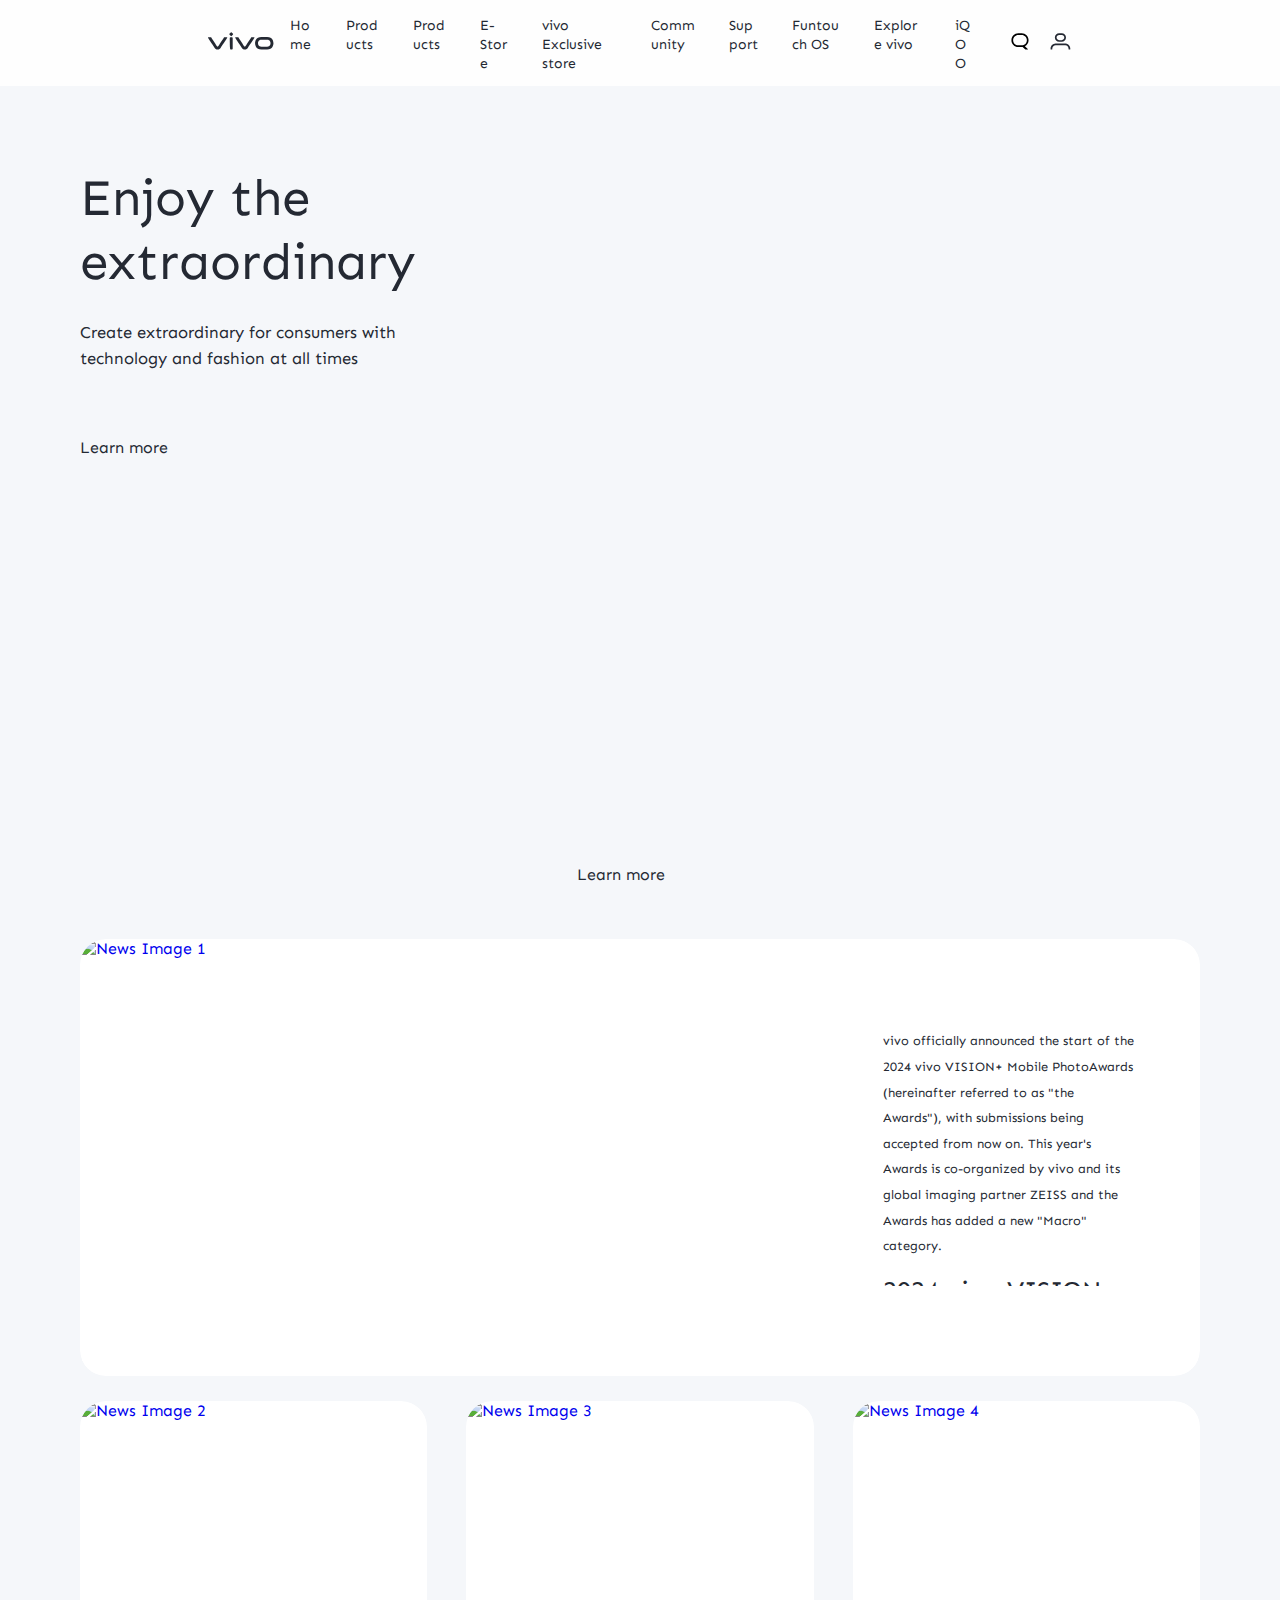
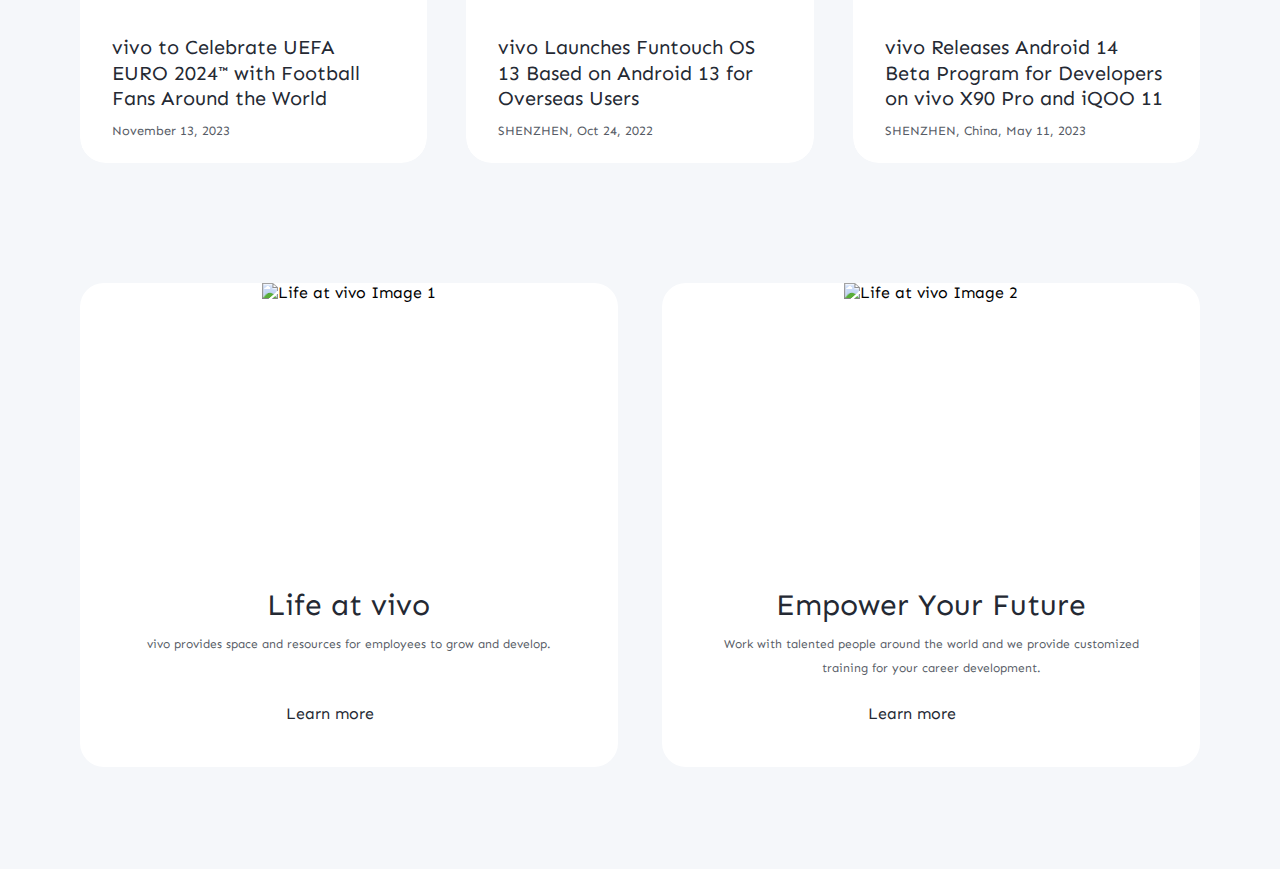
==== commit e031b088: "adding screenshots page coded by me explore vivo" ====
--- a/suvansh/index.html
+++ b/suvansh/index.html
@@ -5,12 +5,7 @@
   <meta charset="UTF-8">
   <meta name="viewport" content="width=device-width, initial-scale=1.0">
   <link rel="stylesheet" href="styles.css">
-  <title>About vivo | vivo India</title>
-  <link
-  rel="icon"
-  href="//asia-exstatic.vivoglobal.com/static/favicon-vivo_0549efd.ico"
-  type="image/vnd.microsoft.icon"
-/>
+  <title>About vivo | vivo Global</title>
 </head>
 
 <body>
@@ -56,6 +51,7 @@
       <ul class="sectionids-ul">
         <li><a href="../index.html">Home</a></li>
         <li><a href="products.html">Products</a></li>
+        <li><a href="../Abhijeet/vivoProduct.html">Products</a></li>
         <li><a href="e-store.html">E-Store</a></li>
         <li><a href="../01Muzammil/vivo-exclusive-store/vivo-exclusive.html">vivo Exclusive store</a></li>
         <li><a href="community.html">Community</a></li>
@@ -105,7 +101,6 @@
       </ul>
     </div>
   </nav>
-  <!-- nav-common-end -->
   <!-- Main content container with about class -->
   <div class="about content">
     <!-- Top Section -->
@@ -272,314 +267,6 @@
   </div>
   </div>
   </div>
-  <footer>
-    <div class="upper-text">
-      <div class="left-container">
-        <div class="footer-attributes">
-          <h4>Popular Links</h4>
-          <h5><a href="x90-pro.html">X90 Pro</a></h5>
-          <h5><a href="x90.html">X90</a></h5>
-          <h5><a href="v29-pro.html">V29 Pro</a></h5>
-          <h5><a href="v29.html">V29</a></h5>
-          <h5><a href="v29e.html">V29e</a></h5>
-          <h5><a href="y27.html">Y27</a></h5>
-          <h5><a href="all-models.html">All Models</a></h5>
-          <h5><a href="enterprise-sales.html">Enterprise sales</a></h5>
-          <h5><a href="vivo-exclusive-sales.html">vivo Exclusive sale</a></h5>
-        </div>
-        <div class="footer-attributes">
-          <h4>Purchase Online</h4>
-          <a href="e-store.html">
-            <h5>E-store</h5>
-          </a>
-          <h5><a href="buy-phones.html">Buy phones</a></h5>
-          <h5><a href="buy-accessories.html">Buy accessories</a></h5>
-          <h5><a href="my-orders.html">My orders</a></h5>
-          <h5>
-            <a href="privacy-terms-e-store.html">Privacy Terms for E-store</a>
-          </h5>
-          <h5>
-            <a href="payment-terms-policies.html">Payment Terms and Policies</a>
-          </h5>
-        </div>
-        <div class="footer-attributes">
-          <h4>Support</h4>
-          <h5><a href="faq.html">FAQs</a></h5>
-          <h5><a href="service-center.html">Service Center</a></h5>
-          <h5><a href="funtouch-os.html">Funtouch OS</a></h5>
-          <h5><a href="imei-authentication.html">IMEI Authentication</a></h5>
-          <h5>
-            <a href="spare-parts-query.html">Query of Spare Parts Price</a>
-          </h5>
-          <h5><a href="write-to-ceo.html">Write to CEO</a></h5>
-        </div>
-        <div class="footer-attributes">
-          <h4>About vivo</h4>
-          <h5><a href="india-impact-report.html">India Impact Report</a></h5>
-          <h5><a href="e-waste-management.html">E-waste Management</a></h5>
-          <h5><a href="careers-at-vivo.html">Careers at vivo</a></h5>
-          <h5>
-            <a href="terms-and-conditions.html">Terms and Conditions</a>
-          </h5>
-          <h5>
-            <a href="investor-information.html">Investor Information</a>
-          </h5>
-          <h5>
-            <a href="equal-opportunity-policy.html">Equal Opportunity Policy</a>
-          </h5>
-        </div>
-      </div>
-      <div class="right-container">
-        <div class="right-upper-msg-box">
-          <a class="msg-link" href>
-            <svg
-              xmlns="http://www.w3.org/2000/svg"
-              xmlns:xlink="http://www.w3.org/1999/xlink"
-              width="100%"
-              viewBox="0 0 100 83"
-              xml:space="preserve">
-              <path
-                fill="#828791"
-                opacity="1.000000"
-                stroke="none"
-                id="common-path"
-                d="M41.646271,1.264793 C48.021152,1.000000 54.042305,1.000000 60.531731,1.000000 C63.112144,2.556065 65.644722,2.011544 67.988136,2.355129 C83.225128,4.589136 94.530022,13.501679 98.153130,27.540466 C103.760262,49.266937 99.937042,66.414024 78.416664,78.927376 C73.276405,81.916267 67.510551,82.289825 61.680248,82.353027 C44.708366,82.536980 27.738106,82.611839 10.766744,82.329323 C3.851337,82.214195 2.891072,81.094139 3.188910,74.198586 C3.274051,72.227409 3.668442,70.423912 4.514659,68.772911 C6.423957,65.047791 5.648293,61.578064 4.637895,57.708122 C-2.003165,32.272137 2.612155,17.258274 24.412493,4.637723 C29.552517,1.662084 35.656052,2.550513 41.646271,1.264793 z" />
-              <path
-                fill="#252A34"
-                opacity="1.000000"
-                stroke="none"
-                id="bg-path"
-                d="M60.571693,12.035473 C84.428963,15.370170 96.672005,36.656593 86.022270,56.073414 C80.837746,65.525940 72.510719,71.464882 61.582211,71.900345 C47.963223,72.443024 34.304558,71.939697 20.663908,72.026527 C17.514275,72.046577 17.102703,70.718163 18.582293,68.523277 C21.161104,64.697784 19.797455,62.163490 17.293512,58.601421 C10.684074,49.198948 11.205389,38.562889 15.739708,28.645550 C20.342918,18.577528 29.070789,13.003926 40.166565,12.103437 C46.775536,11.567080 53.463551,12.004617 60.571693,12.035473 z" />
-              <path
-                fill="#818690"
-                opacity="1.000000"
-                stroke="none"
-                id="common-path"
-                d="M76.526947,30.976627 C76.885658,34.484676 77.095207,37.637726 77.114975,40.791962 C77.133751,43.785923 76.113121,45.986370 72.570862,46.060497 C69.048813,46.134197 67.903908,44.116879 67.858978,41.021851 C67.832405,39.191467 67.800652,37.359566 67.843613,35.530048 C67.998230,28.945473 69.965004,27.811380 76.526947,30.976627 z" />
-              <path
-                fill="#818690"
-                opacity="1.000000"
-                stroke="none"
-                id="common-path"
-                d="M47.729248,45.963493 C43.745121,46.429993 42.022461,44.613419 41.871204,41.253597 C41.752987,38.627586 41.714451,35.962322 42.031155,33.362080 C42.370842,30.573090 44.027622,28.840485 47.098976,29.216082 C49.766174,29.542255 51.459671,30.979280 51.020706,33.831589 C50.390884,37.924026 53.386391,42.912083 47.729248,45.963493 z" />
-            </svg>
-            <p>Chat with us</p>
-          </a>
-          <a class="msg-link" href>
-            <i class="fa-solid fa-envelope"></i>
-            <p>Email Us (Reply in 24h)</p>
-          </a>
-          <a class="footer-msg-box" href>
-            <svg
-              xmlns="http://www.w3.org/2000/svg"
-              width="24"
-              height="24"
-              viewBox="0 0 24 24"
-              fill="none"
-              stroke="currentColor"
-              stroke-width="2"
-              stroke-linecap="round"
-              stroke-linejoin="round"
-              class="lucide lucide-phone">
-              <path
-                id="common-path"
-                d="M22 16.92v3a2 2 0 0 1-2.18 2 19.79 19.79 0 0 1-8.63-3.07 19.5 19.5 0 0 1-6-6 19.79 19.79 0 0 1-3.07-8.67A2 2 0 0 1 4.11 2h3a2 2 0 0 1 2 1.72 12.84 12.84 0 0 0 .7 2.81 2 2 0 0 1-.45 2.11L8.09 9.91a16 16 0 0 0 6 6l1.27-1.27a2 2 0 0 1 2.11-.45 12.84 12.84 0 0 0 2.81.7A2 2 0 0 1 22 16.92z" />
-            </svg>
-            <p>
-              <span class="footer-msg-title">24*7</span>
-              <span class="footer-msg-tel">1800-208-4488</span>
-            </p>
-          </a>
-          <a class="footer-msg-box" href>
-            <svg
-              xmlns="http://www.w3.org/2000/svg"
-              width="24"
-              height="24"
-              viewBox="0 0 24 24"
-              fill="none"
-              stroke="currentColor"
-              stroke-width="2"
-              stroke-linecap="round"
-              stroke-linejoin="round"
-              class="lucide lucide-phone">
-              <path
-                id="common-path"
-                d="M22 16.92v3a2 2 0 0 1-2.18 2 19.79 19.79 0 0 1-8.63-3.07 19.5 19.5 0 0 1-6-6 19.79 19.79 0 0 1-3.07-8.67A2 2 0 0 1 4.11 2h3a2 2 0 0 1 2 1.72 12.84 12.84 0 0 0 .7 2.81 2 2 0 0 1-.45 2.11L8.09 9.91a16 16 0 0 0 6 6l1.27-1.27a2 2 0 0 1 2.11-.45 12.84 12.84 0 0 0 2.81.7A2 2 0 0 1 22 16.92z" />
-            </svg>
-            <p>
-              <span class="footer-msg-title">24*7</span>
-              <span class="footer-msg-tel">1800-208-4488</span>
-            </p>
-          </a>
-          <a class="footer-msg-box" href>
-            <svg
-              xmlns="http://www.w3.org/2000/svg"
-              width="24"
-              height="24"
-              viewBox="0 0 24 24"
-              fill="none"
-              stroke="currentColor"
-              stroke-width="2"
-              stroke-linecap="round"
-              stroke-linejoin="round"
-              class="lucide lucide-phone">
-              <path
-                id="common-path"
-                d="M22 16.92v3a2 2 0 0 1-2.18 2 19.79 19.79 0 0 1-8.63-3.07 19.5 19.5 0 0 1-6-6 19.79 19.79 0 0 1-3.07-8.67A2 2 0 0 1 4.11 2h3a2 2 0 0 1 2 1.72 12.84 12.84 0 0 0 .7 2.81 2 2 0 0 1-.45 2.11L8.09 9.91a16 16 0 0 0 6 6l1.27-1.27a2 2 0 0 1 2.11-.45 12.84 12.84 0 0 0 2.81.7A2 2 0 0 1 22 16.92z" />
-            </svg>
-            <p>
-              <span class="footer-msg-title">24*7 (Only for X-Series
-                Customers)</span>
-              <span class="footer-msg-tel">1800-208-4488</span>
-            </p>
-          </a>
-        </div>
-        <div class="icons-holder">
-          <svg
-            id="Layer_1"
-            xmlns="http://www.w3.org/2000/svg"
-            xmlns:xlink="http://www.w3.org/1999/xlink"
-            width="24"
-            height="24"
-            viewBox="0 0 99 80"
-            xml:space="preserve">
-            <path
-              fill="#868B95"
-              opacity="1.000000"
-              stroke="none"
-              d="M22.000000,1.000000 C41.354229,1.000000 60.708454,1.000000 80.485077,1.378464 C97.149338,8.187816 98.177727,9.741574 98.177917,27.857355 C98.178047,40.684181 98.203545,53.511082 98.168396,66.337814 C98.141891,76.009033 92.928085,79.512886 83.834625,75.941940 C74.389687,72.232964 64.930298,68.550980 55.589142,64.593056 C52.445217,63.260944 49.784660,63.158024 46.603237,64.500793 C36.643559,68.704453 26.594250,72.705307 16.500368,76.578049 C9.867978,79.122719 4.039895,75.835495 3.953493,69.176941 C3.735241,52.357323 3.701173,35.526234 4.094473,18.711466 C4.300238,9.914347 9.870234,4.451293 18.558840,2.821495 C19.776926,2.593008 20.856377,1.625450 22.000000,1.000000 M88.347229,15.682558 C86.284546,11.656813 82.587326,11.021996 78.608376,11.020154 C60.301941,11.011679 41.995434,10.986703 23.689089,11.028489 C15.445984,11.047305 12.712748,13.822199 12.678596,22.216595 C12.623077,35.862984 12.648214,49.509800 12.682201,63.156330 C12.686076,64.712204 12.964801,66.267395 13.165779,68.333870 C15.352375,67.585655 16.912663,67.125748 18.416683,66.524979 C27.522366,62.887806 36.674450,59.356594 45.683376,55.492374 C49.323524,53.930996 52.506893,53.850021 56.173500,55.423527 C65.181694,59.289345 74.333450,62.821545 83.440483,66.455284 C85.077301,67.108383 86.776398,67.605408 89.340721,68.479065 C89.340721,62.220520 89.405220,56.775742 89.327400,51.333000 C89.161110,39.702675 88.921150,28.073400 88.347229,15.682558 z" />
-            <path
-              fill="#252A34"
-              opacity="1.000000"
-              stroke="none"
-              d="M88.529297,16.063128 C88.921150,28.073400 89.161110,39.702675 89.327400,51.333000 C89.405220,56.775742 89.340721,62.220520 89.340721,68.479065 C86.776398,67.605408 85.077301,67.108383 83.440483,66.455284 C74.333450,62.821545 65.181694,59.289345 56.173500,55.423527 C52.506893,53.850021 49.323524,53.930996 45.683376,55.492374 C36.674450,59.356594 27.522366,62.887806 18.416683,66.524979 C16.912663,67.125748 15.352375,67.585655 13.165779,68.333870 C12.964801,66.267395 12.686076,64.712204 12.682201,63.156330 C12.648214,49.509800 12.623077,35.862984 12.678596,22.216595 C12.712748,13.822199 15.445984,11.047305 23.689089,11.028489 C41.995434,10.986703 60.301941,11.011679 78.608376,11.020154 C82.587326,11.021996 86.284546,11.656813 88.529297,16.063128 M55.161678,43.382088 C55.327820,41.430813 55.493958,39.479542 55.674107,37.363731 C58.509018,37.053459 61.047848,36.775593 63.949226,36.458046 C63.817913,33.470280 63.705933,30.922340 63.592861,28.349607 C60.608635,28.093039 58.203918,27.886293 56.440647,27.734695 C53.914574,25.032202 57.705498,20.352001 51.939728,19.549866 C44.330151,18.491222 47.897415,25.089163 45.846493,27.783716 C43.320400,27.992739 40.908623,28.192303 38.494652,28.392048 C38.494652,31.429531 38.494652,33.973186 38.494652,36.640949 C41.307346,36.883186 43.716415,37.090664 46.277817,37.311256 C46.596100,40.026161 46.874783,42.403236 47.226070,45.399662 C50.139271,44.959919 52.507599,44.602421 55.161678,43.382088 z" />
-            <path
-              fill="#888D97"
-              opacity="1.000000"
-              stroke="none"
-              d="M55.018806,43.813507 C52.507599,44.602421 50.139271,44.959919 47.226070,45.399662 C46.874783,42.403236 46.596100,40.026161 46.277817,37.311256 C43.716415,37.090664 41.307346,36.883186 38.494652,36.640949 C38.494652,33.973186 38.494652,31.429531 38.494652,28.392048 C40.908623,28.192303 43.320400,27.992739 45.846493,27.783716 C47.897415,25.089163 44.330151,18.491222 51.939728,19.549866 C57.705498,20.352001 53.914574,25.032202 56.440647,27.734695 C58.203918,27.886293 60.608635,28.093039 63.592861,28.349607 C63.705933,30.922340 63.817913,33.470280 63.949226,36.458046 C61.047848,36.775593 58.509018,37.053459 55.674107,37.363731 C55.493958,39.479542 55.327820,41.430813 55.018806,43.813507 z" />
-          </svg>
-          <div class="social-icons-container">
-            <p>Follow us</p>
-            <div class="social-icons">
-              <svg
-                viewBox="0 0 40 34"
-                version="1.1"
-                xmlns="http://www.w3.org/2000/svg"
-                xmlns:xlink="http://www.w3.org/1999/xlink"
-                width="40"
-                height="34">
-                <path
-                  class="blue-hover"
-                  d="M17,0 L23,0 C32.3888407,-1.72470207e-15 40,7.61115925 40,17 C40,26.3888407 32.3888407,34 23,34 L17,34 C7.61115925,34 1.14980138e-15,26.3888407 0,17 C-1.14980138e-15,7.61115925 7.61115925,1.72470207e-15 17,0 Z"
-                  id="矩形"
-                  fill="#BDBFC2"></path>
-                <path
-                  class="white-hover"
-                  d="M25,11.0744073 L25,8 L22.3459055,8 L22.3459055,8.01288844 C18.8614848,8.13345284 18.145777,10.0566138 18.0838475,12.0770432 L18.0766877,14.2125912 L16,14.2125912 L16,17.2873313 L18.0766877,17.2873313 L18.0766877,26 L21.8025539,26 L21.8025539,17.2873313 L24.4719471,17.2873313 L25,14.2125912 L21.8025539,14.2125912 L21.8025539,12.3039524 C21.8025539,11.6246469 22.2640264,11.0744073 22.9231899,11.0744073 L25,11.0744073 Z"
-                  id="Fill-1"
-                  fill="#242933"></path>
-              </svg>
-              <svg
-                viewBox="0 0 40 34"
-                version="1.1"
-                xmlns="http://www.w3.org/2000/svg"
-                xmlns:xlink="http://www.w3.org/1999/xlink"
-                width="40"
-                height="34">
-                <path
-                  class="blue-hover"
-                  d="M17,0 L23,0 C32.3888407,-1.72470207e-15 40,7.61115925 40,17 C40,26.3888407 32.3888407,34 23,34 L17,34 C7.61115925,34 1.14980138e-15,26.3888407 0,17 C-1.14980138e-15,7.61115925 7.61115925,1.72470207e-15 17,0 Z"
-                  id="矩形备份-10"
-                  fill="#BDBFC2"></path>
-                <g
-                  class="white-hover"
-                  transform="translate(11.000000, 7.000000)"
-                  fill="#242933">
-                  <path
-                    class="white-hover"
-                    d="M9.0000415,6.69406151 C7.34274629,6.69406151 6,8.03681244 6,9.69411338 C6,11.3513106 7.34274629,12.6940615 9.0000415,12.6940615 C10.6572537,12.6940615 12,11.3513106 12,9.69411338 C12,8.03681244 10.6572537,6.69406151 9.0000415,6.69406151"
-                    id="Fill-1"
-                    fill="#242933"></path>
-                  <path
-                    class="white-hover"
-                    d="M4.23689345,0.75 C1.90706544,0.75 0,2.65801991 0,4.98901396 L0,14.5199948 C0,16.8419801 1.90706544,18.75 4.23689345,18.75 L13.7631285,18.75 C16.0929565,18.75 18,16.8419801 18,14.510986 L18,4.98901396 C17.9909957,2.65801991 16.0839303,0.75 13.7541023,0.75 L4.23689345,0.75 Z M9.0000545,15 C6.09823362,15 3.75,12.6517664 3.75,9.7500545 C3.75,6.84823362 6.09823362,4.5 9.0000545,4.5 C11.9017664,4.5 14.25,6.84823362 14.25,9.7500545 C14.25,12.6517664 11.9017664,15 9.0000545,15 L9.0000545,15 Z M15.0000364,5.25 C14.1755511,5.25 13.5,4.58439236 13.5,3.74996362 C13.5,2.91553489 14.1656076,2.25 15.0000364,2.25 C15.8245459,2.25 16.5,2.91553489 16.5,3.74996362 C16.4900565,4.57454587 15.8245459,5.25 15.0000364,5.25 L15.0000364,5.25 Z"
-                    fill="#242933"></path>
-                </g>
-              </svg>
-              <svg
-                viewBox="0 0 40 34"
-                version="1.1"
-                xmlns="http://www.w3.org/2000/svg"
-                xmlns:xlink="http://www.w3.org/1999/xlink"
-                width="40"
-                height="34">
-                <path
-                  class="blue-hover"
-                  d="M17,0 L23,0 C32.3888407,-1.72470207e-15 40,7.61115925 40,17 C40,26.3888407 32.3888407,34 23,34 L17,34 C7.61115925,34 1.14980138e-15,26.3888407 0,17 C-1.14980138e-15,7.61115925 7.61115925,1.72470207e-15 17,0 Z"
-                  fill="#BDBFC2"></path>
-                <g transform="translate(10.000000, 10.000000)" fill="#242933">
-                  <path
-                    class="white-hover"
-                    d="M16.5355059,0 C19.98,0 19.98,3.44528932 19.98,3.44528932 L19.98,3.44528932 L19.98,10.5946252 C19.98,14.0421738 16.5355059,14.0421738 16.5355059,14.04 L3.44220899,14.04 C0.167912634,14.04 0.00819086018,10.9225609 0.000399554155,10.6184205 L0,3.44528932 C0,0.168062893 3.11457458,0.00819818993 3.41843552,0.000399911704 Z M7.56,3.24 L7.56,10.8 L14.04,7.02101435 L7.56,3.24 Z"
-                    fill="#242933"></path>
-                </g>
-              </svg>
-              <svg
-                viewBox="0 0 40 34"
-                version="1.1"
-                xmlns="http://www.w3.org/2000/svg"
-                xmlns:xlink="http://www.w3.org/1999/xlink"
-                width="40"
-                height="34">
-                <path
-                  class="blue-hover"
-                  d="M17,0 L23,0 C32.3888407,-1.72470207e-15 40,7.61115925 40,17 C40,26.3888407 32.3888407,34 23,34 L17,34 C7.61115925,34 1.14980138e-15,26.3888407 0,17 C-1.14980138e-15,7.61115925 7.61115925,1.72470207e-15 17,0 Z"
-                  id="矩形备份-12"
-                  fill="#BDBFC2"></path>
-                <path
-                  class="white-hover"
-                  d="M32,11.0124772 C31.2272136,11.3533698 30.3982851,11.5845657 29.5268527,11.6880546 C30.4162044,11.1580668 31.0991379,10.3153386 31.4194809,9.31422204 C30.587835,9.8057113 29.6652596,10.1620595 28.683799,10.3561619 C27.8981948,9.52229834 26.7795323,9 25.540331,9 C23.1609076,9 21.2323383,10.9218638 21.2323383,13.2918899 C21.2323383,13.6276987 21.2707917,13.9559203 21.3438789,14.2699635 C17.7649126,14.0899372 14.5907844,12.3814124 12.4663331,9.78404786 C12.0947188,10.4187253 11.8831222,11.1567639 11.8831222,11.9421402 C11.8831222,13.4310162 12.5501616,14.7450519 13.7059702,15.514947 C12.9998877,15.4920828 11.6615277,15.2992067 11.6615277,14.9773718 L11.6615277,15.0309684 C11.6615277,17.1099176 13.2408115,18.8452663 15.2103465,19.2398577 C14.8490634,19.3382373 14.5149798,19.3905565 14.1215496,19.3905565 C13.8433516,19.3905565 13.5976083,19.3623787 13.3336381,19.3125886 C13.8821127,21.0186354 15.4839301,22.2586373 17.3688676,22.2942492 C15.8953053,23.4448383 14.0429251,24.1319116 12.024913,24.1319116 C11.6762426,24.1319116 11.3370574,24.110146 11,24.0718263 C12.9068559,25.2887852 15.1712009,26 17.6045873,26 C25.5275131,26 29.8606288,19.459481 29.8606288,13.7873644 C29.8606288,13.6008493 29.8571167,13.4157394 29.8481955,13.2319322 C30.6901725,12.6266077 31.4193014,11.8705844 31.9972057,11.0098715 L32,11.0124772 Z"
-                  id="Fill-1"
-                  fill="#242933"></path>
-              </svg>
-              <svg
-                viewBox="0 0 40 34"
-                version="1.1"
-                xmlns="http://www.w3.org/2000/svg"
-                xmlns:xlink="http://www.w3.org/1999/xlink"
-                width="40"
-                height="34">
-                <path
-                  class="blue-hover"
-                  d="M17,0 L23,0 C32.3888407,-1.72470207e-15 40,7.61115925 40,17 C40,26.3888407 32.3888407,34 23,34 L17,34 C7.61115925,34 1.14980138e-15,26.3888407 0,17 C-1.14980138e-15,7.61115925 7.61115925,1.72470207e-15 17,0 Z"
-                  id="矩形备份-12"
-                  fill="#BDBFC2"></path>
-                <path
-                  class="white-hover"
-                  d="M32,11.0124772 C31.2272136,11.3533698 30.3982851,11.5845657 29.5268527,11.6880546 C30.4162044,11.1580668 31.0991379,10.3153386 31.4194809,9.31422204 C30.587835,9.8057113 29.6652596,10.1620595 28.683799,10.3561619 C27.8981948,9.52229834 26.7795323,9 25.540331,9 C23.1609076,9 21.2323383,10.9218638 21.2323383,13.2918899 C21.2323383,13.6276987 21.2707917,13.9559203 21.3438789,14.2699635 C17.7649126,14.0899372 14.5907844,12.3814124 12.4663331,9.78404786 C12.0947188,10.4187253 11.8831222,11.1567639 11.8831222,11.9421402 C11.8831222,13.4310162 12.5501616,14.7450519 13.7059702,15.514947 C12.9998877,15.4920828 11.6615277,15.2992067 11.6615277,14.9773718 L11.6615277,15.0309684 C11.6615277,17.1099176 13.2408115,18.8452663 15.2103465,19.2398577 C14.8490634,19.3382373 14.5149798,19.3905565 14.1215496,19.3905565 C13.8433516,19.3905565 13.5976083,19.3623787 13.3336381,19.3125886 C13.8821127,21.0186354 15.4839301,22.2586373 17.3688676,22.2942492 C15.8953053,23.4448383 14.0429251,24.1319116 12.024913,24.1319116 C11.6762426,24.1319116 11.3370574,24.110146 11,24.0718263 C12.9068559,25.2887852 15.1712009,26 17.6045873,26 C25.5275131,26 29.8606288,19.459481 29.8606288,13.7873644 C29.8606288,13.6008493 29.8571167,13.4157394 29.8481955,13.2319322 C30.6901725,12.6266077 31.4193014,11.8705844 31.9972057,11.0098715 L32,11.0124772 Z"
-                  id="Fill-1"
-                  fill="#242933"></path>
-              </svg>
-            </div>
-          </div>
-        </div>
-      </div>
-    </div>
-    <hr />
-    <div class="bottom-text">
-      <div class="bottom-text-1">
-        <p>
-          © 2023 vivo Mobile India Pvt Ltd. All rights reserved. | Privacy
-          Policy | Cookie Policy | Warranty Terms | Privacy Support
-        </p>
-      </div>
-      <div class="bottom-text-2">
-        <p id="p1">India | Select country/region</p>
-        <span class="material-symbols-outlined">language</span>
-      </div>
-    </div>
-  </footer>
 </body>
 
 </html>--- a/suvansh/styles.css
+++ b/suvansh/styles.css
@@ -1,13 +1,5 @@
 
-:root {
-    --main-text-color: #575C66;
-    --secondary-text-color: #242933;
-    --background-color: #fff;
-    --accent-color: #415fff;
-    --body-background-color: #f5f7fa;
-}
 @import url('https://fonts.googleapis.com/css2?family=Sen&display=swap');
-
 :root {
   --logo-initial-color: #242933;
   --vivo-blue: #415fff;
@@ -33,9 +25,7 @@
   list-style: none;
   text-decoration: none;
 }
-
 /* navbar-start */
-
 .navbar {
   display: flex;
   flex-direction: row;
@@ -48,9 +38,7 @@
   position: fixed;
   z-index: 10000;
 }
-
 /* logo */
-
 .logo-div{
   width: 5.7rem;
 }
@@ -61,12 +49,10 @@
   fill: var(--logo-initial-color);
   transition: fill 0.4s ease-in; 
 }
-
 .logo-div:hover #common-path {
   fill: var(--vivo-blue);
 }
 /* sectionids */
-
 .sectionids-ul {
   display: flex;
   flex-direction: row;
@@ -83,7 +69,6 @@
 .sectionids-ul li a:hover {
   color: var(--vivo-blue);
 }
-
 /* icons-nav */
 .icon-div ul{
   display: flex;
@@ -99,8 +84,14 @@
 .icon-div ul li:hover #common-path {
   fill: var(--vivo-blue);
 }
-
 /* navbar-end */
+:root {
+    --main-text-color: #575C66;
+    --secondary-text-color: #242933;
+    --background-color: #fff;
+    --accent-color: #415fff;
+    --body-background-color: #f5f7fa;
+}
 /* Global styles */
 * {
     box-sizing: border-box;
@@ -740,181 +731,6 @@
     font-size: 1vw;
     line-height: 1vw
 }
-/* footer-start */
-footer{
-    background-color: var(--footer-bg);
-    display: flex;
-    flex-direction: column;
-    justify-content: center;
-    align-items: center;
-  }
-  .upper-text{
-    display: flex;
-    justify-content: space-between;
-    width: 82rem;
-  }
-  .left-container{
-    display: flex;
-    flex-direction: row;
-  }
-  .footer-attributes{
-    width: 9rem;
-    margin-right: 2rem;
-    padding: 4rem 0;
-  }
-  .footer-attributes h4{
-    color: white;
-    padding-bottom: 1.5rem;
-    font-weight: bold;
-  }
-  .footer-attributes a{
-    color:var(--text-grey);
-    transition: color .4s;
-    font-weight: normal;
-  }
-  .footer-attributes a:hover{
-    color:var(--vivo-blue);
-  }
-  .footer-attributes h5{
-    line-height: 2rem;
-  }
-  .right-container {
-    width: 18rem;
-    padding-top: 4rem ;
-  }
-  
-  .right-upper-msg-box {
-    display: flex;
-    flex-direction: column;
-    text-align: left;
-  }
-  
-  .msg-link {
-    display: flex;
-    align-items: center;
-    text-decoration: none; 
-    color: var(--text-grey);
-    height: 40px;
-    transition: color 0.3s ease;
-  }
-  .msg-link:hover{
-    color:var(--vivo-blue);
-  }
-  .msg-link:hover #common-path{
-    fill: var(--vivo-blue);
-  }
-  
-  .msg-link svg {
-    height: 44%;
-    width: 24px;
-    margin-right: 8px;
-  }
-  .msg-link svg #common-path{
-    fill:var(--text-grey);
-    transition: color 0.3s ease;
-  }
-  
-  .msg-link i {
-    margin-right: 8px; 
-    font-size: 20px;
-  }
-  .footer-msg-box {
-    display: flex;
-    align-items: flex-start;
-    text-decoration: none;
-    color: var(--text-grey);
-    margin-bottom: 10px;
-  }
-  
-  .footer-msg-box svg {
-    height: 40px;
-    width: 24px;
-    margin-right: 8px; 
-  }
-  
-  .footer-msg-box p {
-    margin: 0;
-    display: flex;
-    flex-direction: column;
-  }
-  
-  .footer-msg-title {
-    font-weight: normal; 
-  }
-  
-  .footer-msg-tel {
-    font-size: 24px; 
-    color: white;
-  }
-  
-  .icons-holder {
-    display: flex;
-    margin-top: 2rem;
-  }
-  
-  .icons-holder svg {
-    width: 24px;
-    margin-right: 10px;
-  }
-  
-  .social-icons-container {
-    display: flex;
-    flex-direction: column;
-  }
-  .social-icons-container p{
-    font-size: 22px;
-    color: var(--text-grey);
-  }
-  .social-icons {
-    display: flex;
-    flex-direction: row;
-  }
-  
-  .social-icons svg {
-    margin-top: 12px;
-    width: 40px;
-    height: 30px;
-    margin-bottom: 3rem;
-  }
-  .social-icons svg:hover .blue-hover {
-    fill: var(--vivo-blue); 
-  }
-  
-  .social-icons svg:hover .white-hover  {
-    fill: white;  
-  }
-  footer hr{
-    width: 82rem;
-    border-color:var(--text-grey);
-  }
-  .bottom-text {
-    display: flex;
-    justify-content: space-between;
-    width: 82rem;
-  }
-  
-  .bottom-text-1 {
-    text-align: right;
-    color: var(--text-grey);
-    font-size: smaller;
-    padding: 2rem 0;
-  }
-  
-  .bottom-text-2 {
-    text-align: left;
-    color: var(--text-grey);
-    display: flex;
-    align-items: center;
-  }
-  .bottom-text-2 #p1{
-    font-size: x-small;
-    padding: 2px;
-  }
-  .bottom-text-2 span{
-    font-size: 18px;
-    overflow-y: hidden;
-  }
-  
 
 @media screen and (max-width:1599px) and (min-width:769px) {
     .content .content-wrap .news-wrap ul li:first-of-type a .content-box {
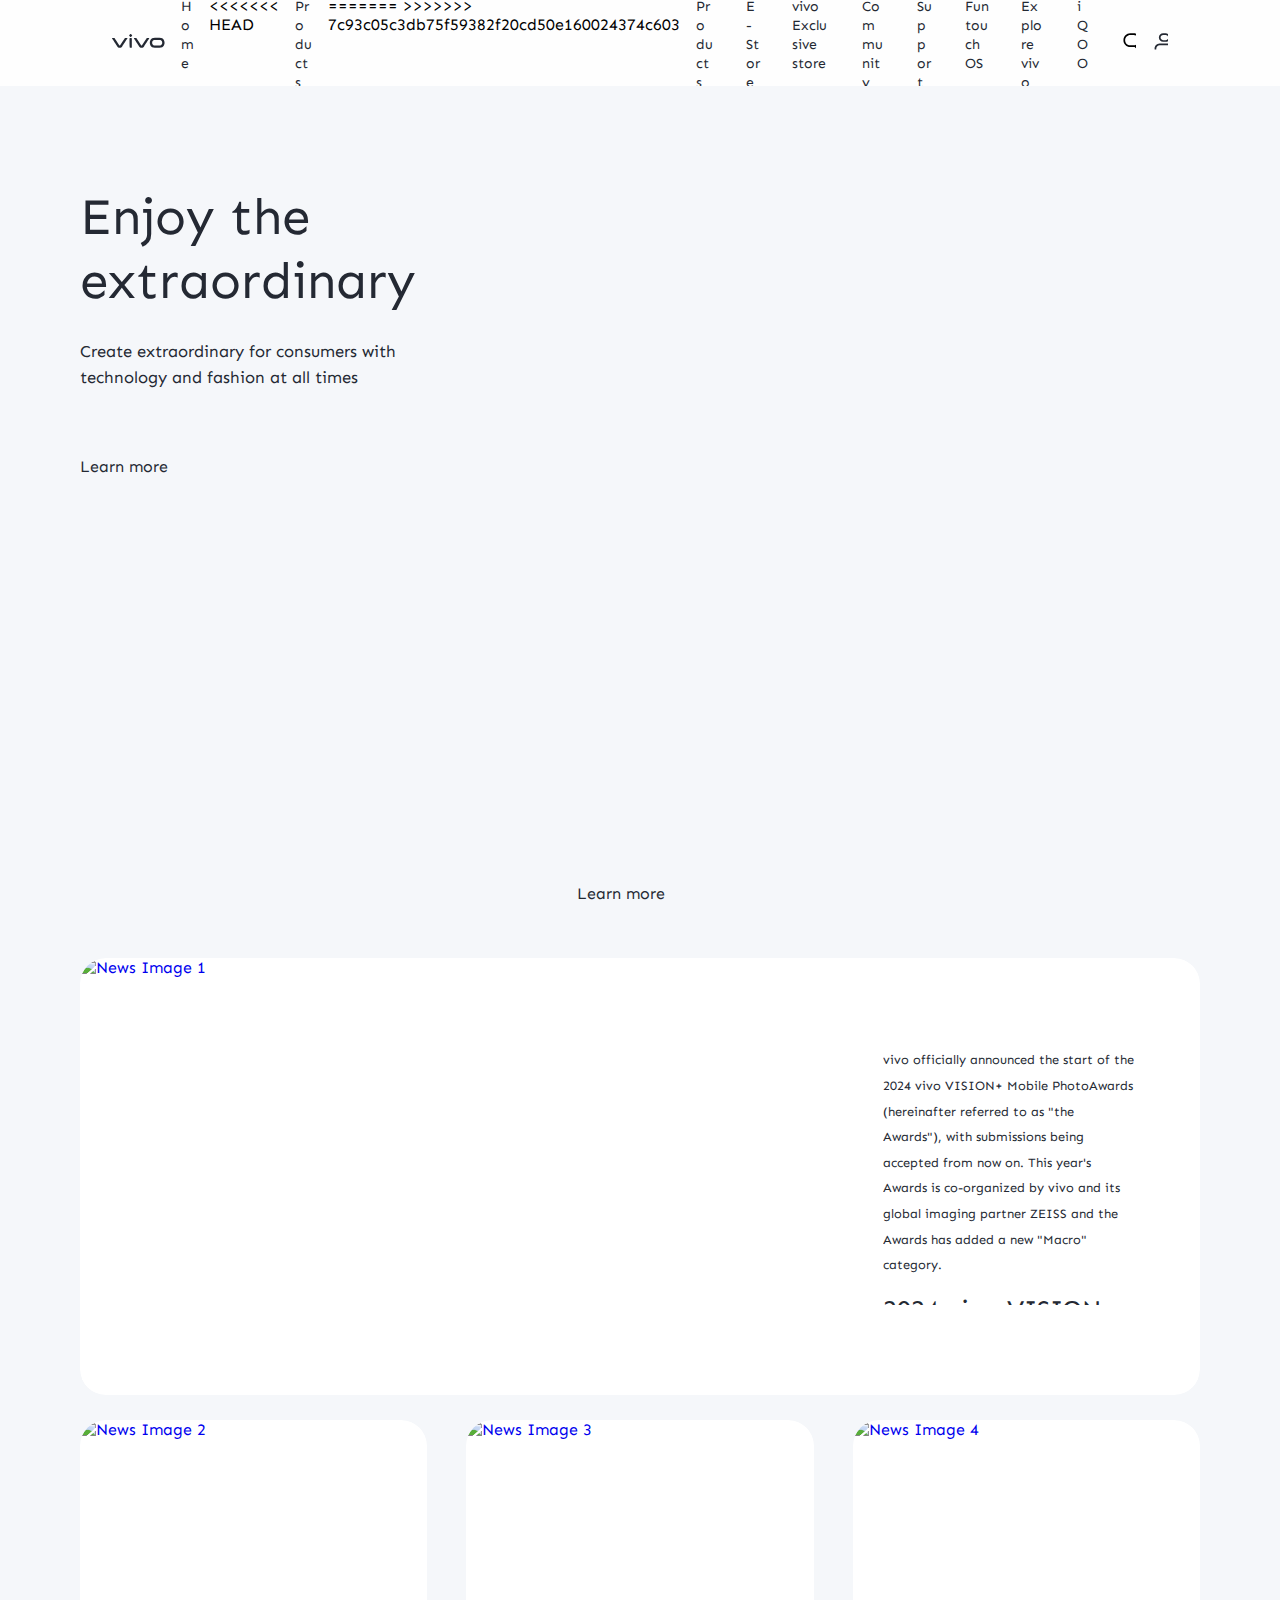
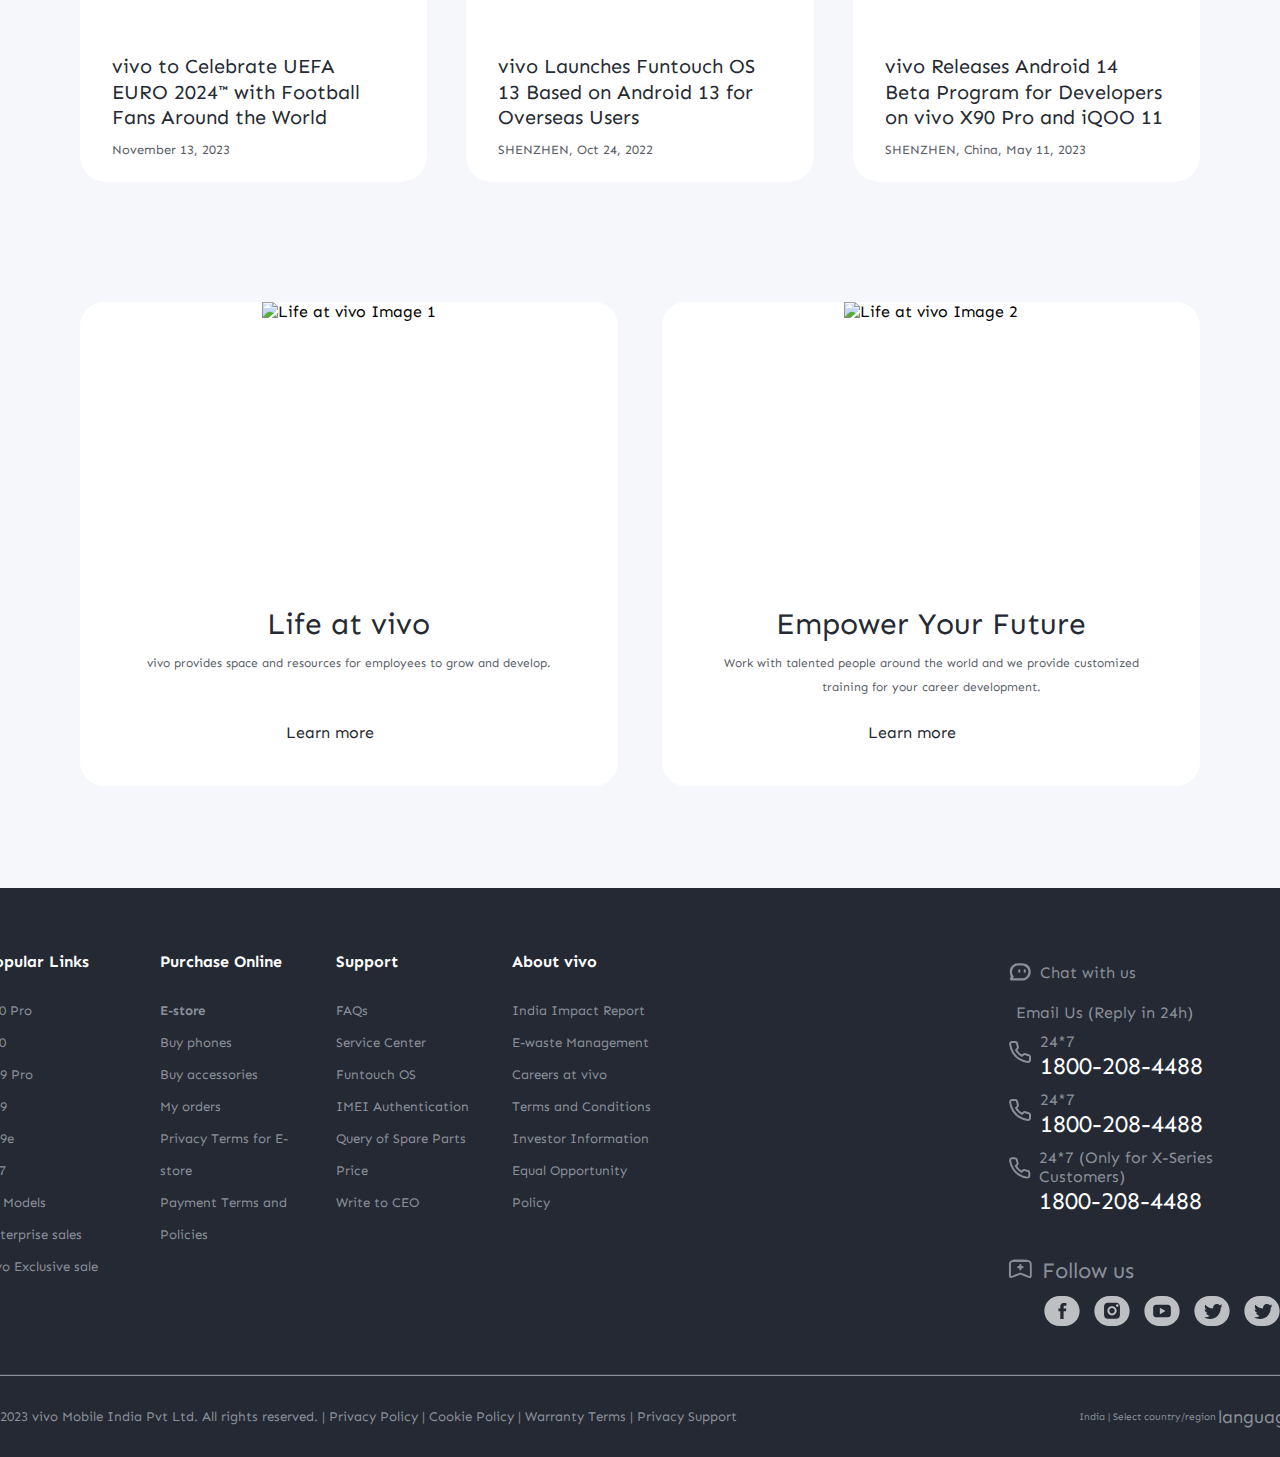
==== commit 4d29a93e: "adding some scrnshots of my projects" ====
--- a/suvansh/index.html
+++ b/suvansh/index.html
@@ -5,7 +5,12 @@
   <meta charset="UTF-8">
   <meta name="viewport" content="width=device-width, initial-scale=1.0">
   <link rel="stylesheet" href="styles.css">
-  <title>About vivo | vivo Global</title>
+  <title>About vivo | vivo India</title>
+  <link
+  rel="icon"
+  href="//asia-exstatic.vivoglobal.com/static/favicon-vivo_0549efd.ico"
+  type="image/vnd.microsoft.icon"
+/>
 </head>
 
 <body>
@@ -50,7 +55,10 @@
     <div class="sectionids">
       <ul class="sectionids-ul">
         <li><a href="../index.html">Home</a></li>
+<<<<<<< HEAD
         <li><a href="products.html">Products</a></li>
+=======
+>>>>>>> 7c93c05c3db75f59382f20cd50e160024374c603
         <li><a href="../Abhijeet/vivoProduct.html">Products</a></li>
         <li><a href="e-store.html">E-Store</a></li>
         <li><a href="../01Muzammil/vivo-exclusive-store/vivo-exclusive.html">vivo Exclusive store</a></li>
@@ -101,6 +109,10 @@
       </ul>
     </div>
   </nav>
+<<<<<<< HEAD
+=======
+  <!-- nav-common-end -->
+>>>>>>> 7c93c05c3db75f59382f20cd50e160024374c603
   <!-- Main content container with about class -->
   <div class="about content">
     <!-- Top Section -->
@@ -267,6 +279,314 @@
   </div>
   </div>
   </div>
+  <footer>
+    <div class="upper-text">
+      <div class="left-container">
+        <div class="footer-attributes">
+          <h4>Popular Links</h4>
+          <h5><a href="x90-pro.html">X90 Pro</a></h5>
+          <h5><a href="x90.html">X90</a></h5>
+          <h5><a href="v29-pro.html">V29 Pro</a></h5>
+          <h5><a href="v29.html">V29</a></h5>
+          <h5><a href="v29e.html">V29e</a></h5>
+          <h5><a href="y27.html">Y27</a></h5>
+          <h5><a href="all-models.html">All Models</a></h5>
+          <h5><a href="enterprise-sales.html">Enterprise sales</a></h5>
+          <h5><a href="vivo-exclusive-sales.html">vivo Exclusive sale</a></h5>
+        </div>
+        <div class="footer-attributes">
+          <h4>Purchase Online</h4>
+          <a href="e-store.html">
+            <h5>E-store</h5>
+          </a>
+          <h5><a href="buy-phones.html">Buy phones</a></h5>
+          <h5><a href="buy-accessories.html">Buy accessories</a></h5>
+          <h5><a href="my-orders.html">My orders</a></h5>
+          <h5>
+            <a href="privacy-terms-e-store.html">Privacy Terms for E-store</a>
+          </h5>
+          <h5>
+            <a href="payment-terms-policies.html">Payment Terms and Policies</a>
+          </h5>
+        </div>
+        <div class="footer-attributes">
+          <h4>Support</h4>
+          <h5><a href="faq.html">FAQs</a></h5>
+          <h5><a href="service-center.html">Service Center</a></h5>
+          <h5><a href="funtouch-os.html">Funtouch OS</a></h5>
+          <h5><a href="imei-authentication.html">IMEI Authentication</a></h5>
+          <h5>
+            <a href="spare-parts-query.html">Query of Spare Parts Price</a>
+          </h5>
+          <h5><a href="write-to-ceo.html">Write to CEO</a></h5>
+        </div>
+        <div class="footer-attributes">
+          <h4>About vivo</h4>
+          <h5><a href="india-impact-report.html">India Impact Report</a></h5>
+          <h5><a href="e-waste-management.html">E-waste Management</a></h5>
+          <h5><a href="careers-at-vivo.html">Careers at vivo</a></h5>
+          <h5>
+            <a href="terms-and-conditions.html">Terms and Conditions</a>
+          </h5>
+          <h5>
+            <a href="investor-information.html">Investor Information</a>
+          </h5>
+          <h5>
+            <a href="equal-opportunity-policy.html">Equal Opportunity Policy</a>
+          </h5>
+        </div>
+      </div>
+      <div class="right-container">
+        <div class="right-upper-msg-box">
+          <a class="msg-link" href>
+            <svg
+              xmlns="http://www.w3.org/2000/svg"
+              xmlns:xlink="http://www.w3.org/1999/xlink"
+              width="100%"
+              viewBox="0 0 100 83"
+              xml:space="preserve">
+              <path
+                fill="#828791"
+                opacity="1.000000"
+                stroke="none"
+                id="common-path"
+                d="M41.646271,1.264793 C48.021152,1.000000 54.042305,1.000000 60.531731,1.000000 C63.112144,2.556065 65.644722,2.011544 67.988136,2.355129 C83.225128,4.589136 94.530022,13.501679 98.153130,27.540466 C103.760262,49.266937 99.937042,66.414024 78.416664,78.927376 C73.276405,81.916267 67.510551,82.289825 61.680248,82.353027 C44.708366,82.536980 27.738106,82.611839 10.766744,82.329323 C3.851337,82.214195 2.891072,81.094139 3.188910,74.198586 C3.274051,72.227409 3.668442,70.423912 4.514659,68.772911 C6.423957,65.047791 5.648293,61.578064 4.637895,57.708122 C-2.003165,32.272137 2.612155,17.258274 24.412493,4.637723 C29.552517,1.662084 35.656052,2.550513 41.646271,1.264793 z" />
+              <path
+                fill="#252A34"
+                opacity="1.000000"
+                stroke="none"
+                id="bg-path"
+                d="M60.571693,12.035473 C84.428963,15.370170 96.672005,36.656593 86.022270,56.073414 C80.837746,65.525940 72.510719,71.464882 61.582211,71.900345 C47.963223,72.443024 34.304558,71.939697 20.663908,72.026527 C17.514275,72.046577 17.102703,70.718163 18.582293,68.523277 C21.161104,64.697784 19.797455,62.163490 17.293512,58.601421 C10.684074,49.198948 11.205389,38.562889 15.739708,28.645550 C20.342918,18.577528 29.070789,13.003926 40.166565,12.103437 C46.775536,11.567080 53.463551,12.004617 60.571693,12.035473 z" />
+              <path
+                fill="#818690"
+                opacity="1.000000"
+                stroke="none"
+                id="common-path"
+                d="M76.526947,30.976627 C76.885658,34.484676 77.095207,37.637726 77.114975,40.791962 C77.133751,43.785923 76.113121,45.986370 72.570862,46.060497 C69.048813,46.134197 67.903908,44.116879 67.858978,41.021851 C67.832405,39.191467 67.800652,37.359566 67.843613,35.530048 C67.998230,28.945473 69.965004,27.811380 76.526947,30.976627 z" />
+              <path
+                fill="#818690"
+                opacity="1.000000"
+                stroke="none"
+                id="common-path"
+                d="M47.729248,45.963493 C43.745121,46.429993 42.022461,44.613419 41.871204,41.253597 C41.752987,38.627586 41.714451,35.962322 42.031155,33.362080 C42.370842,30.573090 44.027622,28.840485 47.098976,29.216082 C49.766174,29.542255 51.459671,30.979280 51.020706,33.831589 C50.390884,37.924026 53.386391,42.912083 47.729248,45.963493 z" />
+            </svg>
+            <p>Chat with us</p>
+          </a>
+          <a class="msg-link" href>
+            <i class="fa-solid fa-envelope"></i>
+            <p>Email Us (Reply in 24h)</p>
+          </a>
+          <a class="footer-msg-box" href>
+            <svg
+              xmlns="http://www.w3.org/2000/svg"
+              width="24"
+              height="24"
+              viewBox="0 0 24 24"
+              fill="none"
+              stroke="currentColor"
+              stroke-width="2"
+              stroke-linecap="round"
+              stroke-linejoin="round"
+              class="lucide lucide-phone">
+              <path
+                id="common-path"
+                d="M22 16.92v3a2 2 0 0 1-2.18 2 19.79 19.79 0 0 1-8.63-3.07 19.5 19.5 0 0 1-6-6 19.79 19.79 0 0 1-3.07-8.67A2 2 0 0 1 4.11 2h3a2 2 0 0 1 2 1.72 12.84 12.84 0 0 0 .7 2.81 2 2 0 0 1-.45 2.11L8.09 9.91a16 16 0 0 0 6 6l1.27-1.27a2 2 0 0 1 2.11-.45 12.84 12.84 0 0 0 2.81.7A2 2 0 0 1 22 16.92z" />
+            </svg>
+            <p>
+              <span class="footer-msg-title">24*7</span>
+              <span class="footer-msg-tel">1800-208-4488</span>
+            </p>
+          </a>
+          <a class="footer-msg-box" href>
+            <svg
+              xmlns="http://www.w3.org/2000/svg"
+              width="24"
+              height="24"
+              viewBox="0 0 24 24"
+              fill="none"
+              stroke="currentColor"
+              stroke-width="2"
+              stroke-linecap="round"
+              stroke-linejoin="round"
+              class="lucide lucide-phone">
+              <path
+                id="common-path"
+                d="M22 16.92v3a2 2 0 0 1-2.18 2 19.79 19.79 0 0 1-8.63-3.07 19.5 19.5 0 0 1-6-6 19.79 19.79 0 0 1-3.07-8.67A2 2 0 0 1 4.11 2h3a2 2 0 0 1 2 1.72 12.84 12.84 0 0 0 .7 2.81 2 2 0 0 1-.45 2.11L8.09 9.91a16 16 0 0 0 6 6l1.27-1.27a2 2 0 0 1 2.11-.45 12.84 12.84 0 0 0 2.81.7A2 2 0 0 1 22 16.92z" />
+            </svg>
+            <p>
+              <span class="footer-msg-title">24*7</span>
+              <span class="footer-msg-tel">1800-208-4488</span>
+            </p>
+          </a>
+          <a class="footer-msg-box" href>
+            <svg
+              xmlns="http://www.w3.org/2000/svg"
+              width="24"
+              height="24"
+              viewBox="0 0 24 24"
+              fill="none"
+              stroke="currentColor"
+              stroke-width="2"
+              stroke-linecap="round"
+              stroke-linejoin="round"
+              class="lucide lucide-phone">
+              <path
+                id="common-path"
+                d="M22 16.92v3a2 2 0 0 1-2.18 2 19.79 19.79 0 0 1-8.63-3.07 19.5 19.5 0 0 1-6-6 19.79 19.79 0 0 1-3.07-8.67A2 2 0 0 1 4.11 2h3a2 2 0 0 1 2 1.72 12.84 12.84 0 0 0 .7 2.81 2 2 0 0 1-.45 2.11L8.09 9.91a16 16 0 0 0 6 6l1.27-1.27a2 2 0 0 1 2.11-.45 12.84 12.84 0 0 0 2.81.7A2 2 0 0 1 22 16.92z" />
+            </svg>
+            <p>
+              <span class="footer-msg-title">24*7 (Only for X-Series
+                Customers)</span>
+              <span class="footer-msg-tel">1800-208-4488</span>
+            </p>
+          </a>
+        </div>
+        <div class="icons-holder">
+          <svg
+            id="Layer_1"
+            xmlns="http://www.w3.org/2000/svg"
+            xmlns:xlink="http://www.w3.org/1999/xlink"
+            width="24"
+            height="24"
+            viewBox="0 0 99 80"
+            xml:space="preserve">
+            <path
+              fill="#868B95"
+              opacity="1.000000"
+              stroke="none"
+              d="M22.000000,1.000000 C41.354229,1.000000 60.708454,1.000000 80.485077,1.378464 C97.149338,8.187816 98.177727,9.741574 98.177917,27.857355 C98.178047,40.684181 98.203545,53.511082 98.168396,66.337814 C98.141891,76.009033 92.928085,79.512886 83.834625,75.941940 C74.389687,72.232964 64.930298,68.550980 55.589142,64.593056 C52.445217,63.260944 49.784660,63.158024 46.603237,64.500793 C36.643559,68.704453 26.594250,72.705307 16.500368,76.578049 C9.867978,79.122719 4.039895,75.835495 3.953493,69.176941 C3.735241,52.357323 3.701173,35.526234 4.094473,18.711466 C4.300238,9.914347 9.870234,4.451293 18.558840,2.821495 C19.776926,2.593008 20.856377,1.625450 22.000000,1.000000 M88.347229,15.682558 C86.284546,11.656813 82.587326,11.021996 78.608376,11.020154 C60.301941,11.011679 41.995434,10.986703 23.689089,11.028489 C15.445984,11.047305 12.712748,13.822199 12.678596,22.216595 C12.623077,35.862984 12.648214,49.509800 12.682201,63.156330 C12.686076,64.712204 12.964801,66.267395 13.165779,68.333870 C15.352375,67.585655 16.912663,67.125748 18.416683,66.524979 C27.522366,62.887806 36.674450,59.356594 45.683376,55.492374 C49.323524,53.930996 52.506893,53.850021 56.173500,55.423527 C65.181694,59.289345 74.333450,62.821545 83.440483,66.455284 C85.077301,67.108383 86.776398,67.605408 89.340721,68.479065 C89.340721,62.220520 89.405220,56.775742 89.327400,51.333000 C89.161110,39.702675 88.921150,28.073400 88.347229,15.682558 z" />
+            <path
+              fill="#252A34"
+              opacity="1.000000"
+              stroke="none"
+              d="M88.529297,16.063128 C88.921150,28.073400 89.161110,39.702675 89.327400,51.333000 C89.405220,56.775742 89.340721,62.220520 89.340721,68.479065 C86.776398,67.605408 85.077301,67.108383 83.440483,66.455284 C74.333450,62.821545 65.181694,59.289345 56.173500,55.423527 C52.506893,53.850021 49.323524,53.930996 45.683376,55.492374 C36.674450,59.356594 27.522366,62.887806 18.416683,66.524979 C16.912663,67.125748 15.352375,67.585655 13.165779,68.333870 C12.964801,66.267395 12.686076,64.712204 12.682201,63.156330 C12.648214,49.509800 12.623077,35.862984 12.678596,22.216595 C12.712748,13.822199 15.445984,11.047305 23.689089,11.028489 C41.995434,10.986703 60.301941,11.011679 78.608376,11.020154 C82.587326,11.021996 86.284546,11.656813 88.529297,16.063128 M55.161678,43.382088 C55.327820,41.430813 55.493958,39.479542 55.674107,37.363731 C58.509018,37.053459 61.047848,36.775593 63.949226,36.458046 C63.817913,33.470280 63.705933,30.922340 63.592861,28.349607 C60.608635,28.093039 58.203918,27.886293 56.440647,27.734695 C53.914574,25.032202 57.705498,20.352001 51.939728,19.549866 C44.330151,18.491222 47.897415,25.089163 45.846493,27.783716 C43.320400,27.992739 40.908623,28.192303 38.494652,28.392048 C38.494652,31.429531 38.494652,33.973186 38.494652,36.640949 C41.307346,36.883186 43.716415,37.090664 46.277817,37.311256 C46.596100,40.026161 46.874783,42.403236 47.226070,45.399662 C50.139271,44.959919 52.507599,44.602421 55.161678,43.382088 z" />
+            <path
+              fill="#888D97"
+              opacity="1.000000"
+              stroke="none"
+              d="M55.018806,43.813507 C52.507599,44.602421 50.139271,44.959919 47.226070,45.399662 C46.874783,42.403236 46.596100,40.026161 46.277817,37.311256 C43.716415,37.090664 41.307346,36.883186 38.494652,36.640949 C38.494652,33.973186 38.494652,31.429531 38.494652,28.392048 C40.908623,28.192303 43.320400,27.992739 45.846493,27.783716 C47.897415,25.089163 44.330151,18.491222 51.939728,19.549866 C57.705498,20.352001 53.914574,25.032202 56.440647,27.734695 C58.203918,27.886293 60.608635,28.093039 63.592861,28.349607 C63.705933,30.922340 63.817913,33.470280 63.949226,36.458046 C61.047848,36.775593 58.509018,37.053459 55.674107,37.363731 C55.493958,39.479542 55.327820,41.430813 55.018806,43.813507 z" />
+          </svg>
+          <div class="social-icons-container">
+            <p>Follow us</p>
+            <div class="social-icons">
+              <svg
+                viewBox="0 0 40 34"
+                version="1.1"
+                xmlns="http://www.w3.org/2000/svg"
+                xmlns:xlink="http://www.w3.org/1999/xlink"
+                width="40"
+                height="34">
+                <path
+                  class="blue-hover"
+                  d="M17,0 L23,0 C32.3888407,-1.72470207e-15 40,7.61115925 40,17 C40,26.3888407 32.3888407,34 23,34 L17,34 C7.61115925,34 1.14980138e-15,26.3888407 0,17 C-1.14980138e-15,7.61115925 7.61115925,1.72470207e-15 17,0 Z"
+                  id="矩形"
+                  fill="#BDBFC2"></path>
+                <path
+                  class="white-hover"
+                  d="M25,11.0744073 L25,8 L22.3459055,8 L22.3459055,8.01288844 C18.8614848,8.13345284 18.145777,10.0566138 18.0838475,12.0770432 L18.0766877,14.2125912 L16,14.2125912 L16,17.2873313 L18.0766877,17.2873313 L18.0766877,26 L21.8025539,26 L21.8025539,17.2873313 L24.4719471,17.2873313 L25,14.2125912 L21.8025539,14.2125912 L21.8025539,12.3039524 C21.8025539,11.6246469 22.2640264,11.0744073 22.9231899,11.0744073 L25,11.0744073 Z"
+                  id="Fill-1"
+                  fill="#242933"></path>
+              </svg>
+              <svg
+                viewBox="0 0 40 34"
+                version="1.1"
+                xmlns="http://www.w3.org/2000/svg"
+                xmlns:xlink="http://www.w3.org/1999/xlink"
+                width="40"
+                height="34">
+                <path
+                  class="blue-hover"
+                  d="M17,0 L23,0 C32.3888407,-1.72470207e-15 40,7.61115925 40,17 C40,26.3888407 32.3888407,34 23,34 L17,34 C7.61115925,34 1.14980138e-15,26.3888407 0,17 C-1.14980138e-15,7.61115925 7.61115925,1.72470207e-15 17,0 Z"
+                  id="矩形备份-10"
+                  fill="#BDBFC2"></path>
+                <g
+                  class="white-hover"
+                  transform="translate(11.000000, 7.000000)"
+                  fill="#242933">
+                  <path
+                    class="white-hover"
+                    d="M9.0000415,6.69406151 C7.34274629,6.69406151 6,8.03681244 6,9.69411338 C6,11.3513106 7.34274629,12.6940615 9.0000415,12.6940615 C10.6572537,12.6940615 12,11.3513106 12,9.69411338 C12,8.03681244 10.6572537,6.69406151 9.0000415,6.69406151"
+                    id="Fill-1"
+                    fill="#242933"></path>
+                  <path
+                    class="white-hover"
+                    d="M4.23689345,0.75 C1.90706544,0.75 0,2.65801991 0,4.98901396 L0,14.5199948 C0,16.8419801 1.90706544,18.75 4.23689345,18.75 L13.7631285,18.75 C16.0929565,18.75 18,16.8419801 18,14.510986 L18,4.98901396 C17.9909957,2.65801991 16.0839303,0.75 13.7541023,0.75 L4.23689345,0.75 Z M9.0000545,15 C6.09823362,15 3.75,12.6517664 3.75,9.7500545 C3.75,6.84823362 6.09823362,4.5 9.0000545,4.5 C11.9017664,4.5 14.25,6.84823362 14.25,9.7500545 C14.25,12.6517664 11.9017664,15 9.0000545,15 L9.0000545,15 Z M15.0000364,5.25 C14.1755511,5.25 13.5,4.58439236 13.5,3.74996362 C13.5,2.91553489 14.1656076,2.25 15.0000364,2.25 C15.8245459,2.25 16.5,2.91553489 16.5,3.74996362 C16.4900565,4.57454587 15.8245459,5.25 15.0000364,5.25 L15.0000364,5.25 Z"
+                    fill="#242933"></path>
+                </g>
+              </svg>
+              <svg
+                viewBox="0 0 40 34"
+                version="1.1"
+                xmlns="http://www.w3.org/2000/svg"
+                xmlns:xlink="http://www.w3.org/1999/xlink"
+                width="40"
+                height="34">
+                <path
+                  class="blue-hover"
+                  d="M17,0 L23,0 C32.3888407,-1.72470207e-15 40,7.61115925 40,17 C40,26.3888407 32.3888407,34 23,34 L17,34 C7.61115925,34 1.14980138e-15,26.3888407 0,17 C-1.14980138e-15,7.61115925 7.61115925,1.72470207e-15 17,0 Z"
+                  fill="#BDBFC2"></path>
+                <g transform="translate(10.000000, 10.000000)" fill="#242933">
+                  <path
+                    class="white-hover"
+                    d="M16.5355059,0 C19.98,0 19.98,3.44528932 19.98,3.44528932 L19.98,3.44528932 L19.98,10.5946252 C19.98,14.0421738 16.5355059,14.0421738 16.5355059,14.04 L3.44220899,14.04 C0.167912634,14.04 0.00819086018,10.9225609 0.000399554155,10.6184205 L0,3.44528932 C0,0.168062893 3.11457458,0.00819818993 3.41843552,0.000399911704 Z M7.56,3.24 L7.56,10.8 L14.04,7.02101435 L7.56,3.24 Z"
+                    fill="#242933"></path>
+                </g>
+              </svg>
+              <svg
+                viewBox="0 0 40 34"
+                version="1.1"
+                xmlns="http://www.w3.org/2000/svg"
+                xmlns:xlink="http://www.w3.org/1999/xlink"
+                width="40"
+                height="34">
+                <path
+                  class="blue-hover"
+                  d="M17,0 L23,0 C32.3888407,-1.72470207e-15 40,7.61115925 40,17 C40,26.3888407 32.3888407,34 23,34 L17,34 C7.61115925,34 1.14980138e-15,26.3888407 0,17 C-1.14980138e-15,7.61115925 7.61115925,1.72470207e-15 17,0 Z"
+                  id="矩形备份-12"
+                  fill="#BDBFC2"></path>
+                <path
+                  class="white-hover"
+                  d="M32,11.0124772 C31.2272136,11.3533698 30.3982851,11.5845657 29.5268527,11.6880546 C30.4162044,11.1580668 31.0991379,10.3153386 31.4194809,9.31422204 C30.587835,9.8057113 29.6652596,10.1620595 28.683799,10.3561619 C27.8981948,9.52229834 26.7795323,9 25.540331,9 C23.1609076,9 21.2323383,10.9218638 21.2323383,13.2918899 C21.2323383,13.6276987 21.2707917,13.9559203 21.3438789,14.2699635 C17.7649126,14.0899372 14.5907844,12.3814124 12.4663331,9.78404786 C12.0947188,10.4187253 11.8831222,11.1567639 11.8831222,11.9421402 C11.8831222,13.4310162 12.5501616,14.7450519 13.7059702,15.514947 C12.9998877,15.4920828 11.6615277,15.2992067 11.6615277,14.9773718 L11.6615277,15.0309684 C11.6615277,17.1099176 13.2408115,18.8452663 15.2103465,19.2398577 C14.8490634,19.3382373 14.5149798,19.3905565 14.1215496,19.3905565 C13.8433516,19.3905565 13.5976083,19.3623787 13.3336381,19.3125886 C13.8821127,21.0186354 15.4839301,22.2586373 17.3688676,22.2942492 C15.8953053,23.4448383 14.0429251,24.1319116 12.024913,24.1319116 C11.6762426,24.1319116 11.3370574,24.110146 11,24.0718263 C12.9068559,25.2887852 15.1712009,26 17.6045873,26 C25.5275131,26 29.8606288,19.459481 29.8606288,13.7873644 C29.8606288,13.6008493 29.8571167,13.4157394 29.8481955,13.2319322 C30.6901725,12.6266077 31.4193014,11.8705844 31.9972057,11.0098715 L32,11.0124772 Z"
+                  id="Fill-1"
+                  fill="#242933"></path>
+              </svg>
+              <svg
+                viewBox="0 0 40 34"
+                version="1.1"
+                xmlns="http://www.w3.org/2000/svg"
+                xmlns:xlink="http://www.w3.org/1999/xlink"
+                width="40"
+                height="34">
+                <path
+                  class="blue-hover"
+                  d="M17,0 L23,0 C32.3888407,-1.72470207e-15 40,7.61115925 40,17 C40,26.3888407 32.3888407,34 23,34 L17,34 C7.61115925,34 1.14980138e-15,26.3888407 0,17 C-1.14980138e-15,7.61115925 7.61115925,1.72470207e-15 17,0 Z"
+                  id="矩形备份-12"
+                  fill="#BDBFC2"></path>
+                <path
+                  class="white-hover"
+                  d="M32,11.0124772 C31.2272136,11.3533698 30.3982851,11.5845657 29.5268527,11.6880546 C30.4162044,11.1580668 31.0991379,10.3153386 31.4194809,9.31422204 C30.587835,9.8057113 29.6652596,10.1620595 28.683799,10.3561619 C27.8981948,9.52229834 26.7795323,9 25.540331,9 C23.1609076,9 21.2323383,10.9218638 21.2323383,13.2918899 C21.2323383,13.6276987 21.2707917,13.9559203 21.3438789,14.2699635 C17.7649126,14.0899372 14.5907844,12.3814124 12.4663331,9.78404786 C12.0947188,10.4187253 11.8831222,11.1567639 11.8831222,11.9421402 C11.8831222,13.4310162 12.5501616,14.7450519 13.7059702,15.514947 C12.9998877,15.4920828 11.6615277,15.2992067 11.6615277,14.9773718 L11.6615277,15.0309684 C11.6615277,17.1099176 13.2408115,18.8452663 15.2103465,19.2398577 C14.8490634,19.3382373 14.5149798,19.3905565 14.1215496,19.3905565 C13.8433516,19.3905565 13.5976083,19.3623787 13.3336381,19.3125886 C13.8821127,21.0186354 15.4839301,22.2586373 17.3688676,22.2942492 C15.8953053,23.4448383 14.0429251,24.1319116 12.024913,24.1319116 C11.6762426,24.1319116 11.3370574,24.110146 11,24.0718263 C12.9068559,25.2887852 15.1712009,26 17.6045873,26 C25.5275131,26 29.8606288,19.459481 29.8606288,13.7873644 C29.8606288,13.6008493 29.8571167,13.4157394 29.8481955,13.2319322 C30.6901725,12.6266077 31.4193014,11.8705844 31.9972057,11.0098715 L32,11.0124772 Z"
+                  id="Fill-1"
+                  fill="#242933"></path>
+              </svg>
+            </div>
+          </div>
+        </div>
+      </div>
+    </div>
+    <hr />
+    <div class="bottom-text">
+      <div class="bottom-text-1">
+        <p>
+          © 2023 vivo Mobile India Pvt Ltd. All rights reserved. | Privacy
+          Policy | Cookie Policy | Warranty Terms | Privacy Support
+        </p>
+      </div>
+      <div class="bottom-text-2">
+        <p id="p1">India | Select country/region</p>
+        <span class="material-symbols-outlined">language</span>
+      </div>
+    </div>
+  </footer>
 </body>
 
 </html>--- a/suvansh/styles.css
+++ b/suvansh/styles.css
@@ -92,6 +92,101 @@
     --accent-color: #415fff;
     --body-background-color: #f5f7fa;
 }
+@import url('https://fonts.googleapis.com/css2?family=Sen&display=swap');
+
+:root {
+  --logo-initial-color: #242933;
+  --vivo-blue: #415fff;
+  --background-white:#FEFEFE;
+  --background-white-2:#F5F7FA;
+  --footer-bg:#242933;
+  --text-grey:#8A8F99;
+}
+* {
+  padding: 0;
+  margin: 0;
+  box-sizing: border-box;
+  font-family: 'Sen', sans-serif;
+  overflow-x: hidden;
+}
+body {
+  width: 100vw;
+  background-color: var(--background-white)
+}
+ul,
+li,
+a {
+  list-style: none;
+  text-decoration: none;
+}
+
+/* navbar-start */
+
+.navbar {
+  display: flex;
+  flex-direction: row;
+  width: 100%;
+  padding: 0 13rem;
+  justify-content: space-between;
+  align-items: center;
+  background-color: var(--background-white);
+  height: 5.375rem;
+  position: fixed;
+  z-index: 10000;
+}
+
+/* logo */
+
+.logo-div{
+  width: 5.7rem;
+}
+svg{
+  width: 100%;
+}
+.logo-div #common-path {
+  fill: var(--logo-initial-color);
+  transition: fill 0.4s ease-in; 
+}
+
+.logo-div:hover #common-path {
+  fill: var(--vivo-blue);
+}
+/* sectionids */
+
+.sectionids-ul {
+  display: flex;
+  flex-direction: row;
+  transition: color 0.4s;
+}
+.sectionids-ul li {
+  padding: 0 1.25vw;
+}
+.sectionids-ul li a {
+  font-size: 14px;
+  color: var(--logo-initial-color);
+  transition: color 0.2s ease 0s;
+}
+.sectionids-ul li a:hover {
+  color: var(--vivo-blue);
+}
+
+/* icons-nav */
+.icon-div ul{
+  display: flex;
+  flex-direction: row;
+}
+.icon-div ul li{
+  padding: 0 1.2vw;
+}
+.icon-div ul li svg {
+  width: 24px; 
+  transition: fill 0.3s; 
+}
+.icon-div ul li:hover #common-path {
+  fill: var(--vivo-blue);
+}
+
+/* navbar-end */
 /* Global styles */
 * {
     box-sizing: border-box;
@@ -731,6 +826,181 @@
     font-size: 1vw;
     line-height: 1vw
 }
+/* footer-start */
+footer{
+    background-color: var(--footer-bg);
+    display: flex;
+    flex-direction: column;
+    justify-content: center;
+    align-items: center;
+  }
+  .upper-text{
+    display: flex;
+    justify-content: space-between;
+    width: 82rem;
+  }
+  .left-container{
+    display: flex;
+    flex-direction: row;
+  }
+  .footer-attributes{
+    width: 9rem;
+    margin-right: 2rem;
+    padding: 4rem 0;
+  }
+  .footer-attributes h4{
+    color: white;
+    padding-bottom: 1.5rem;
+    font-weight: bold;
+  }
+  .footer-attributes a{
+    color:var(--text-grey);
+    transition: color .4s;
+    font-weight: normal;
+  }
+  .footer-attributes a:hover{
+    color:var(--vivo-blue);
+  }
+  .footer-attributes h5{
+    line-height: 2rem;
+  }
+  .right-container {
+    width: 18rem;
+    padding-top: 4rem ;
+  }
+  
+  .right-upper-msg-box {
+    display: flex;
+    flex-direction: column;
+    text-align: left;
+  }
+  
+  .msg-link {
+    display: flex;
+    align-items: center;
+    text-decoration: none; 
+    color: var(--text-grey);
+    height: 40px;
+    transition: color 0.3s ease;
+  }
+  .msg-link:hover{
+    color:var(--vivo-blue);
+  }
+  .msg-link:hover #common-path{
+    fill: var(--vivo-blue);
+  }
+  
+  .msg-link svg {
+    height: 44%;
+    width: 24px;
+    margin-right: 8px;
+  }
+  .msg-link svg #common-path{
+    fill:var(--text-grey);
+    transition: color 0.3s ease;
+  }
+  
+  .msg-link i {
+    margin-right: 8px; 
+    font-size: 20px;
+  }
+  .footer-msg-box {
+    display: flex;
+    align-items: flex-start;
+    text-decoration: none;
+    color: var(--text-grey);
+    margin-bottom: 10px;
+  }
+  
+  .footer-msg-box svg {
+    height: 40px;
+    width: 24px;
+    margin-right: 8px; 
+  }
+  
+  .footer-msg-box p {
+    margin: 0;
+    display: flex;
+    flex-direction: column;
+  }
+  
+  .footer-msg-title {
+    font-weight: normal; 
+  }
+  
+  .footer-msg-tel {
+    font-size: 24px; 
+    color: white;
+  }
+  
+  .icons-holder {
+    display: flex;
+    margin-top: 2rem;
+  }
+  
+  .icons-holder svg {
+    width: 24px;
+    margin-right: 10px;
+  }
+  
+  .social-icons-container {
+    display: flex;
+    flex-direction: column;
+  }
+  .social-icons-container p{
+    font-size: 22px;
+    color: var(--text-grey);
+  }
+  .social-icons {
+    display: flex;
+    flex-direction: row;
+  }
+  
+  .social-icons svg {
+    margin-top: 12px;
+    width: 40px;
+    height: 30px;
+    margin-bottom: 3rem;
+  }
+  .social-icons svg:hover .blue-hover {
+    fill: var(--vivo-blue); 
+  }
+  
+  .social-icons svg:hover .white-hover  {
+    fill: white;  
+  }
+  footer hr{
+    width: 82rem;
+    border-color:var(--text-grey);
+  }
+  .bottom-text {
+    display: flex;
+    justify-content: space-between;
+    width: 82rem;
+  }
+  
+  .bottom-text-1 {
+    text-align: right;
+    color: var(--text-grey);
+    font-size: smaller;
+    padding: 2rem 0;
+  }
+  
+  .bottom-text-2 {
+    text-align: left;
+    color: var(--text-grey);
+    display: flex;
+    align-items: center;
+  }
+  .bottom-text-2 #p1{
+    font-size: x-small;
+    padding: 2px;
+  }
+  .bottom-text-2 span{
+    font-size: 18px;
+    overflow-y: hidden;
+  }
+  
 
 @media screen and (max-width:1599px) and (min-width:769px) {
     .content .content-wrap .news-wrap ul li:first-of-type a .content-box {
@@ -900,4 +1170,68 @@
         line-height: 5vw
     }
 
-}+}
+@media (min-width: 1024px) and (max-width: 1440px) {
+    .navbar {
+      padding: 0 7rem;
+    }
+  }
+  @media (min-width: 768px) and (max-width: 1024px) {
+    /* navbar */
+    .navbar {
+      padding: 0 1.5rem;
+    }
+    .sectionids-ul li a {
+      font-size: 13px;
+    }
+    .logo-div svg{
+      width: 70%;
+    }
+    .icon-div ul li svg {
+      width: 19px; 
+    }
+    /* navbar */
+    /* home-section */
+  
+  }
+  
+  @media (max-width: 768px) {
+    .navbar {
+      flex-direction: row;
+      align-items: center;
+      justify-content: space-between;
+      padding: 0 3rem;
+    }
+    
+    .logo-div {
+      order: 1;
+    }
+    
+    .icon-div {
+      order: 3;
+    }
+    
+    .sectionids {
+      display: none;
+      position: fixed;
+      top: 100%; /* Position below the navbar */
+      left: 0;
+      width: 100%;
+      height: 50%;
+      background-color: rgba(0, 0, 0, 0.5);
+      overflow: auto;
+      color: white;
+    }
+  
+    #overlay {
+      display: block;
+      pointer-events: auto;
+      visibility: visible;
+    }
+  
+    .sectionids {
+      font-size: 16px;
+      color: white;
+    }
+  }
+  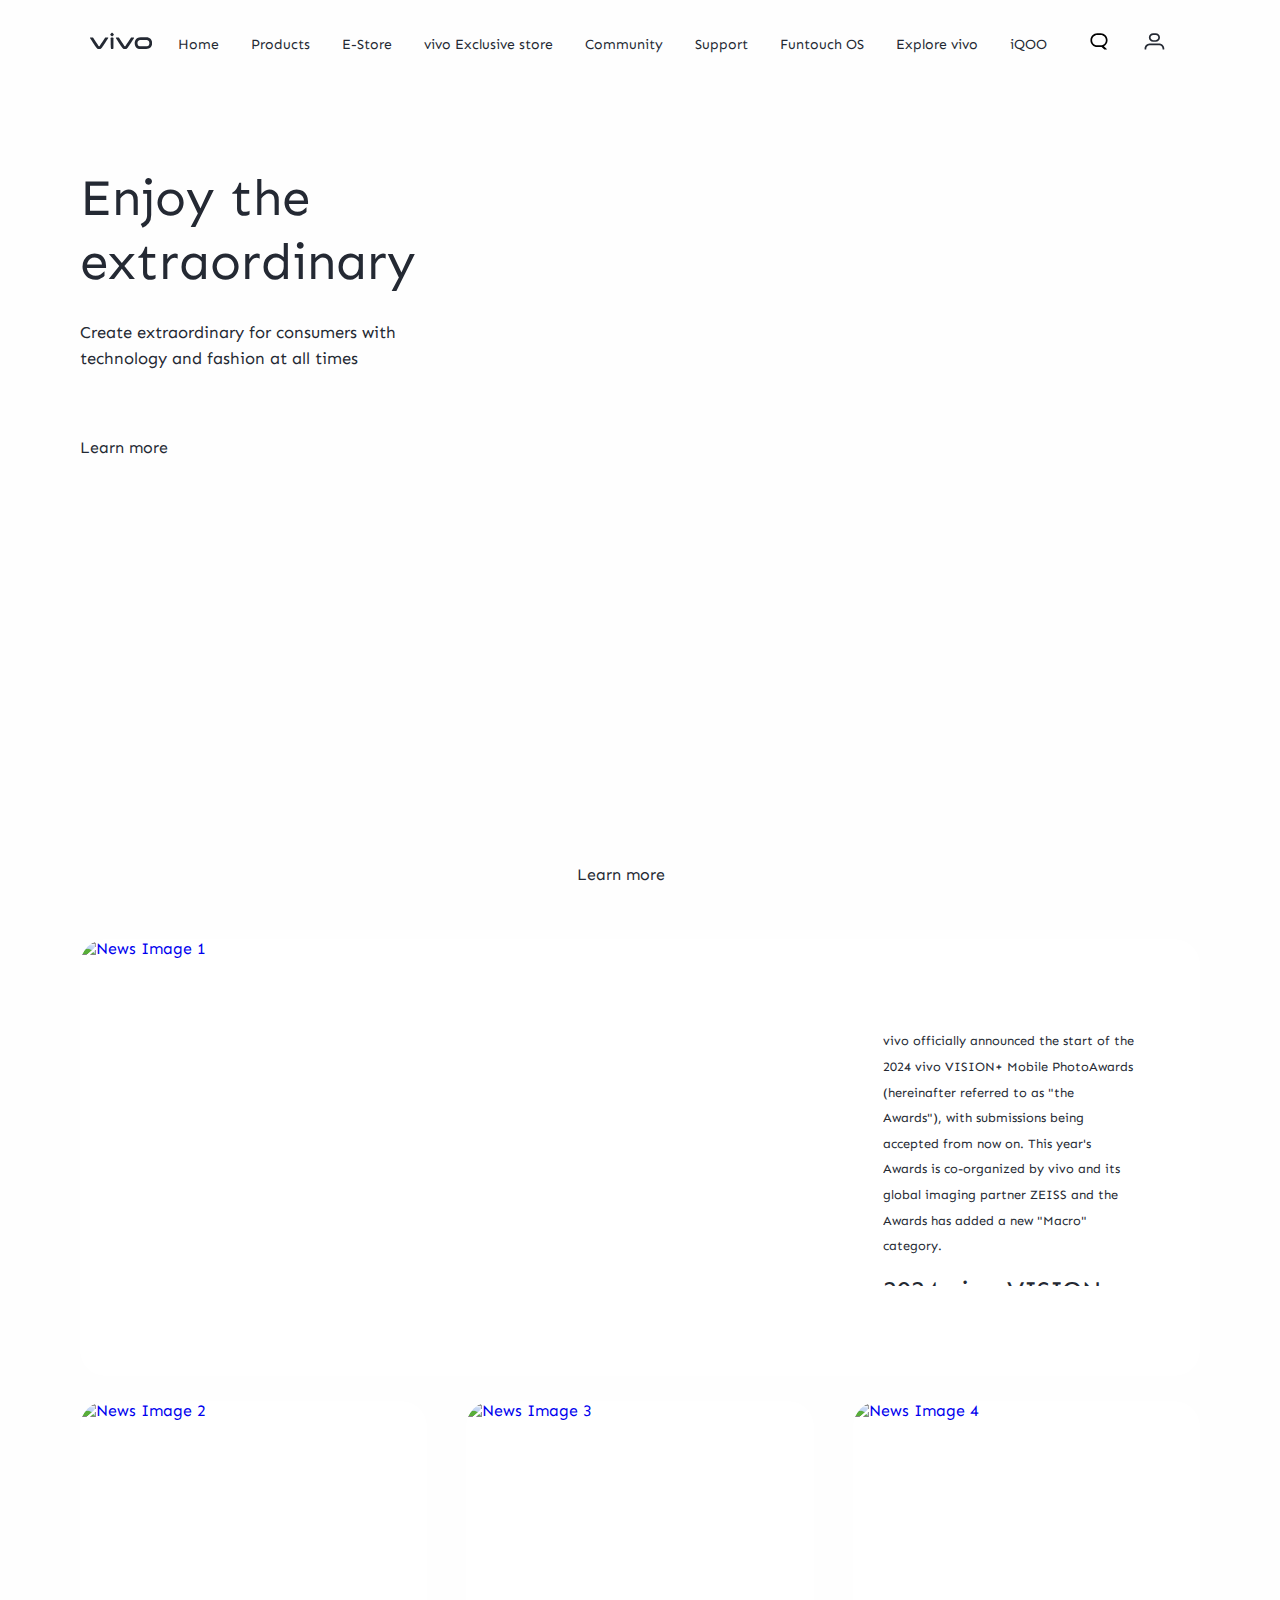
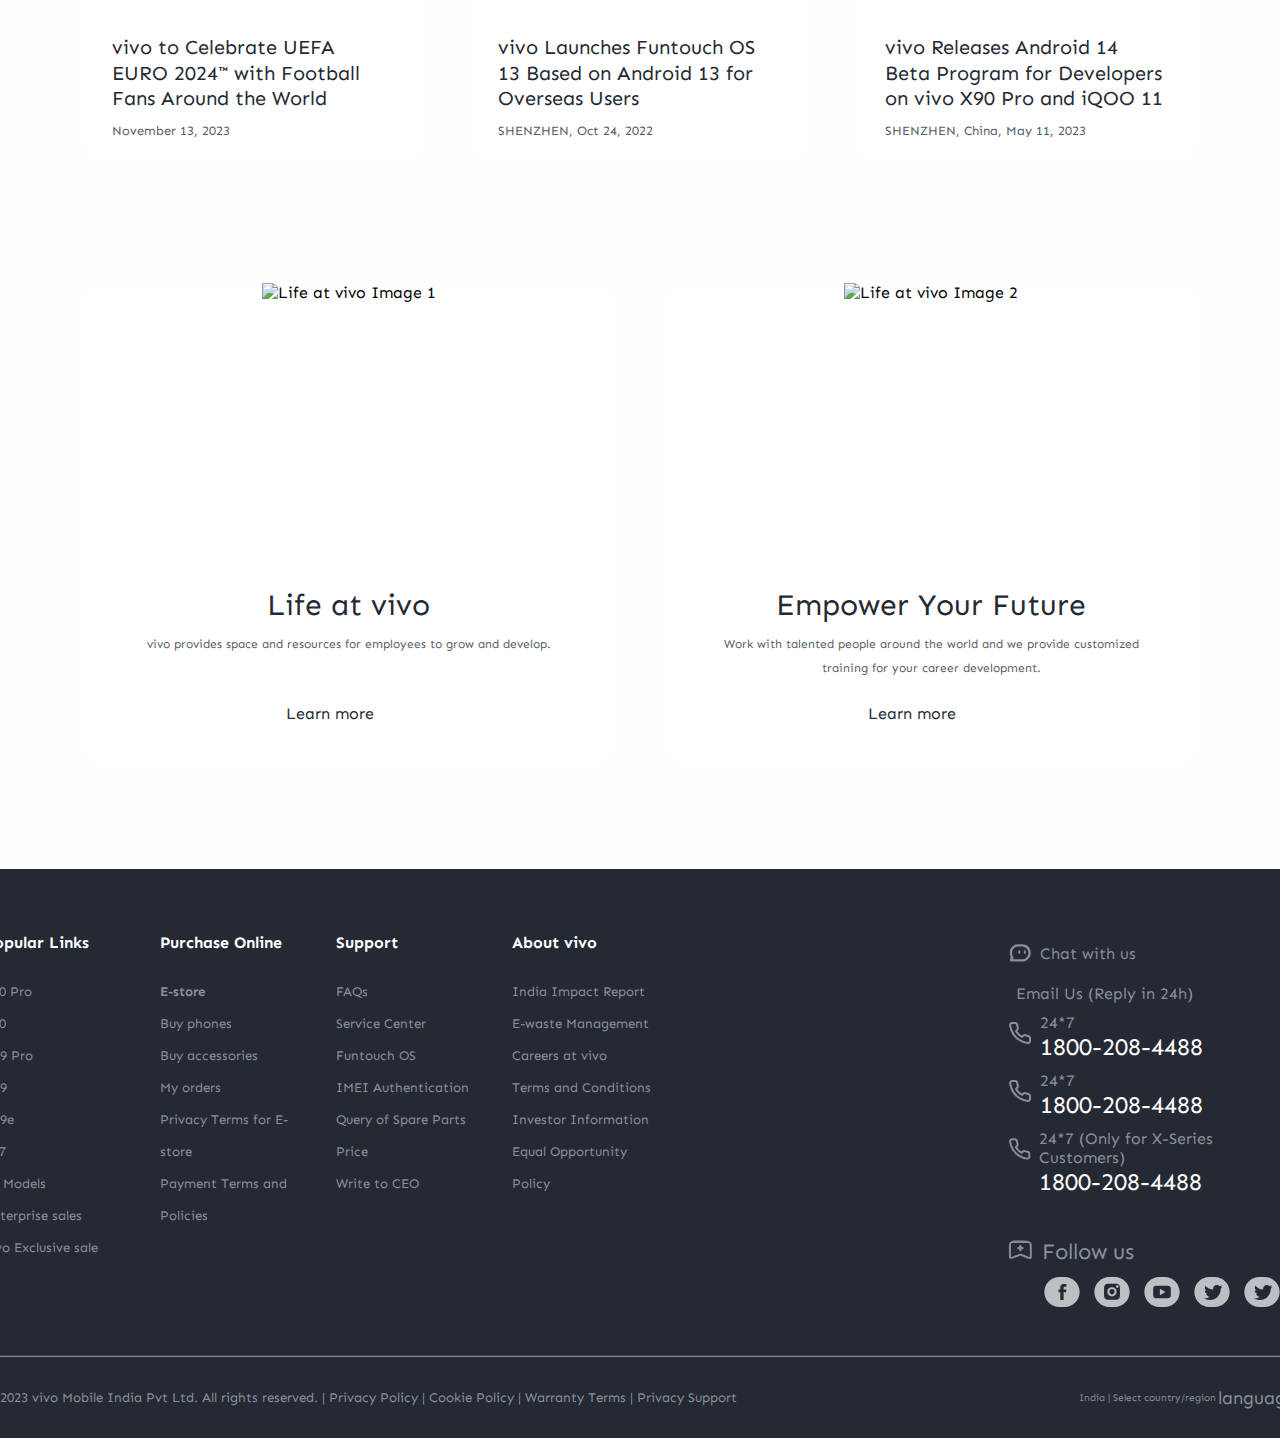
==== commit 34484476: "made final changes to all" ====
--- a/suvansh/index.html
+++ b/suvansh/index.html
@@ -11,6 +11,9 @@
   href="//asia-exstatic.vivoglobal.com/static/favicon-vivo_0549efd.ico"
   type="image/vnd.microsoft.icon"
 />
+<link rel="stylesheet" href="../01Muzammil/stylehome.css" />
+
+<script src="https://kit.fontawesome.com/25c81bc001.js" crossorigin="anonymous"></script>
 </head>
 
 <body>
@@ -54,18 +57,14 @@
     </div>
     <div class="sectionids">
       <ul class="sectionids-ul">
-        <li><a href="../index.html">Home</a></li>
-<<<<<<< HEAD
-        <li><a href="products.html">Products</a></li>
-=======
->>>>>>> 7c93c05c3db75f59382f20cd50e160024374c603
+        <li><a href="index.html">Home</a></li>
         <li><a href="../Abhijeet/vivoProduct.html">Products</a></li>
-        <li><a href="e-store.html">E-Store</a></li>
+        <li><a href="../Srijan/e-store.html">E-Store</a></li>
         <li><a href="../01Muzammil/vivo-exclusive-store/vivo-exclusive.html">vivo Exclusive store</a></li>
         <li><a href="community.html">Community</a></li>
         <li><a href="../krishna/support.html">Support</a></li>
         <li><a href="funtouch-os.html">Funtouch OS</a></li>
-        <li><a href="./index.html">Explore vivo</a></li>
+        <li><a href="../suvansh/index.html">Explore vivo</a></li>
         <li><a href="index.html">iQOO</a></li>
       </ul>
     </div>
@@ -108,11 +107,11 @@
         </li>
       </ul>
     </div>
+    <div class="bars-icons">
+      <i class="fa-solid fa-bars"></i>
+    </div>
   </nav>
-<<<<<<< HEAD
-=======
   <!-- nav-common-end -->
->>>>>>> 7c93c05c3db75f59382f20cd50e160024374c603
   <!-- Main content container with about class -->
   <div class="about content">
     <!-- Top Section -->
--- a/01Muzammil/stylehome.css
+++ b/01Muzammil/stylehome.css
@@ -0,0 +1,671 @@
+@import url('https://fonts.googleapis.com/css2?family=Sen&display=swap');
+
+:root {
+  --logo-initial-color: #242933;
+  --vivo-blue: #415fff;
+  --background-white:#FEFEFE;
+  --background-white-2:#F5F7FA;
+  --footer-bg:#242933;
+  --text-grey:#8A8F99;
+}
+* {
+  padding: 0;
+  margin: 0;
+  box-sizing: border-box;
+  font-family: 'Sen', sans-serif;
+  overflow-x: hidden;
+}
+body {
+  width: 100vw;
+  background-color: var(--background-white)
+}
+ul,
+li,
+a {
+  list-style: none;
+  text-decoration: none;
+}
+
+/* navbar-start */
+
+.navbar {
+  display: flex;
+  flex-direction: row;
+  width: 100%;
+  padding: 0 12%;
+  justify-content: space-between;
+  align-items: center;
+  background-color: var(--background-white);
+  height: 5.375rem;
+  position: fixed;
+  z-index: 10000;
+}
+
+/* logo */
+
+.logo-div{
+  width: 5.7%;
+}
+svg{
+  width: 100%;
+}
+.logo-div #common-path {
+  fill: var(--logo-initial-color);
+  transition: fill 0.4s ease-in; 
+}
+
+.logo-div:hover #common-path {
+  fill: var(--vivo-blue);
+}
+/* sectionids */
+
+.sectionids-ul {
+  display: flex;
+  flex-direction: row;
+  transition: color 0.4s;
+}
+.sectionids-ul li {
+  padding: 0 1.25vw;
+}
+.sectionids-ul li a {
+  font-size: 14px;
+  color: var(--logo-initial-color);
+  transition: color 0.2s ease 0s;
+}
+.sectionids-ul li a:hover {
+  color: var(--vivo-blue);
+}
+
+/* icons-nav */
+.icon-div ul{
+  display: flex;
+  flex-direction: row;
+}
+.icon-div ul li{
+  padding: 0 1.2vw;
+}
+.icon-div ul li svg {
+  width: 24px; 
+  transition: fill 0.3s; 
+}
+.icon-div ul li:hover #common-path {
+  fill: var(--vivo-blue);
+}
+.bars-icons{
+  visibility: hidden;
+}
+/* navbar-end */
+
+/* home-main-start */
+.home-main {
+  height: 95vh;
+  width: 100%;
+  background-image: url(./assets/home/home-main.jpg);
+  background-position: center;
+  background-size: cover;
+  background-repeat: no-repeat;
+  overflow-x: hidden;
+  margin-top: 2rem;
+  position: relative; 
+}
+
+.home-text {
+  position: absolute;
+  top: 50%; 
+  left: 10%; 
+  transform: translateY(-50%); 
+  z-index: 2;
+  margin-left: 2rem; 
+}
+.home-text svg {
+  width: 150px; 
+  height: auto; 
+}
+.home-text p {
+  margin: 1rem 0;
+  font-size:2rem;
+}
+
+.home-main-2 {
+  width: 100vw;
+  background-color: var(--background-white-2);
+  display: flex;
+  justify-content: center;
+  padding: 4rem 0;
+}
+
+.home-images {
+  width: 82rem;
+}
+
+.img-container {
+  position: relative;
+  height: 40rem;
+  overflow: hidden;
+  border-radius: 30px;
+  margin-bottom: 2rem;
+  z-index: 1;
+}
+
+.text-div-4{
+  position: absolute;
+  top: 50%;
+  left: 20%;
+  transform: translate(-50%, -50%);
+  text-align: left;
+  color: white; 
+}
+
+#first-text-4,
+#sec-text-4 {
+  margin-top:1rem;
+  font-size: 2rem; 
+}
+#first-text-40{
+  margin: 0;
+  letter-spacing: 4px;
+  font-size: 3rem; 
+  font-weight: bolder;
+}
+#untitle{
+  margin-left: 10rem;
+  color:white;
+}
+
+.img-container img:hover {
+  transform: scale(1.05);
+}
+
+.img-container img {
+  width: 100%;
+  height: 100%;
+  transition: transform 1s ease-in-out;
+}
+
+/* home-main-2-end */
+
+/* DISCOVER */
+
+/* Styling for div-container */
+.div-container {
+  width: 82rem;
+  display: flex;
+  flex-direction: row;
+  justify-content: space-between;
+  overflow: hidden;
+  margin-bottom: 2rem;
+}
+
+/* Styling for div-1 */
+.div-1 {
+  width: 26rem;
+  border-radius: 16px;
+  overflow: hidden;
+}
+.text-image-div {
+  height: 28rem;
+  width: 100%;
+  border-radius: 16px;
+  overflow: hidden;
+  margin-bottom: 2rem;
+}
+
+.text-image-div .image-2 {
+  width: 100%;
+  height: 20rem;
+  overflow: hidden;
+}
+
+.image-2 img {
+  width: 100%;
+  height: 100%;
+  transition: transform 0.5s ;
+}
+
+.image-2 img:hover {
+  transform: scale(1.05);
+  overflow: hidden; 
+}
+
+.text-div{
+  padding: 2rem;
+}
+#first-text{
+  font-size:larger;
+  color: black;
+}
+#sec-text{
+  font-size:22px;
+  font-weight: bold;
+  color: black;
+}
+#first-text-2{
+  font-size:larger;
+  color: white;
+}
+#sec-text-2{
+  font-size:22px;
+  font-weight: bold;
+  color: white;
+}
+/* Styling for div-2 */
+.div-2 {
+  position: relative; /* Add this line to establish a positioning context */
+  width: 26rem;
+  height: 39rem;
+  border-radius: 16px;
+  overflow: hidden;
+}
+
+.div-2 img {
+  width: 100%;
+  border-radius: 16px;
+  transition: transform 0.5s;
+}
+
+.div-2 img:hover {
+  transform: scale(1.02);
+}
+
+.text-upon-image {
+  position: absolute; /* Add this line to position the text absolutely within the .div-2 container */
+  bottom: 0; /* Adjust the positioning as needed */
+  left: 0; /* Adjust the positioning as needed */
+  width: 100%;
+  padding: 1rem;
+  box-sizing: border-box;
+  z-index: 1;
+  color: white; /* Add this line to set text color */
+}
+
+.text-upon-image #first-text,
+.text-upon-image #sec-text {
+  margin: 0;
+}
+
+/* Styling for div-3 */
+.div-3 {
+  width: 26rem;
+  border-radius: 16px;
+  overflow: hidden;
+}
+
+/* Styling for only-image */
+.only-image {
+  position: relative; 
+  width: 26rem;
+  border-radius: 16px;
+  overflow: hidden;
+  margin-bottom: 2rem;
+  height: 20rem;
+  z-index: 1;
+}
+
+.only-image img {
+  width: 100%;
+  height: 100%;
+  object-fit: cover;
+  border-radius: 16px;
+  transition: transform 1s;
+}
+
+.only-image img:hover {
+  transform: scale(1.05);
+  overflow: hidden;
+}
+
+.text-upon-image {
+  position: absolute; 
+  bottom: 2rem; 
+  left:2rem; 
+  width: 100%;
+  padding: 1rem;
+  box-sizing: border-box;
+  z-index: 9;
+}
+
+.text-upon-image #first-text,
+.text-upon-image #sec-text {
+  margin: 0;
+}
+
+/* Additional styling for the discover section */
+.home-discover {
+  display: flex;
+  flex-direction: column;
+  align-items: center;
+  background-color: var(--background-white-2);
+}
+
+.home-discover .div-h1 {
+  width: 82rem;
+  padding-top: 2rem;
+  padding-bottom: 1.5rem;
+  text-align: left;
+  font-size: 24px;
+}
+/* footer-start */
+footer{
+  background-color: var(--footer-bg);
+  display: flex;
+  flex-direction: column;
+  justify-content: center;
+  align-items: center;
+}
+.upper-text{
+  display: flex;
+  justify-content: space-between;
+  width: 82rem;
+}
+.left-container{
+  display: flex;
+  flex-direction: row;
+}
+.footer-attributes{
+  width: 9rem;
+  margin-right: 2rem;
+  padding: 4rem 0;
+}
+.footer-attributes h4{
+  color: white;
+  padding-bottom: 1.5rem;
+  font-weight: bold;
+}
+.footer-attributes a{
+  color:var(--text-grey);
+  transition: color .4s;
+  font-weight: normal;
+}
+.footer-attributes a:hover{
+  color:var(--vivo-blue);
+}
+.footer-attributes h5{
+  line-height: 2rem;
+}
+.right-container {
+  width: 18rem;
+  padding-top: 4rem ;
+}
+
+.right-upper-msg-box {
+  display: flex;
+  flex-direction: column;
+  text-align: left;
+}
+
+.msg-link {
+  display: flex;
+  align-items: center;
+  text-decoration: none; 
+  color: var(--text-grey);
+  height: 40px;
+  transition: color 0.3s ease;
+}
+.msg-link:hover{
+  color:var(--vivo-blue);
+}
+.msg-link:hover #common-path{
+  fill: var(--vivo-blue);
+}
+
+.msg-link svg {
+  height: 44%;
+  width: 24px;
+  margin-right: 8px;
+}
+.msg-link svg #common-path{
+  fill:var(--text-grey);
+  transition: color 0.3s ease;
+}
+
+.msg-link i {
+  margin-right: 8px; 
+  font-size: 20px;
+}
+.footer-msg-box {
+  display: flex;
+  align-items: flex-start;
+  text-decoration: none;
+  color: var(--text-grey);
+  margin-bottom: 10px;
+}
+
+.footer-msg-box svg {
+  height: 40px;
+  width: 24px;
+  margin-right: 8px; 
+}
+
+.footer-msg-box p {
+  margin: 0;
+  display: flex;
+  flex-direction: column;
+}
+
+.footer-msg-title {
+  font-weight: normal; 
+}
+
+.footer-msg-tel {
+  font-size: 24px; 
+  color: white;
+}
+
+.icons-holder {
+  display: flex;
+  margin-top: 2rem;
+}
+
+.icons-holder svg {
+  width: 24px;
+  margin-right: 10px;
+}
+
+.social-icons-container {
+  display: flex;
+  flex-direction: column;
+}
+.social-icons-container p{
+  font-size: 22px;
+  color: var(--text-grey);
+}
+.social-icons {
+  display: flex;
+  flex-direction: row;
+}
+
+.social-icons svg {
+  margin-top: 12px;
+  width: 40px;
+  height: 30px;
+  margin-bottom: 3rem;
+}
+.social-icons svg:hover .blue-hover {
+  fill: var(--vivo-blue); 
+}
+
+.social-icons svg:hover .white-hover  {
+  fill: white;  
+}
+footer hr{
+  width: 82rem;
+  border-color:var(--text-grey);
+}
+.bottom-text {
+  display: flex;
+  justify-content: space-between;
+  width: 82rem;
+}
+
+.bottom-text-1 {
+  text-align: right;
+  color: var(--text-grey);
+  font-size: smaller;
+  padding: 2rem 0;
+}
+
+.bottom-text-2 {
+  text-align: left;
+  color: var(--text-grey);
+  display: flex;
+  align-items: center;
+}
+.bottom-text-2 #p1{
+  font-size: x-small;
+  padding: 2px;
+}
+.bottom-text-2 span{
+  font-size: 18px;
+  overflow-y: hidden;
+}
+
+#not-for-d{
+  visibility: hidden;
+}
+
+/* footer-end */
+@media (min-width: 1024px) and (max-width: 1440px) {
+  .navbar {
+    padding: 0 7%;
+  }
+}
+@media (max-width: 1024px){
+  .navbar {
+    flex-direction: row;
+    align-items: center;
+    justify-content: space-between;
+    padding: 0 3%;
+  }
+  .bars-icons{
+    visibility: visible;
+    order: 0;
+    padding-right: 7%;
+  }
+  
+  .logo-div {
+    order: 1;
+    width: 30%;
+  }
+  
+  .icon-div {
+    order: 3;
+  }
+  
+  .sectionids {
+    display: none;
+  }
+
+  .home-main {
+    width: 100vw;
+    height: 120vh;
+    background-image: 100%;
+    background-image: url(./assets/home/home\ 2\ for\ mobile.jpg);
+}
+
+.home-text {
+    top: 17%;
+    left: 20%;
+    text-align: center;
+}
+
+  .home-main-2 {
+    padding: 4% 3%;
+  }
+  
+  .home-images {
+    width: 82rem;
+  }
+  
+  .img-container {
+    height: 45rem;
+  }
+  
+  .text-div-4{
+    top: 50%;
+    left: 20%;
+  }
+  
+  .home-images {
+    width: 82rem;
+    
+  }
+  
+  .img-container {
+    height: 45rem;
+  }
+  
+  .text-div-4{
+    left: 26%;
+  }
+  
+  #first-text-4,
+  #sec-text-4 {
+    margin-top:0.5rem;
+    font-size: 1.7rem; 
+  }
+  #first-text-40{
+    font-size: 2.5rem; 
+  }
+  .div-container {
+    width: 100%;
+    flex-wrap: wrap;
+  }
+  .home-discover {
+   align-items:flex-start;
+   padding-left: 15%;
+   padding-right: 15%;
+}
+.div-1,
+.div-2,
+.div-3,
+.only-image {
+  width: 100%;
+  margin-bottom: 2rem;
+}
+
+.upper-text {
+  flex-direction: column;
+  margin-left: 2rem;
+  margin-top: 0;
+}
+.left-container {
+  flex-direction: column;
+  margin-left: 2rem;
+  margin-bottom: 0;
+}
+.footer-attributes h5 {
+  visibility: hidden;
+  height: 0;
+}
+.footer-attributes{
+  margin-top: 1rem;
+  padding: 1rem 0;
+  width:45%;
+}
+.footer-attributes h4 {
+  font-weight: 100;
+}
+#not-for-d{
+  visibility: visible;
+  width: 100%;
+}
+.right-container {
+  padding-top: 0;
+}
+.bottom-text {
+  display: flex;
+  flex-direction: column;
+  width: 80%;
+  margin: 1rem;
+}
+.bottom-text-1 {
+  text-align: left;
+}
+.bottom-text-2 {
+  text-align: left;
+}
+footer{
+  display: block;
+  text-align: left;
+}
+}